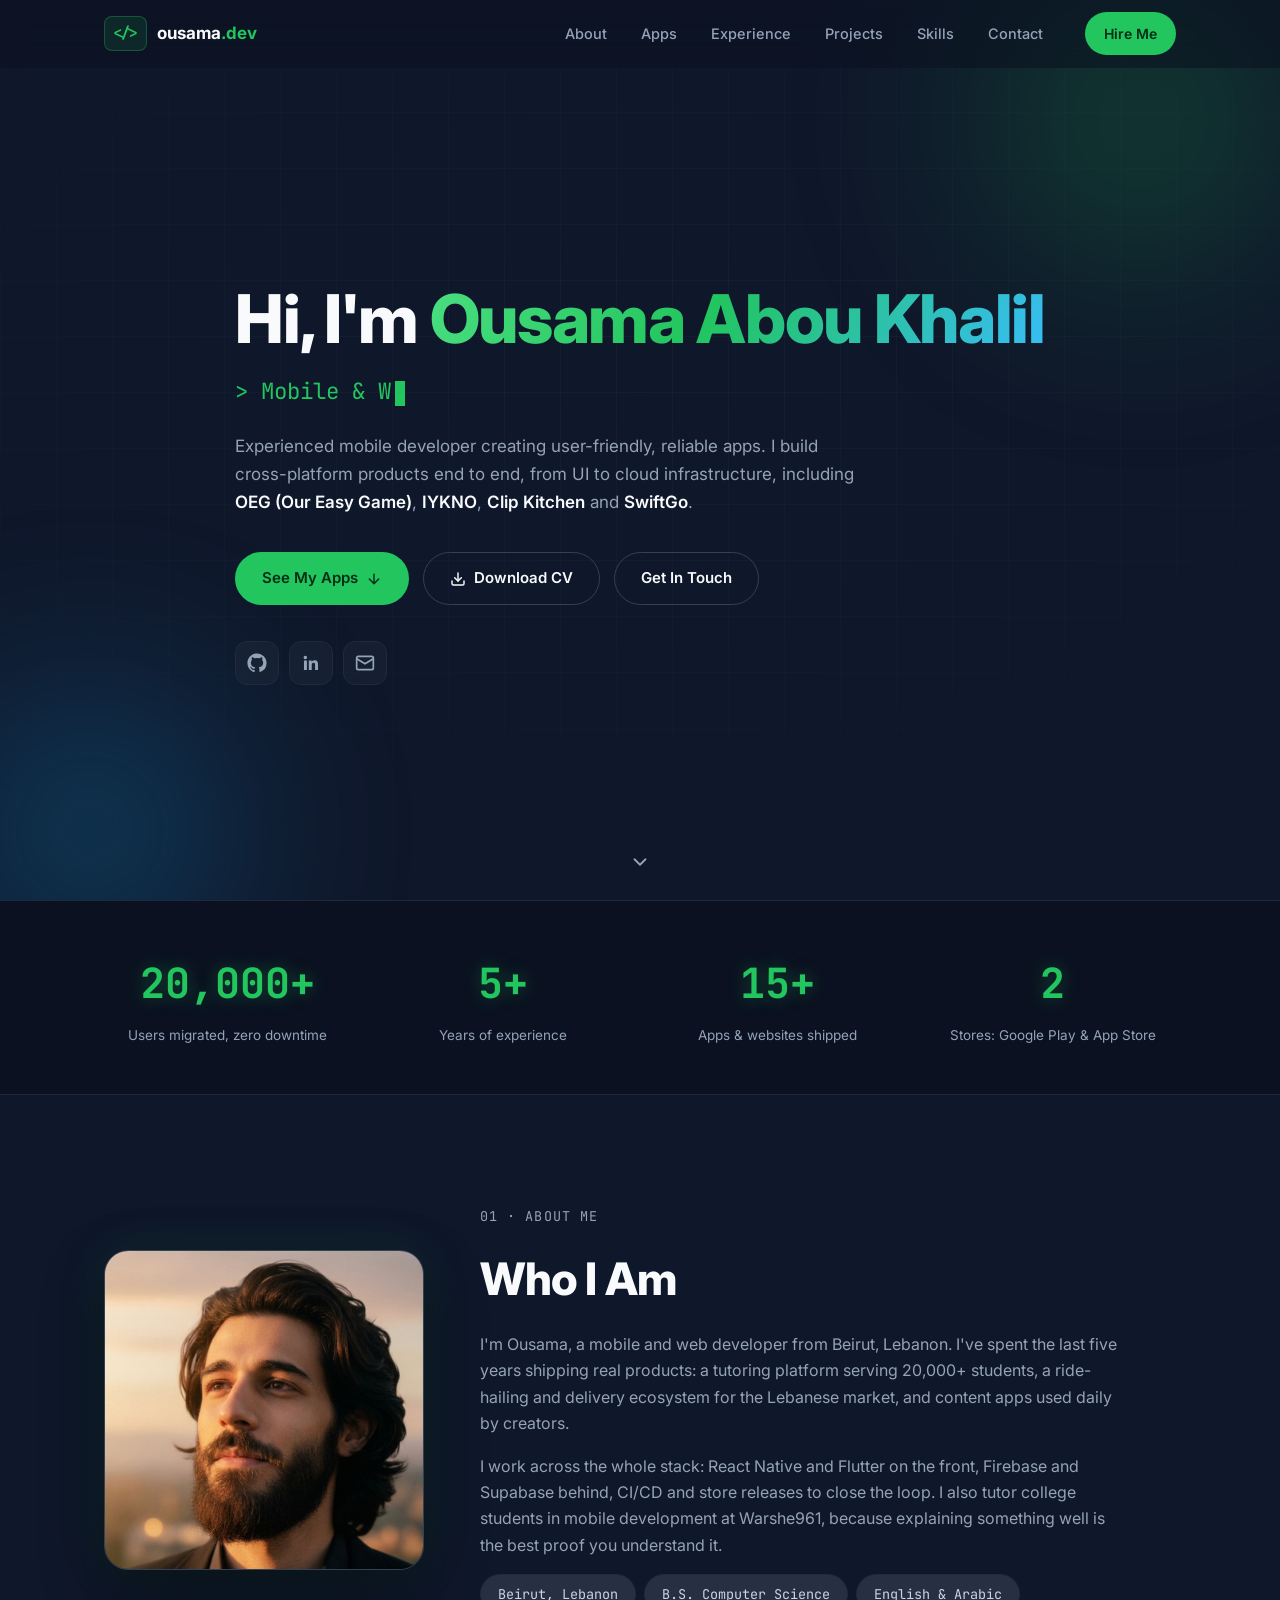
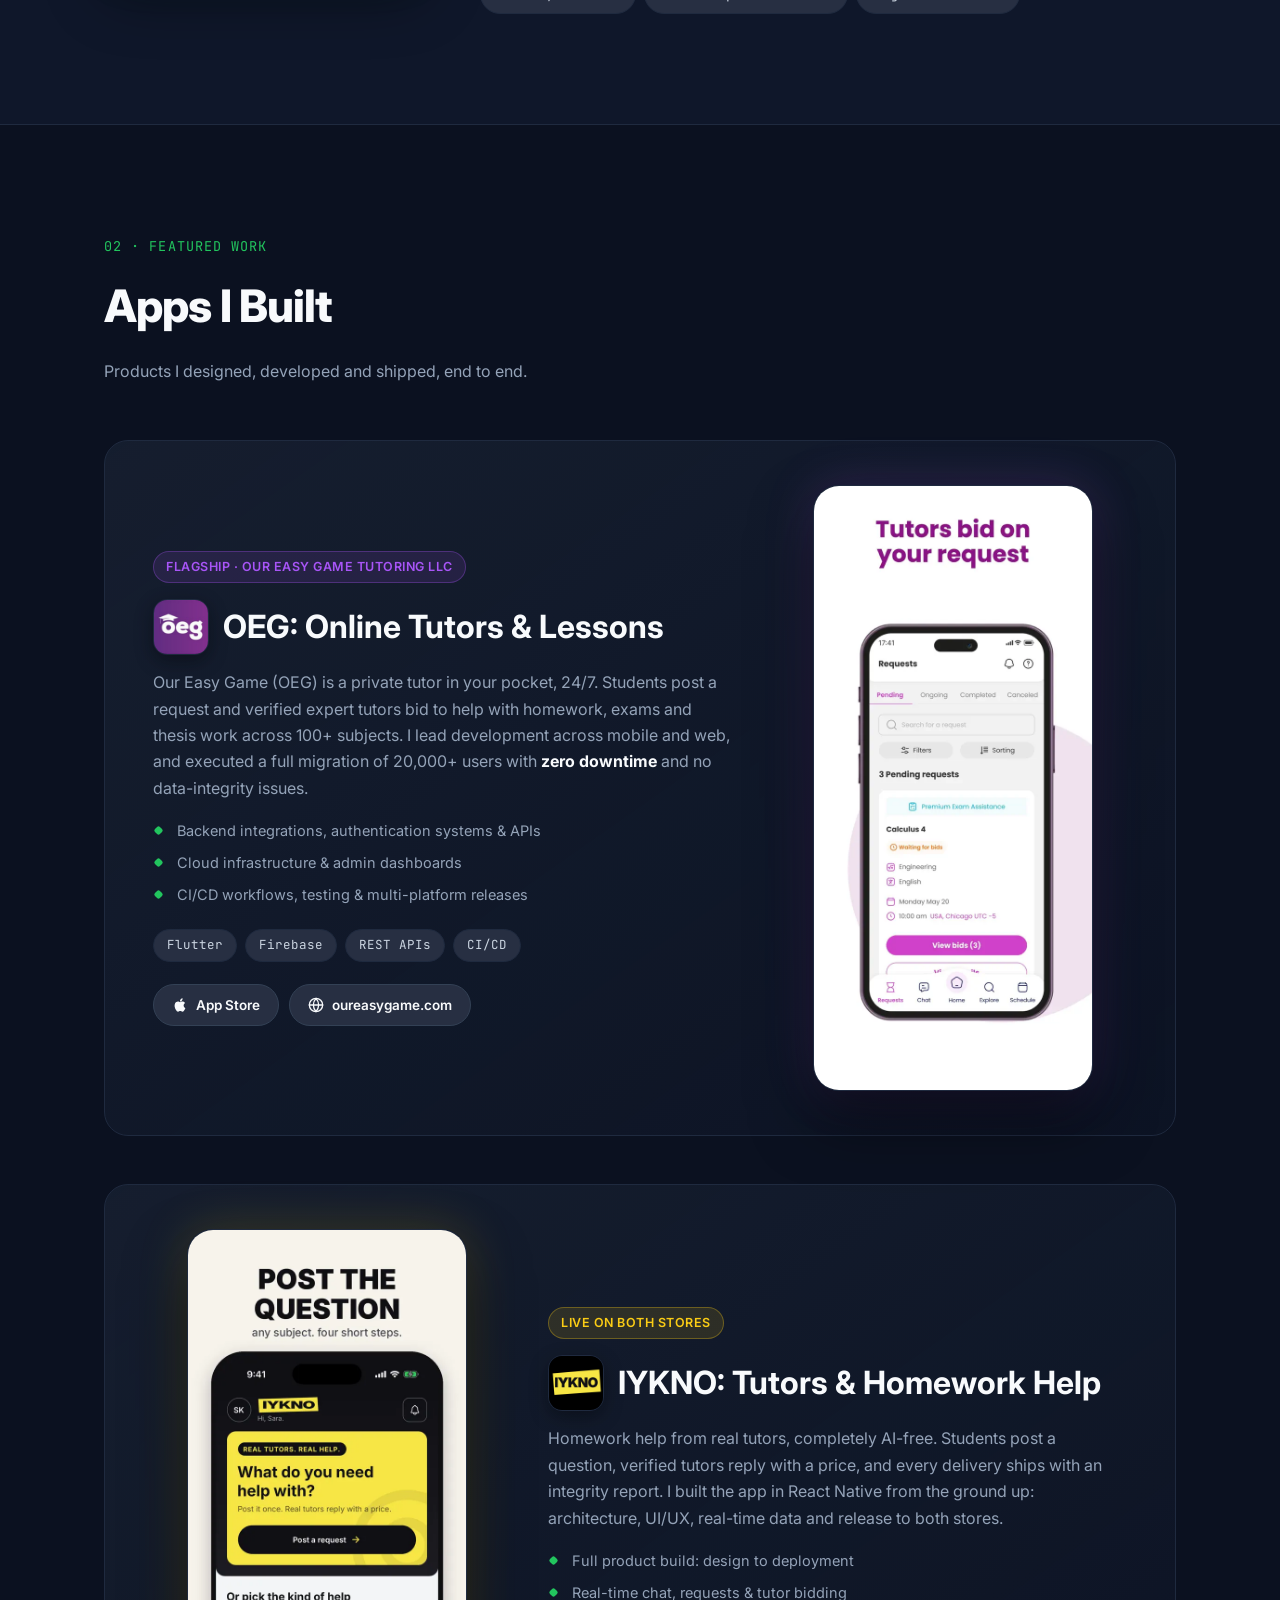
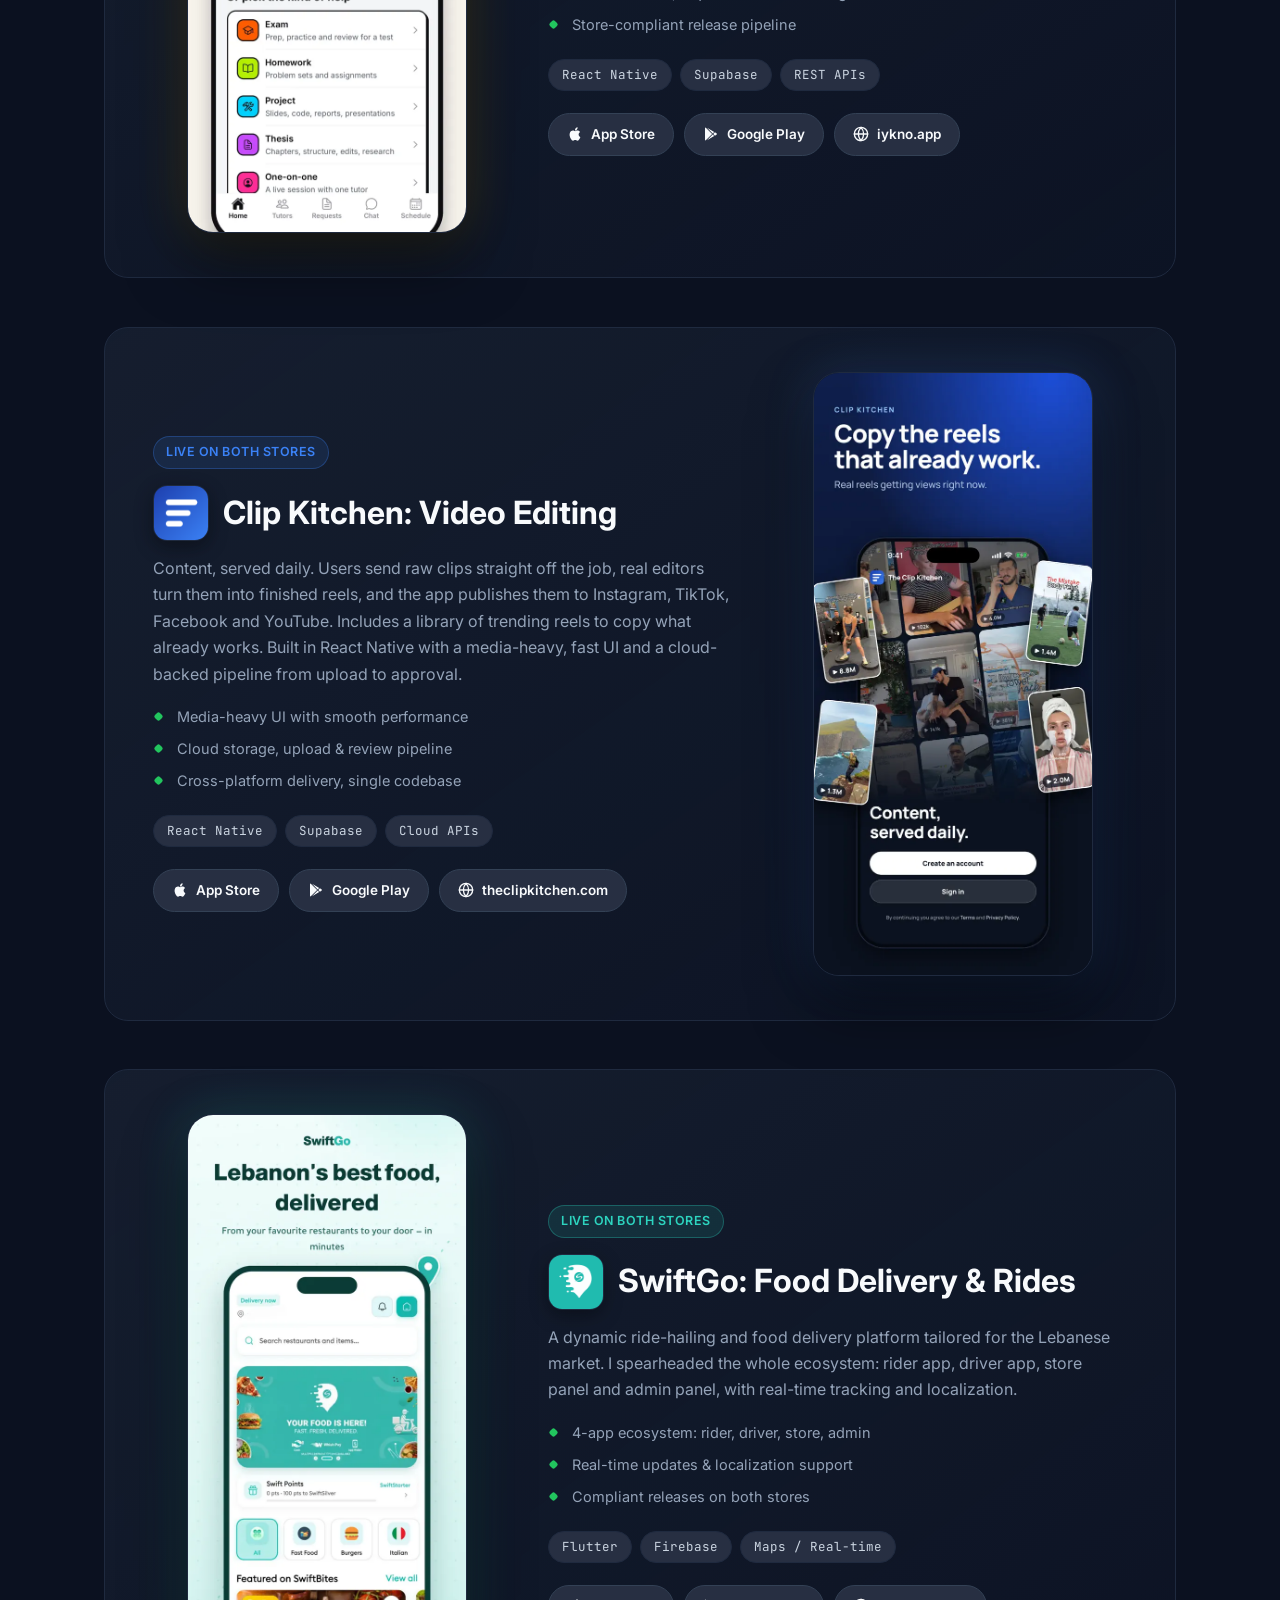
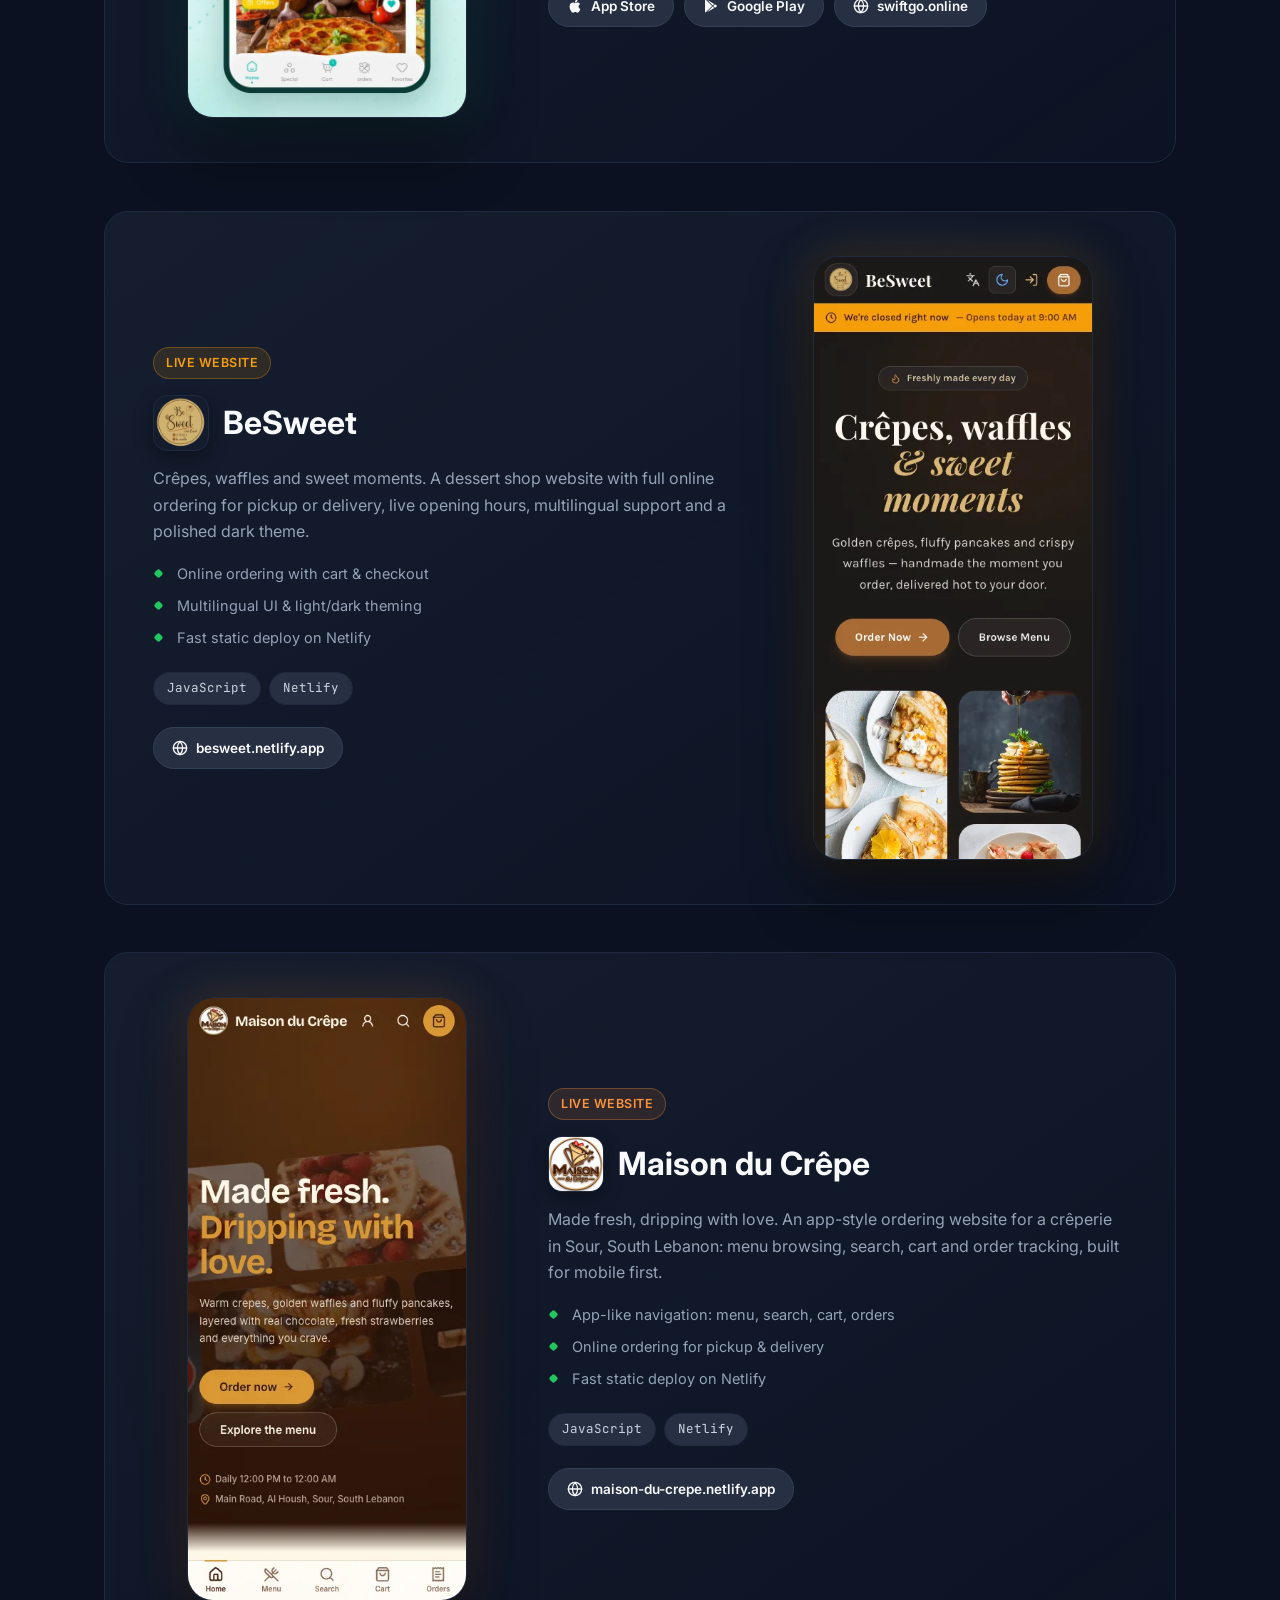
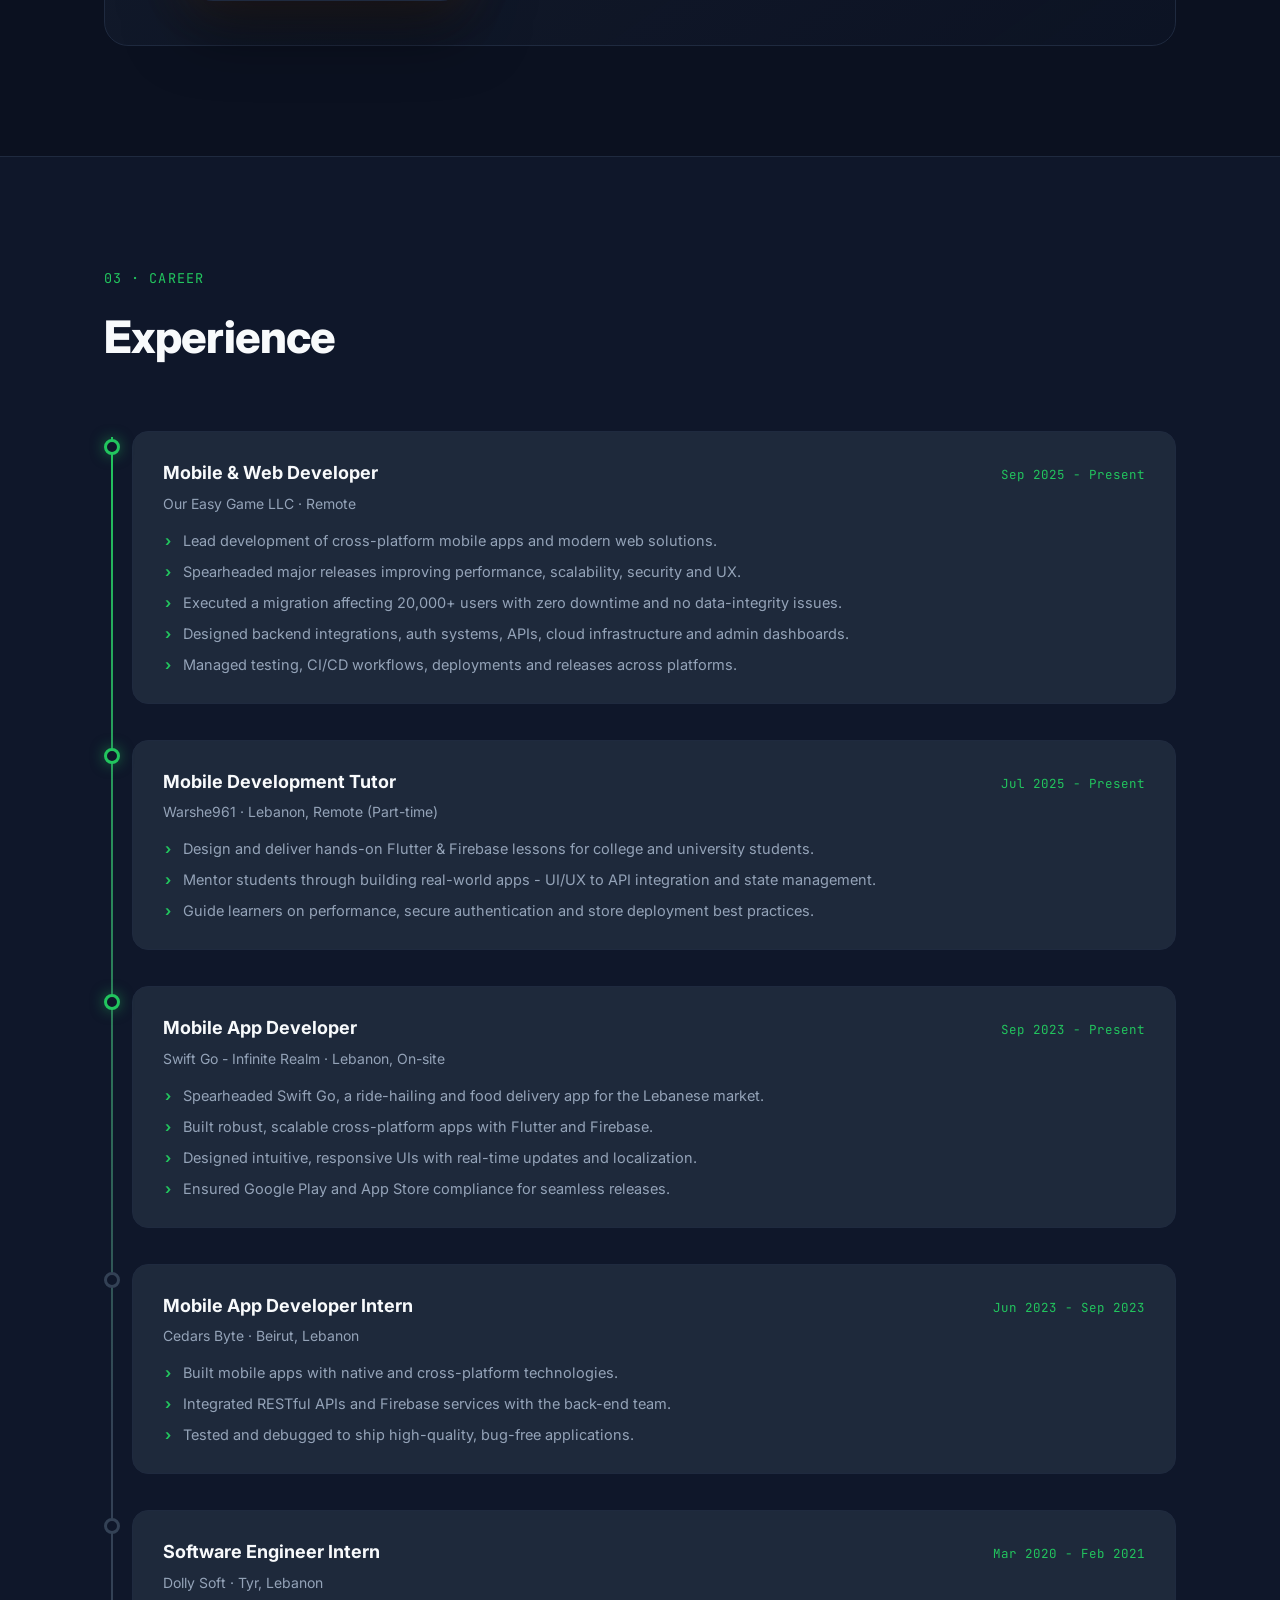
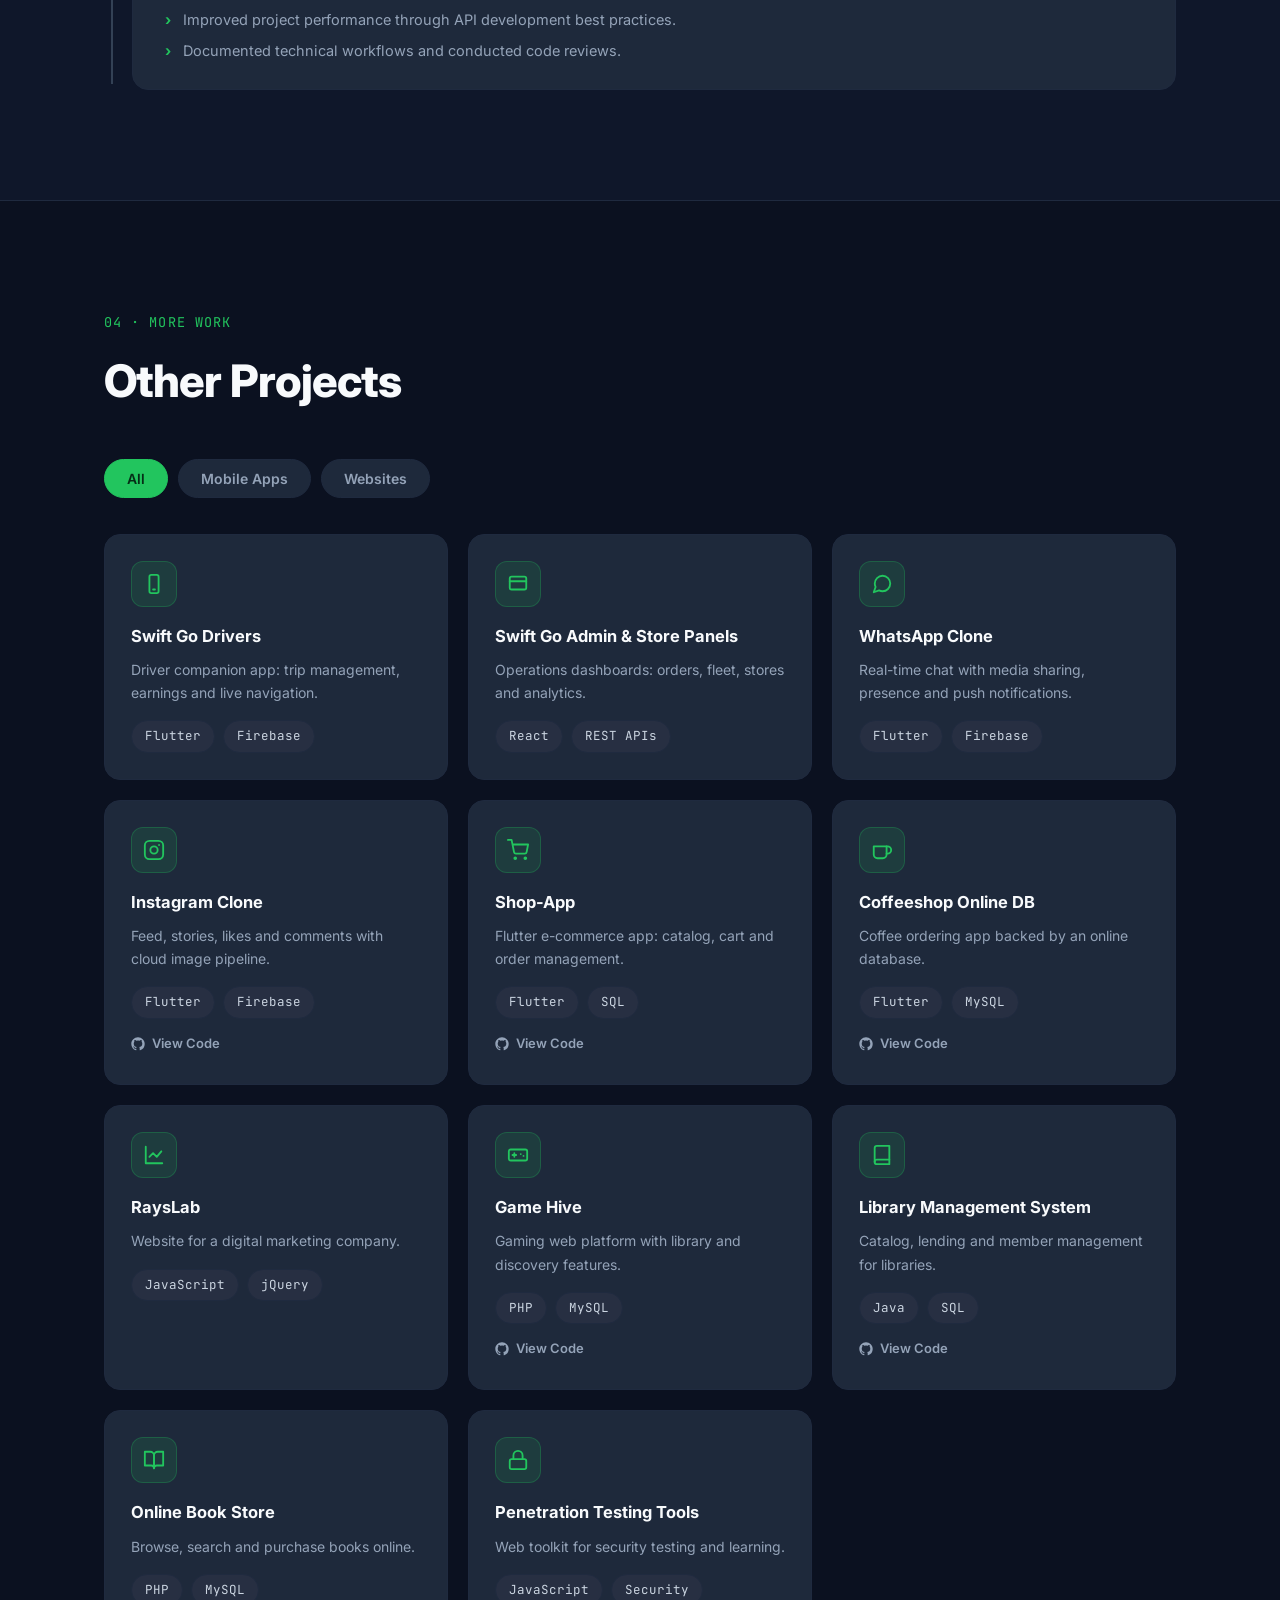
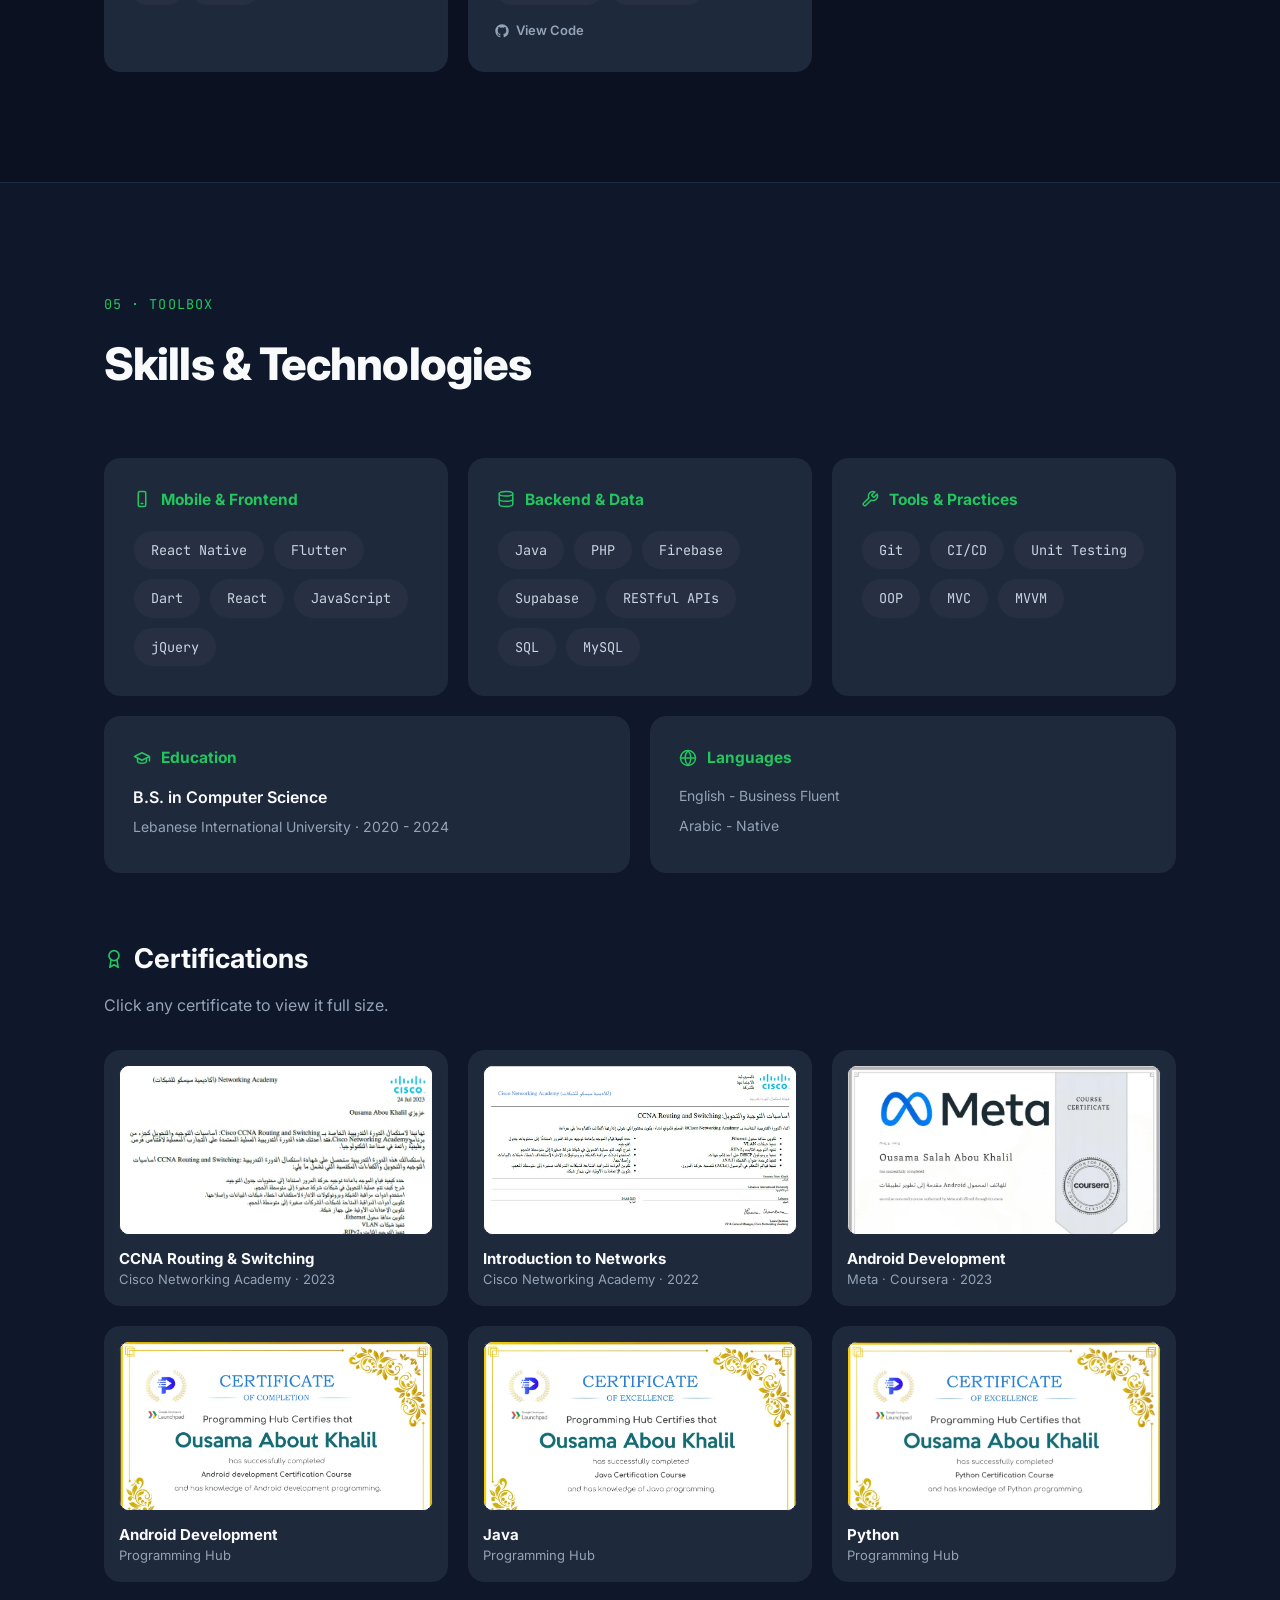
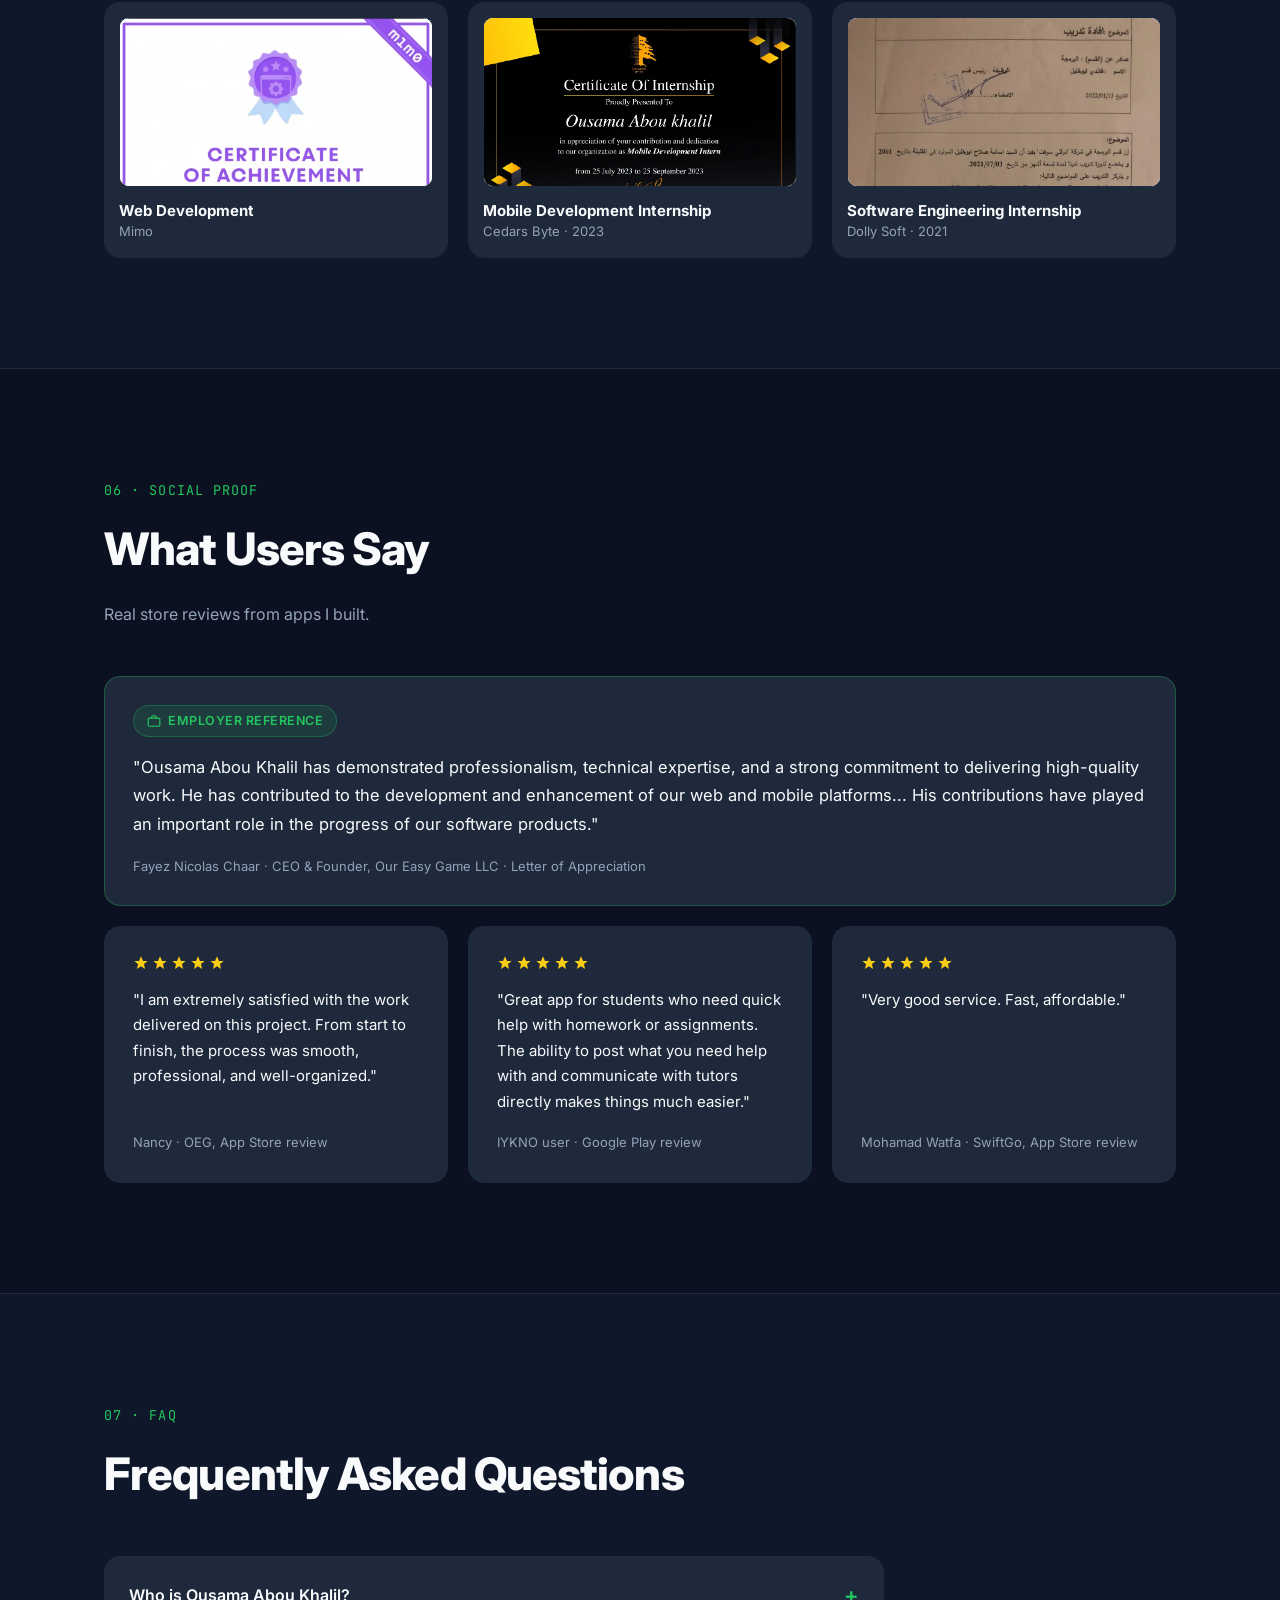
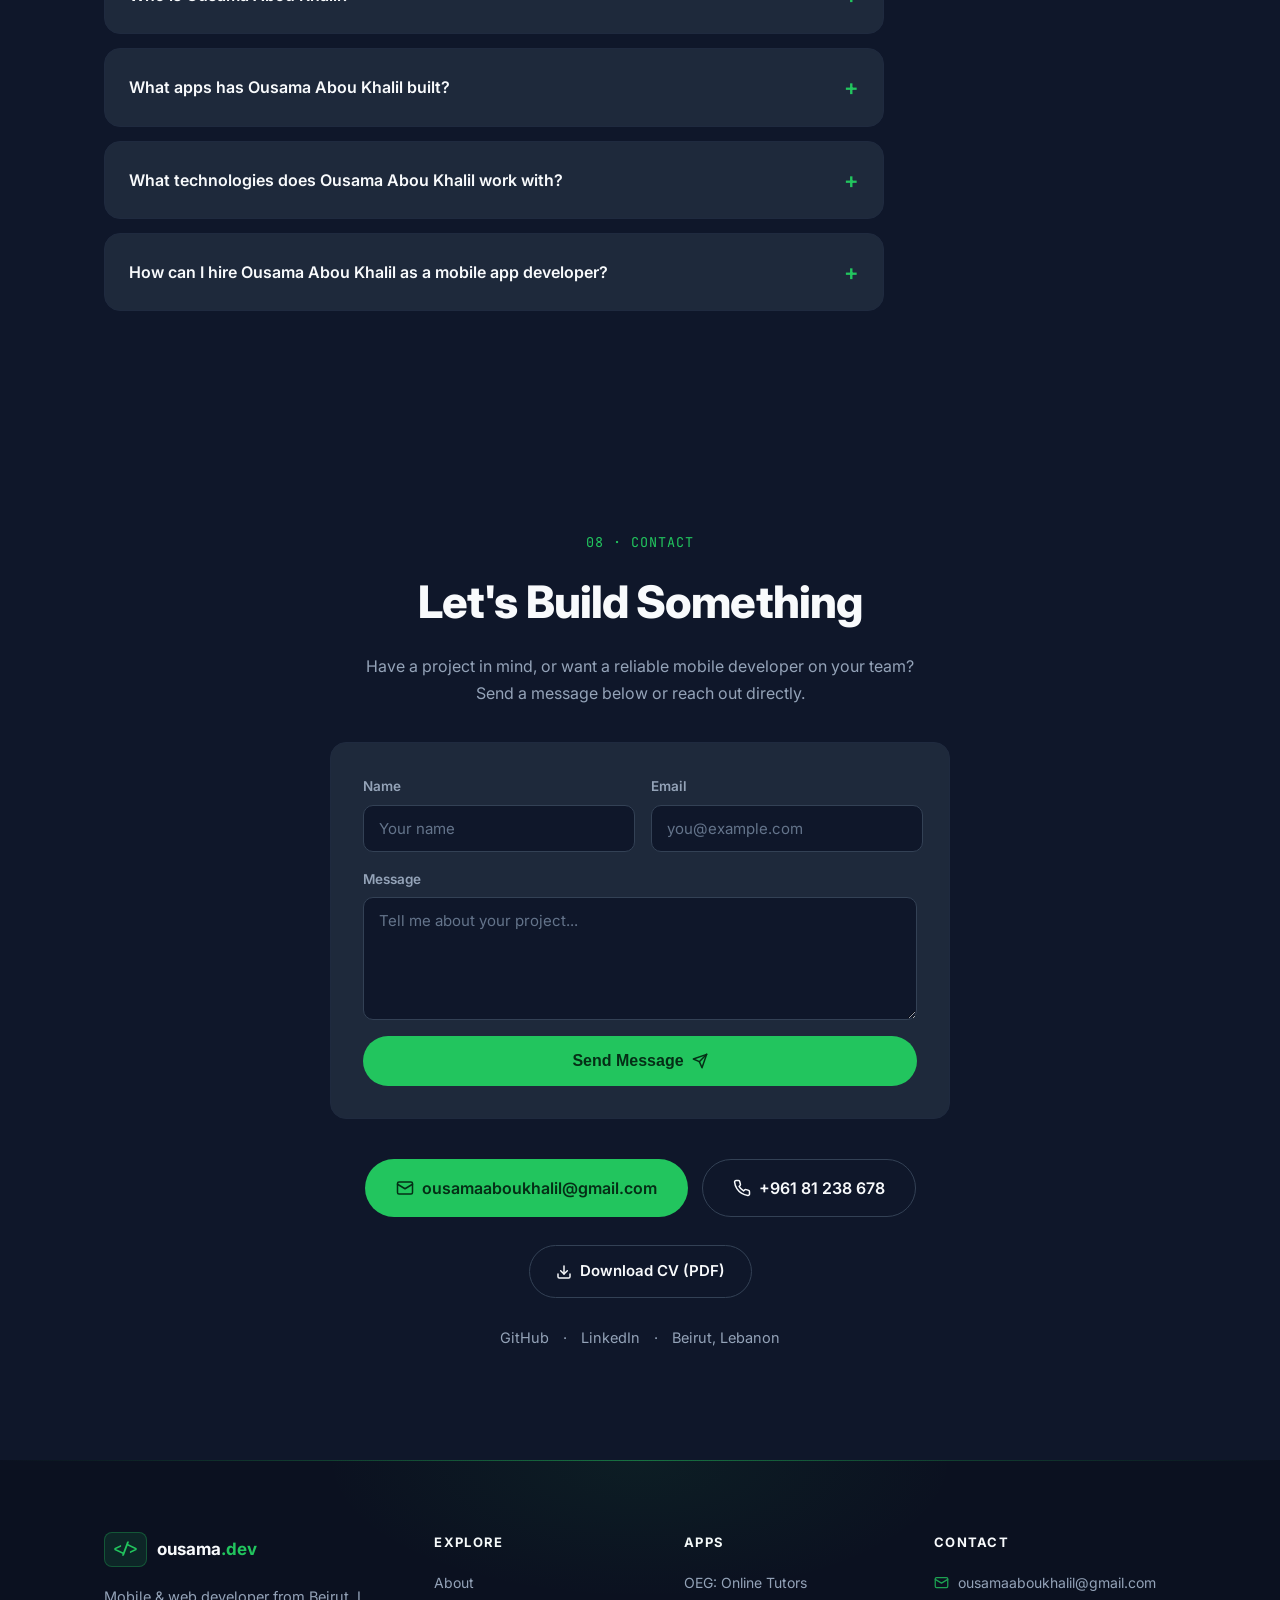
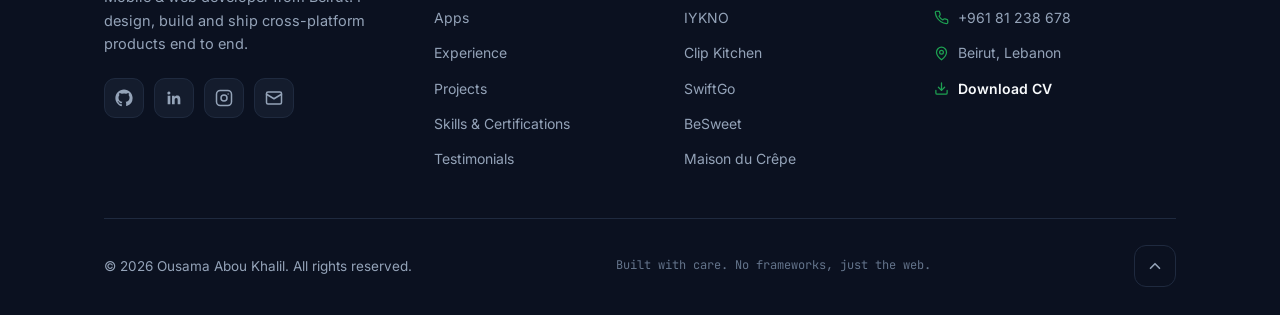
==== index.html @ 469c194e "Portfolio at domain root: SEO + AI discoverability (llms.txt, robots, sitemap, schema, FAQ) Co-Autho" ====
<!DOCTYPE html>
<html lang="en">
<head>
  <meta charset="UTF-8" />
  <meta name="viewport" content="width=device-width, initial-scale=1.0" />
  <meta name="description" content="Ousama Abou Khalil is a mobile and web developer in Beirut, Lebanon. Builder of OEG, IYKNO, Clip Kitchen and SwiftGo, serving 20,000+ users. React Native, Flutter, Firebase, Supabase." />
  <meta name="author" content="Ousama Abou Khalil" />
  <title>Ousama Abou Khalil | Mobile & Web Developer in Beirut, Lebanon</title>

  <link rel="canonical" href="https://ousamaaboukhalil.github.io/" />
  <link rel="icon" type="image/svg+xml" href="assets/favicon.svg" />
  <link rel="apple-touch-icon" href="assets/apple-touch-icon.png" />

  <!-- Open Graph -->
  <meta property="og:type" content="website" />
  <meta property="og:title" content="Ousama Abou Khalil | Mobile & Web Developer" />
  <meta property="og:description" content="Builder of OEG, IYKNO, Clip Kitchen and SwiftGo. React Native, Flutter, Firebase, Supabase." />
  <meta property="og:url" content="https://ousamaaboukhalil.github.io/" />
  <meta property="og:image" content="https://ousamaaboukhalil.github.io/assets/og.png" />
  <meta property="og:image:width" content="1200" />
  <meta property="og:image:height" content="630" />

  <!-- Twitter -->
  <meta name="twitter:card" content="summary_large_image" />
  <meta name="twitter:title" content="Ousama Abou Khalil | Mobile & Web Developer" />
  <meta name="twitter:description" content="Builder of OEG, IYKNO, Clip Kitchen and SwiftGo. React Native, Flutter, Firebase, Supabase." />
  <meta name="twitter:image" content="https://ousamaaboukhalil.github.io/assets/og.png" />

  <script type="application/ld+json">
  {
    "@context": "https://schema.org",
    "@graph": [
      {
        "@type": "Person",
        "@id": "https://ousamaaboukhalil.github.io/#person",
        "name": "Ousama Abou Khalil",
        "alternateName": "Osama Abou Khalil",
        "jobTitle": "Mobile & Web Developer",
        "description": "Mobile and web developer in Beirut, Lebanon specializing in React Native, Flutter, Firebase and Supabase. Builder of OEG, IYKNO, Clip Kitchen and SwiftGo, serving 20,000+ users.",
        "email": "mailto:ousamaaboukhalil@gmail.com",
        "telephone": "+96181238678",
        "url": "https://ousamaaboukhalil.github.io/",
        "image": "https://ousamaaboukhalil.github.io/assets/ousama.jpg",
        "address": { "@type": "PostalAddress", "addressLocality": "Beirut", "addressCountry": "LB" },
        "alumniOf": { "@type": "CollegeOrUniversity", "name": "Lebanese International University" },
        "worksFor": { "@type": "Organization", "name": "Our Easy Game LLC" },
        "knowsAbout": ["React Native", "Flutter", "Dart", "Firebase", "Supabase", "React", "JavaScript", "Java", "PHP", "MySQL", "REST APIs", "CI/CD", "mobile app development", "cross-platform development"],
        "knowsLanguage": ["en", "ar"],
        "sameAs": [
          "https://github.com/OusamaAbouKhalil",
          "https://www.linkedin.com/in/ousama-abou-khalil",
          "https://www.instagram.com/the_ousama"
        ]
      },
      {
        "@type": "WebSite",
        "@id": "https://ousamaaboukhalil.github.io/#website",
        "url": "https://ousamaaboukhalil.github.io/",
        "name": "Ousama Abou Khalil | Mobile & Web Developer",
        "description": "Portfolio of Ousama Abou Khalil, mobile and web developer in Beirut, Lebanon.",
        "author": { "@id": "https://ousamaaboukhalil.github.io/#person" },
        "inLanguage": "en"
      },
      {
        "@type": "ProfilePage",
        "@id": "https://ousamaaboukhalil.github.io/#profile",
        "url": "https://ousamaaboukhalil.github.io/",
        "mainEntity": { "@id": "https://ousamaaboukhalil.github.io/#person" },
        "dateModified": "2026-10-17"
      },
      {
        "@type": "ItemList",
        "name": "Apps built by Ousama Abou Khalil",
        "itemListElement": [
          {
            "@type": "SoftwareApplication",
            "position": 1,
            "name": "OEG: Online Tutors & Lessons",
            "operatingSystem": "iOS, Android",
            "applicationCategory": "EducationApplication",
            "url": "https://apps.apple.com/us/app/oeg-online-tutors-lessons/id6444192194",
            "author": { "@id": "https://ousamaaboukhalil.github.io/#person" },
            "description": "Online tutoring platform with 24/7 homework and exam help across 100+ subjects, serving 20,000+ users."
          },
          {
            "@type": "SoftwareApplication",
            "position": 2,
            "name": "IYKNO: Tutors & Homework Help",
            "operatingSystem": "iOS, Android",
            "applicationCategory": "EducationApplication",
            "url": "https://apps.apple.com/us/app/iykno-tutors-homework-help/id6791797037",
            "author": { "@id": "https://ousamaaboukhalil.github.io/#person" },
            "description": "AI-free tutoring marketplace built in React Native where verified tutors bid on student requests."
          },
          {
            "@type": "SoftwareApplication",
            "position": 3,
            "name": "Clip Kitchen: Video Editing",
            "operatingSystem": "iOS, Android",
            "applicationCategory": "MultimediaApplication",
            "url": "https://apps.apple.com/us/app/clip-kitchen-video-editing/id6796904408",
            "author": { "@id": "https://ousamaaboukhalil.github.io/#person" },
            "description": "Short-form video app built in React Native: raw clips in, edited reels out, published to Instagram, TikTok, Facebook and YouTube."
          },
          {
            "@type": "SoftwareApplication",
            "position": 4,
            "name": "SwiftGo: Food Delivery & Rides",
            "operatingSystem": "iOS, Android",
            "applicationCategory": "TravelApplication",
            "url": "https://apps.apple.com/us/app/swift-go/id6698877609",
            "author": { "@id": "https://ousamaaboukhalil.github.io/#person" },
            "description": "Ride-hailing and food delivery platform for Lebanon built in Flutter: rider, driver, store and admin apps."
          }
        ]
      },
      {
        "@type": "FAQPage",
        "mainEntity": [
          {
            "@type": "Question",
            "name": "Who is Ousama Abou Khalil?",
            "acceptedAnswer": {
              "@type": "Answer",
              "text": "Ousama Abou Khalil is a mobile and web developer based in Beirut, Lebanon. He builds cross-platform apps in React Native and Flutter, and has shipped OEG, IYKNO, Clip Kitchen and SwiftGo to the App Store and Google Play, serving more than 20,000 users."
            }
          },
          {
            "@type": "Question",
            "name": "What apps has Ousama Abou Khalil built?",
            "acceptedAnswer": {
              "@type": "Answer",
              "text": "He built OEG (online tutoring, 20,000+ users), IYKNO (tutor marketplace in React Native), Clip Kitchen (short-form video editing app), SwiftGo (ride-hailing and food delivery for Lebanon), and ordering websites BeSweet and Maison du Crepe."
            }
          },
          {
            "@type": "Question",
            "name": "What technologies does Ousama Abou Khalil work with?",
            "acceptedAnswer": {
              "@type": "Answer",
              "text": "React Native, Flutter, Dart, React and JavaScript on the front end; Firebase, Supabase, Java, PHP, MySQL and REST APIs on the back end; Git, unit testing and CI/CD pipelines for delivery to Google Play and the App Store."
            }
          },
          {
            "@type": "Question",
            "name": "How can I hire Ousama Abou Khalil as a mobile app developer?",
            "acceptedAnswer": {
              "@type": "Answer",
              "text": "Email ousamaaboukhalil@gmail.com or call +961 81 238 678. He is available for freelance and full-time mobile and web development work, remote or in Lebanon. His CV and full portfolio are at ousamaaboukhalil.github.io."
            }
          }
        ]
      }
    ]
  }
  </script>

  <!-- Analytics: create a GA4 property, replace G-XXXXXXXXXX below, then uncomment.
  <script async src="https://www.googletagmanager.com/gtag/js?id=G-XXXXXXXXXX"></script>
  <script>
    window.dataLayer = window.dataLayer || [];
    function gtag(){dataLayer.push(arguments);}
    gtag('js', new Date());
    gtag('config', 'G-XXXXXXXXXX');
  </script>
  -->

  <link rel="preconnect" href="https://fonts.googleapis.com" />
  <link rel="preconnect" href="https://fonts.gstatic.com" crossorigin />
  <link href="https://fonts.googleapis.com/css2?family=Inter:wght@300;400;500;600;700;800&family=JetBrains+Mono:wght@400;500;700&display=swap" rel="stylesheet" />
  <link rel="stylesheet" href="styles.css" />
</head>
<body>

  <!-- ================= NAV ================= -->
  <header class="nav" id="nav">
    <div class="nav-inner">
      <a href="#top" class="logo" aria-label="Back to top">
        <span class="logo-mark" aria-hidden="true">&lt;/&gt;</span>
        <span class="logo-text">ousama<span class="logo-dot">.dev</span></span>
      </a>
      <nav class="nav-links" id="navLinks" aria-label="Primary">
        <a href="#about" class="nav-link">About</a>
        <a href="#apps" class="nav-link">Apps</a>
        <a href="#experience" class="nav-link">Experience</a>
        <a href="#projects" class="nav-link">Projects</a>
        <a href="#skills" class="nav-link">Skills</a>
        <a href="#contact" class="nav-link">Contact</a>
      </nav>
      <a href="#contact" class="btn btn-sm btn-primary nav-cta">Hire Me</a>
      <button class="nav-toggle" id="navToggle" aria-label="Toggle menu" aria-expanded="false">
        <span></span><span></span><span></span>
      </button>
    </div>
  </header>

  <!-- ================= HERO ================= -->
  <main id="top">
    <section class="hero">
      <div class="hero-bg" aria-hidden="true">
        <div class="orb orb-1"></div>
        <div class="orb orb-2"></div>
        <div class="grid-overlay"></div>
      </div>
      <div class="container hero-inner">
        <h1 class="hero-title reveal">
          Hi, I'm <span class="accent">Ousama Abou Khalil</span>
        </h1>
        <p class="hero-role reveal">
          <span class="mono">&gt;</span> <span id="typed"></span><span class="caret" aria-hidden="true"></span>
        </p>
        <p class="hero-sub reveal">
          Experienced mobile developer creating user-friendly, reliable apps.
          I build cross-platform products end to end, from UI to cloud infrastructure,
          including <strong>OEG (Our Easy Game)</strong>, <strong>IYKNO</strong>,
          <strong>Clip Kitchen</strong> and <strong>SwiftGo</strong>.
        </p>
        <div class="hero-actions reveal">
          <a href="#apps" class="btn btn-primary">
            See My Apps
            <svg width="16" height="16" viewBox="0 0 24 24" fill="none" stroke="currentColor" stroke-width="2.2" stroke-linecap="round" stroke-linejoin="round" aria-hidden="true"><path d="M12 5v14M19 12l-7 7-7-7"/></svg>
          </a>
          <a href="assets/Ousama-Abou-Khalil-CV.pdf" class="btn btn-ghost" download>
            <svg width="16" height="16" viewBox="0 0 24 24" fill="none" stroke="currentColor" stroke-width="2.2" stroke-linecap="round" stroke-linejoin="round" aria-hidden="true"><path d="M21 15v4a2 2 0 0 1-2 2H5a2 2 0 0 1-2-2v-4"/><path d="m7 10 5 5 5-5"/><path d="M12 15V3"/></svg>
            Download CV
          </a>
          <a href="#contact" class="btn btn-ghost">Get In Touch</a>
        </div>
        <div class="hero-socials reveal">
          <a href="https://github.com/OusamaAbouKhalil" target="_blank" rel="noopener" aria-label="GitHub">
            <svg width="20" height="20" viewBox="0 0 24 24" fill="currentColor" aria-hidden="true"><path d="M12 .5C5.65.5.5 5.65.5 12c0 5.08 3.29 9.39 7.86 10.91.58.1.79-.25.79-.55v-2.17c-3.2.7-3.87-1.37-3.87-1.37-.52-1.33-1.28-1.68-1.28-1.68-1.04-.71.08-.7.08-.7 1.15.08 1.76 1.18 1.76 1.18 1.03 1.76 2.69 1.25 3.34.96.1-.74.4-1.25.72-1.54-2.55-.29-5.23-1.28-5.23-5.68 0-1.26.45-2.28 1.18-3.09-.12-.29-.51-1.46.11-3.05 0 0 .97-.31 3.17 1.18a11 11 0 0 1 5.78 0c2.2-1.49 3.16-1.18 3.16-1.18.63 1.59.24 2.76.12 3.05.74.81 1.18 1.83 1.18 3.09 0 4.41-2.69 5.38-5.25 5.67.41.35.77 1.04.77 2.1v3.12c0 .3.21.66.8.55A11.5 11.5 0 0 0 23.5 12C23.5 5.65 18.35.5 12 .5z"/></svg>
          </a>
          <a href="https://www.linkedin.com/in/ousama-abou-khalil" target="_blank" rel="noopener" aria-label="LinkedIn">
            <svg width="20" height="20" viewBox="0 0 24 24" fill="currentColor" aria-hidden="true"><path d="M20.45 20.45h-3.56v-5.57c0-1.33-.02-3.04-1.85-3.04-1.85 0-2.14 1.45-2.14 2.94v5.67H9.34V9h3.42v1.56h.05c.48-.9 1.64-1.85 3.37-1.85 3.6 0 4.27 2.37 4.27 5.46v6.28zM5.34 7.43a2.07 2.07 0 1 1 0-4.13 2.07 2.07 0 0 1 0 4.13zM7.12 20.45H3.55V9h3.57v11.45z"/></svg>
          </a>
          <a href="mailto:ousamaaboukhalil@gmail.com" aria-label="Email">
            <svg width="20" height="20" viewBox="0 0 24 24" fill="none" stroke="currentColor" stroke-width="2" stroke-linecap="round" stroke-linejoin="round" aria-hidden="true"><rect x="2" y="4" width="20" height="16" rx="2"/><path d="m22 7-10 6L2 7"/></svg>
          </a>
        </div>
      </div>
      <a href="#stats" class="scroll-hint" aria-label="Scroll down">
        <svg width="22" height="22" viewBox="0 0 24 24" fill="none" stroke="currentColor" stroke-width="2" stroke-linecap="round" stroke-linejoin="round" aria-hidden="true"><path d="m6 9 6 6 6-6"/></svg>
      </a>
    </section>

    <!-- ================= STATS ================= -->
    <section class="stats" id="stats">
      <div class="container stats-grid">
        <div class="stat reveal">
          <span class="stat-num mono" data-count="20000" data-suffix="+">0</span>
          <span class="stat-label">Users migrated, zero downtime</span>
        </div>
        <div class="stat reveal">
          <span class="stat-num mono" data-count="5" data-suffix="+">0</span>
          <span class="stat-label">Years of experience</span>
        </div>
        <div class="stat reveal">
          <span class="stat-num mono" data-count="15" data-suffix="+">0</span>
          <span class="stat-label">Apps &amp; websites shipped</span>
        </div>
        <div class="stat reveal">
          <span class="stat-num mono" data-count="2" data-suffix="">0</span>
          <span class="stat-label">Stores: Google Play &amp; App Store</span>
        </div>
      </div>
    </section>

    <!-- ================= ABOUT ================= -->
    <section class="section" id="about">
      <div class="container about-grid">
        <div class="about-photo reveal">
          <img src="assets/ousama.jpg" alt="Ousama Abou Khalil" width="320" height="320" loading="lazy" />
        </div>
        <div class="about-text">
          <p class="section-eyebrow reveal mono">01 · about me</p>
          <h2 class="section-title reveal">Who I Am</h2>
          <p class="reveal">
            I'm Ousama, a mobile and web developer from Beirut, Lebanon. I've spent the
            last five years shipping real products: a tutoring platform serving 20,000+
            students, a ride-hailing and delivery ecosystem for the Lebanese market, and
            content apps used daily by creators.
          </p>
          <p class="reveal">
            I work across the whole stack: React Native and Flutter on the front,
            Firebase and Supabase behind, CI/CD and store releases to close the loop.
            I also tutor college students in mobile development at Warshe961, because
            explaining something well is the best proof you understand it.
          </p>
          <div class="about-facts reveal">
            <span class="chip big">Beirut, Lebanon</span>
            <span class="chip big">B.S. Computer Science</span>
            <span class="chip big">English &amp; Arabic</span>
          </div>
        </div>
      </div>
    </section>

    <!-- ================= FEATURED APPS ================= -->
    <section class="section section-alt" id="apps">
      <div class="container">
        <p class="section-eyebrow reveal mono">02 · featured work</p>
        <h2 class="section-title reveal">Apps I Built</h2>
        <p class="section-sub reveal">Products I designed, developed and shipped, end to end.</p>

        <div class="apps-list">

          <!-- OEG (Our Easy Game) -->
          <article class="app-card reveal" data-tilt>
            <div class="app-info">
              <span class="app-tag" style="--tag:#A855F7">Flagship · Our Easy Game Tutoring LLC</span>
              <div class="app-head">
                <img class="app-icon" src="assets/oeg-icon.png" alt="OEG app icon" width="56" height="56" loading="lazy" />
                <h3 class="app-name">OEG: Online Tutors &amp; Lessons</h3>
              </div>
              <p class="app-desc">
                Our Easy Game (OEG) is a private tutor in your pocket, 24/7. Students post
                a request and verified expert tutors bid to help with homework, exams and
                thesis work across 100+ subjects. I lead development across mobile and web,
                and executed a full migration of 20,000+ users with
                <strong>zero downtime</strong> and no data-integrity issues.
              </p>
              <ul class="app-points">
                <li>Backend integrations, authentication systems &amp; APIs</li>
                <li>Cloud infrastructure &amp; admin dashboards</li>
                <li>CI/CD workflows, testing &amp; multi-platform releases</li>
              </ul>
              <div class="chip-row">
                <span class="chip">Flutter</span><span class="chip">Firebase</span><span class="chip">REST APIs</span><span class="chip">CI/CD</span>
              </div>
              <div class="store-links">
                <a class="store-btn" href="https://apps.apple.com/us/app/oeg-online-tutors-lessons/id6444192194" target="_blank" rel="noopener">
                  <svg width="16" height="16" viewBox="0 0 24 24" fill="currentColor" aria-hidden="true"><path d="M18.71 19.5c-.83 1.24-1.71 2.45-3.05 2.47-1.34.03-1.77-.79-3.29-.79-1.53 0-2 .77-3.27.82-1.31.05-2.3-1.32-3.14-2.53C4.25 17 2.94 12.45 4.7 9.39c.87-1.52 2.43-2.48 4.12-2.51 1.28-.02 2.5.87 3.29.87.78 0 2.26-1.07 3.81-.91.65.03 2.47.26 3.64 1.98-.09.06-2.17 1.28-2.15 3.81.03 3.02 2.65 4.03 2.68 4.04-.03.07-.42 1.44-1.38 2.83M13 3.5c.73-.83 1.94-1.46 2.94-1.5.13 1.17-.34 2.35-1.04 3.19-.69.85-1.83 1.51-2.95 1.42-.15-1.15.41-2.35 1.05-3.11z"/></svg>
                  App Store
                </a>
                <a class="store-btn" href="https://oureasygame.com" target="_blank" rel="noopener">
                  <svg width="16" height="16" viewBox="0 0 24 24" fill="none" stroke="currentColor" stroke-width="2" stroke-linecap="round" stroke-linejoin="round" aria-hidden="true"><circle cx="12" cy="12" r="10"/><path d="M2 12h20M12 2a15.3 15.3 0 0 1 4 10 15.3 15.3 0 0 1-4 10 15.3 15.3 0 0 1-4-10 15.3 15.3 0 0 1 4-10z"/></svg>
                  oureasygame.com
                </a>
              </div>
            </div>
            <div class="app-visual" style="--glow:#A855F7">
              <img class="store-shot" src="assets/oeg-shot.webp" alt="OEG app screenshot: tutors bid on your request" loading="lazy" />
            </div>
          </article>

          <!-- IYKNO -->
          <article class="app-card alt reveal" data-tilt>
            <div class="app-info">
              <span class="app-tag" style="--tag:#FACC15">Live on both stores</span>
              <div class="app-head">
                <img class="app-icon" src="assets/iykno-icon.png" alt="IYKNO app icon" width="56" height="56" loading="lazy" />
                <h3 class="app-name">IYKNO: Tutors &amp; Homework Help</h3>
              </div>
              <p class="app-desc">
                Homework help from real tutors, completely AI-free. Students post a
                question, verified tutors reply with a price, and every delivery ships
                with an integrity report. I built the app in React Native from the ground
                up: architecture, UI/UX, real-time data and release to both stores.
              </p>
              <ul class="app-points">
                <li>Full product build: design to deployment</li>
                <li>Real-time chat, requests &amp; tutor bidding</li>
                <li>Store-compliant release pipeline</li>
              </ul>
              <div class="chip-row">
                <span class="chip">React Native</span><span class="chip">Supabase</span><span class="chip">REST APIs</span>
              </div>
              <div class="store-links">
                <a class="store-btn" href="https://apps.apple.com/us/app/iykno-tutors-homework-help/id6791797037" target="_blank" rel="noopener">
                  <svg width="16" height="16" viewBox="0 0 24 24" fill="currentColor" aria-hidden="true"><path d="M18.71 19.5c-.83 1.24-1.71 2.45-3.05 2.47-1.34.03-1.77-.79-3.29-.79-1.53 0-2 .77-3.27.82-1.31.05-2.3-1.32-3.14-2.53C4.25 17 2.94 12.45 4.7 9.39c.87-1.52 2.43-2.48 4.12-2.51 1.28-.02 2.5.87 3.29.87.78 0 2.26-1.07 3.81-.91.65.03 2.47.26 3.64 1.98-.09.06-2.17 1.28-2.15 3.81.03 3.02 2.65 4.03 2.68 4.04-.03.07-.42 1.44-1.38 2.83M13 3.5c.73-.83 1.94-1.46 2.94-1.5.13 1.17-.34 2.35-1.04 3.19-.69.85-1.83 1.51-2.95 1.42-.15-1.15.41-2.35 1.05-3.11z"/></svg>
                  App Store
                </a>
                <a class="store-btn" href="https://play.google.com/store/apps/details?id=com.oureasygame.oeg" target="_blank" rel="noopener">
                  <svg width="16" height="16" viewBox="0 0 24 24" fill="currentColor" aria-hidden="true"><path d="M3 20.5v-17c0-.59.34-1.11.84-1.35L13.69 12l-9.85 9.85c-.5-.25-.84-.76-.84-1.35m13.81-5.38L6.05 21.34l8.49-8.49 2.27 2.27m3.35-4.31c.34.27.59.69.59 1.19s-.22.9-.57 1.18l-2.29 1.32-2.5-2.5 2.5-2.5 2.27 1.31M6.05 2.66l10.76 6.22-2.27 2.27-8.49-8.49z"/></svg>
                  Google Play
                </a>
                <a class="store-btn" href="https://iykno.app" target="_blank" rel="noopener">
                  <svg width="16" height="16" viewBox="0 0 24 24" fill="none" stroke="currentColor" stroke-width="2" stroke-linecap="round" stroke-linejoin="round" aria-hidden="true"><circle cx="12" cy="12" r="10"/><path d="M2 12h20M12 2a15.3 15.3 0 0 1 4 10 15.3 15.3 0 0 1-4 10 15.3 15.3 0 0 1-4-10 15.3 15.3 0 0 1 4-10z"/></svg>
                  iykno.app
                </a>
              </div>
            </div>
            <div class="app-visual" style="--glow:#FACC15">
              <img class="store-shot" src="assets/iykno-shot.webp" alt="IYKNO app screenshot: post the question, any subject" loading="lazy" />
            </div>
          </article>

          <!-- Clip Kitchen -->
          <article class="app-card reveal" data-tilt>
            <div class="app-info">
              <span class="app-tag" style="--tag:#3B82F6">Live on both stores</span>
              <div class="app-head">
                <img class="app-icon" src="assets/clip-icon.png" alt="Clip Kitchen app icon" width="56" height="56" loading="lazy" />
                <h3 class="app-name">Clip Kitchen: Video Editing</h3>
              </div>
              <p class="app-desc">
                Content, served daily. Users send raw clips straight off the job, real
                editors turn them into finished reels, and the app publishes them to
                Instagram, TikTok, Facebook and YouTube. Includes a library of trending
                reels to copy what already works. Built in React Native with a media-heavy,
                fast UI and a cloud-backed pipeline from upload to approval.
              </p>
              <ul class="app-points">
                <li>Media-heavy UI with smooth performance</li>
                <li>Cloud storage, upload &amp; review pipeline</li>
                <li>Cross-platform delivery, single codebase</li>
              </ul>
              <div class="chip-row">
                <span class="chip">React Native</span><span class="chip">Supabase</span><span class="chip">Cloud APIs</span>
              </div>
              <div class="store-links">
                <a class="store-btn" href="https://apps.apple.com/us/app/clip-kitchen-video-editing/id6796904408" target="_blank" rel="noopener">
                  <svg width="16" height="16" viewBox="0 0 24 24" fill="currentColor" aria-hidden="true"><path d="M18.71 19.5c-.83 1.24-1.71 2.45-3.05 2.47-1.34.03-1.77-.79-3.29-.79-1.53 0-2 .77-3.27.82-1.31.05-2.3-1.32-3.14-2.53C4.25 17 2.94 12.45 4.7 9.39c.87-1.52 2.43-2.48 4.12-2.51 1.28-.02 2.5.87 3.29.87.78 0 2.26-1.07 3.81-.91.65.03 2.47.26 3.64 1.98-.09.06-2.17 1.28-2.15 3.81.03 3.02 2.65 4.03 2.68 4.04-.03.07-.42 1.44-1.38 2.83M13 3.5c.73-.83 1.94-1.46 2.94-1.5.13 1.17-.34 2.35-1.04 3.19-.69.85-1.83 1.51-2.95 1.42-.15-1.15.41-2.35 1.05-3.11z"/></svg>
                  App Store
                </a>
                <a class="store-btn" href="https://play.google.com/store/apps/details?id=com.clipkitchen.app" target="_blank" rel="noopener">
                  <svg width="16" height="16" viewBox="0 0 24 24" fill="currentColor" aria-hidden="true"><path d="M3 20.5v-17c0-.59.34-1.11.84-1.35L13.69 12l-9.85 9.85c-.5-.25-.84-.76-.84-1.35m13.81-5.38L6.05 21.34l8.49-8.49 2.27 2.27m3.35-4.31c.34.27.59.69.59 1.19s-.22.9-.57 1.18l-2.29 1.32-2.5-2.5 2.5-2.5 2.27 1.31M6.05 2.66l10.76 6.22-2.27 2.27-8.49-8.49z"/></svg>
                  Google Play
                </a>
                <a class="store-btn" href="https://theclipkitchen.com" target="_blank" rel="noopener">
                  <svg width="16" height="16" viewBox="0 0 24 24" fill="none" stroke="currentColor" stroke-width="2" stroke-linecap="round" stroke-linejoin="round" aria-hidden="true"><circle cx="12" cy="12" r="10"/><path d="M2 12h20M12 2a15.3 15.3 0 0 1 4 10 15.3 15.3 0 0 1-4 10 15.3 15.3 0 0 1-4-10 15.3 15.3 0 0 1 4-10z"/></svg>
                  theclipkitchen.com
                </a>
              </div>
            </div>
            <div class="app-visual" style="--glow:#3B82F6">
              <img class="store-shot" src="assets/clip-shot.webp" alt="Clip Kitchen app screenshot: copy the reels that already work" loading="lazy" />
            </div>
          </article>

          <!-- Swift Go -->
          <article class="app-card alt reveal" data-tilt>
            <div class="app-info">
              <span class="app-tag" style="--tag:#2DD4BF">Live on both stores</span>
              <div class="app-head">
                <img class="app-icon" src="assets/swiftgo-icon.png" alt="SwiftGo app icon" width="56" height="56" loading="lazy" />
                <h3 class="app-name">SwiftGo: Food Delivery &amp; Rides</h3>
              </div>
              <p class="app-desc">
                A dynamic ride-hailing and food delivery platform tailored for the Lebanese
                market. I spearheaded the whole ecosystem: rider app, driver app, store
                panel and admin panel, with real-time tracking and localization.
              </p>
              <ul class="app-points">
                <li>4-app ecosystem: rider, driver, store, admin</li>
                <li>Real-time updates &amp; localization support</li>
                <li>Compliant releases on both stores</li>
              </ul>
              <div class="chip-row">
                <span class="chip">Flutter</span><span class="chip">Firebase</span><span class="chip">Maps / Real-time</span>
              </div>
              <div class="store-links">
                <a class="store-btn" href="https://apps.apple.com/us/app/swift-go/id6698877609" target="_blank" rel="noopener">
                  <svg width="16" height="16" viewBox="0 0 24 24" fill="currentColor" aria-hidden="true"><path d="M18.71 19.5c-.83 1.24-1.71 2.45-3.05 2.47-1.34.03-1.77-.79-3.29-.79-1.53 0-2 .77-3.27.82-1.31.05-2.3-1.32-3.14-2.53C4.25 17 2.94 12.45 4.7 9.39c.87-1.52 2.43-2.48 4.12-2.51 1.28-.02 2.5.87 3.29.87.78 0 2.26-1.07 3.81-.91.65.03 2.47.26 3.64 1.98-.09.06-2.17 1.28-2.15 3.81.03 3.02 2.65 4.03 2.68 4.04-.03.07-.42 1.44-1.38 2.83M13 3.5c.73-.83 1.94-1.46 2.94-1.5.13 1.17-.34 2.35-1.04 3.19-.69.85-1.83 1.51-2.95 1.42-.15-1.15.41-2.35 1.05-3.11z"/></svg>
                  App Store
                </a>
                <a class="store-btn" href="https://play.google.com/store/apps/details?id=com.infiniterealm.swiftgo" target="_blank" rel="noopener">
                  <svg width="16" height="16" viewBox="0 0 24 24" fill="currentColor" aria-hidden="true"><path d="M3 20.5v-17c0-.59.34-1.11.84-1.35L13.69 12l-9.85 9.85c-.5-.25-.84-.76-.84-1.35m13.81-5.38L6.05 21.34l8.49-8.49 2.27 2.27m3.35-4.31c.34.27.59.69.59 1.19s-.22.9-.57 1.18l-2.29 1.32-2.5-2.5 2.5-2.5 2.27 1.31M6.05 2.66l10.76 6.22-2.27 2.27-8.49-8.49z"/></svg>
                  Google Play
                </a>
                <a class="store-btn" href="https://swiftgo.online" target="_blank" rel="noopener">
                  <svg width="16" height="16" viewBox="0 0 24 24" fill="none" stroke="currentColor" stroke-width="2" stroke-linecap="round" stroke-linejoin="round" aria-hidden="true"><circle cx="12" cy="12" r="10"/><path d="M2 12h20M12 2a15.3 15.3 0 0 1 4 10 15.3 15.3 0 0 1-4 10 15.3 15.3 0 0 1-4-10 15.3 15.3 0 0 1 4-10z"/></svg>
                  swiftgo.online
                </a>
              </div>
            </div>
            <div class="app-visual" style="--glow:#2DD4BF">
              <img class="store-shot" src="assets/swiftgo-shot.webp" alt="SwiftGo app screenshot: Lebanon's best food, delivered" loading="lazy" />
            </div>
          </article>

          <!-- BeSweet -->
          <article class="app-card reveal" data-tilt>
            <div class="app-info">
              <span class="app-tag" style="--tag:#F59E0B">Live Website</span>
              <div class="app-head">
                <img class="app-icon" src="assets/besweet-icon.png" alt="BeSweet logo" width="56" height="56" loading="lazy" />
                <h3 class="app-name">BeSweet</h3>
              </div>
              <p class="app-desc">
                Crêpes, waffles and sweet moments. A dessert shop website with full
                online ordering for pickup or delivery, live opening hours, multilingual
                support and a polished dark theme.
              </p>
              <ul class="app-points">
                <li>Online ordering with cart &amp; checkout</li>
                <li>Multilingual UI &amp; light/dark theming</li>
                <li>Fast static deploy on Netlify</li>
              </ul>
              <div class="chip-row">
                <span class="chip">JavaScript</span><span class="chip">Netlify</span>
              </div>
              <div class="store-links">
                <a class="store-btn" href="https://besweet.netlify.app" target="_blank" rel="noopener">
                  <svg width="16" height="16" viewBox="0 0 24 24" fill="none" stroke="currentColor" stroke-width="2" stroke-linecap="round" stroke-linejoin="round" aria-hidden="true"><circle cx="12" cy="12" r="10"/><path d="M2 12h20M12 2a15.3 15.3 0 0 1 4 10 15.3 15.3 0 0 1-4 10 15.3 15.3 0 0 1-4-10 15.3 15.3 0 0 1 4-10z"/></svg>
                  besweet.netlify.app
                </a>
              </div>
            </div>
            <div class="app-visual" style="--glow:#F59E0B">
              <img class="store-shot" src="assets/besweet-shot.webp" alt="BeSweet website: crepes, waffles and sweet moments" loading="lazy" />
            </div>
          </article>

          <!-- Maison du Crepe -->
          <article class="app-card alt reveal" data-tilt>
            <div class="app-info">
              <span class="app-tag" style="--tag:#FB923C">Live Website</span>
              <div class="app-head">
                <img class="app-icon" src="assets/maison-icon.jpg" alt="Maison du Crepe logo" width="56" height="56" loading="lazy" />
                <h3 class="app-name">Maison du Cr&ecirc;pe</h3>
              </div>
              <p class="app-desc">
                Made fresh, dripping with love. An app-style ordering website for a
                cr&ecirc;perie in Sour, South Lebanon: menu browsing, search, cart and
                order tracking, built for mobile first.
              </p>
              <ul class="app-points">
                <li>App-like navigation: menu, search, cart, orders</li>
                <li>Online ordering for pickup &amp; delivery</li>
                <li>Fast static deploy on Netlify</li>
              </ul>
              <div class="chip-row">
                <span class="chip">JavaScript</span><span class="chip">Netlify</span>
              </div>
              <div class="store-links">
                <a class="store-btn" href="https://maison-du-crepe.netlify.app" target="_blank" rel="noopener">
                  <svg width="16" height="16" viewBox="0 0 24 24" fill="none" stroke="currentColor" stroke-width="2" stroke-linecap="round" stroke-linejoin="round" aria-hidden="true"><circle cx="12" cy="12" r="10"/><path d="M2 12h20M12 2a15.3 15.3 0 0 1 4 10 15.3 15.3 0 0 1-4 10 15.3 15.3 0 0 1-4-10 15.3 15.3 0 0 1 4-10z"/></svg>
                  maison-du-crepe.netlify.app
                </a>
              </div>
            </div>
            <div class="app-visual" style="--glow:#FB923C">
              <img class="store-shot" src="assets/maison-shot.webp" alt="Maison du Crepe website: made fresh, dripping with love" loading="lazy" />
            </div>
          </article>

        </div>
      </div>
    </section>

    <!-- ================= EXPERIENCE ================= -->
    <section class="section" id="experience">
      <div class="container">
        <p class="section-eyebrow reveal mono">03 · career</p>
        <h2 class="section-title reveal">Experience</h2>

        <div class="timeline">
          <div class="tl-item reveal">
            <div class="tl-dot current" aria-hidden="true"></div>
            <div class="tl-card">
              <div class="tl-head">
                <h3>Mobile &amp; Web Developer</h3>
                <span class="tl-date mono">Sep 2025 - Present</span>
              </div>
              <p class="tl-company">Our Easy Game LLC · Remote</p>
              <ul>
                <li>Lead development of cross-platform mobile apps and modern web solutions.</li>
                <li>Spearheaded major releases improving performance, scalability, security and UX.</li>
                <li>Executed a migration affecting 20,000+ users with zero downtime and no data-integrity issues.</li>
                <li>Designed backend integrations, auth systems, APIs, cloud infrastructure and admin dashboards.</li>
                <li>Managed testing, CI/CD workflows, deployments and releases across platforms.</li>
              </ul>
            </div>
          </div>

          <div class="tl-item reveal">
            <div class="tl-dot current" aria-hidden="true"></div>
            <div class="tl-card">
              <div class="tl-head">
                <h3>Mobile Development Tutor</h3>
                <span class="tl-date mono">Jul 2025 - Present</span>
              </div>
              <p class="tl-company">Warshe961 · Lebanon, Remote (Part-time)</p>
              <ul>
                <li>Design and deliver hands-on Flutter &amp; Firebase lessons for college and university students.</li>
                <li>Mentor students through building real-world apps - UI/UX to API integration and state management.</li>
                <li>Guide learners on performance, secure authentication and store deployment best practices.</li>
              </ul>
            </div>
          </div>

          <div class="tl-item reveal">
            <div class="tl-dot current" aria-hidden="true"></div>
            <div class="tl-card">
              <div class="tl-head">
                <h3>Mobile App Developer</h3>
                <span class="tl-date mono">Sep 2023 - Present</span>
              </div>
              <p class="tl-company">Swift Go - Infinite Realm · Lebanon, On-site</p>
              <ul>
                <li>Spearheaded Swift Go, a ride-hailing and food delivery app for the Lebanese market.</li>
                <li>Built robust, scalable cross-platform apps with Flutter and Firebase.</li>
                <li>Designed intuitive, responsive UIs with real-time updates and localization.</li>
                <li>Ensured Google Play and App Store compliance for seamless releases.</li>
              </ul>
            </div>
          </div>

          <div class="tl-item reveal">
            <div class="tl-dot" aria-hidden="true"></div>
            <div class="tl-card">
              <div class="tl-head">
                <h3>Mobile App Developer Intern</h3>
                <span class="tl-date mono">Jun 2023 - Sep 2023</span>
              </div>
              <p class="tl-company">Cedars Byte · Beirut, Lebanon</p>
              <ul>
                <li>Built mobile apps with native and cross-platform technologies.</li>
                <li>Integrated RESTful APIs and Firebase services with the back-end team.</li>
                <li>Tested and debugged to ship high-quality, bug-free applications.</li>
              </ul>
            </div>
          </div>

          <div class="tl-item reveal">
            <div class="tl-dot" aria-hidden="true"></div>
            <div class="tl-card">
              <div class="tl-head">
                <h3>Software Engineer Intern</h3>
                <span class="tl-date mono">Mar 2020 - Feb 2021</span>
              </div>
              <p class="tl-company">Dolly Soft · Tyr, Lebanon</p>
              <ul>
                <li>Improved project performance through API development best practices.</li>
                <li>Documented technical workflows and conducted code reviews.</li>
              </ul>
            </div>
          </div>
        </div>
      </div>
    </section>

    <!-- ================= PROJECTS ================= -->
    <section class="section section-alt" id="projects">
      <div class="container">
        <p class="section-eyebrow reveal mono">04 · more work</p>
        <h2 class="section-title reveal">Other Projects</h2>

        <div class="filters reveal" role="group" aria-label="Filter projects">
          <button class="filter-btn active" data-filter="all">All</button>
          <button class="filter-btn" data-filter="mobile">Mobile Apps</button>
          <button class="filter-btn" data-filter="web">Websites</button>
        </div>

        <div class="projects-grid" id="projectsGrid">
          <article class="project-card reveal" data-cat="mobile">
            <div class="pc-icon" aria-hidden="true"><svg width="22" height="22" viewBox="0 0 24 24" fill="none" stroke="currentColor" stroke-width="2" stroke-linecap="round" stroke-linejoin="round"><rect x="7" y="2" width="10" height="20" rx="2"/><path d="M11 18h2"/></svg></div>
            <h3>Swift Go Drivers</h3>
            <p>Driver companion app: trip management, earnings and live navigation.</p>
            <div class="chip-row"><span class="chip">Flutter</span><span class="chip">Firebase</span></div>
          </article>
          <article class="project-card reveal" data-cat="web">
            <div class="pc-icon" aria-hidden="true"><svg width="22" height="22" viewBox="0 0 24 24" fill="none" stroke="currentColor" stroke-width="2" stroke-linecap="round" stroke-linejoin="round"><rect x="3" y="4" width="18" height="14" rx="2"/><path d="M3 9h18"/></svg></div>
            <h3>Swift Go Admin &amp; Store Panels</h3>
            <p>Operations dashboards: orders, fleet, stores and analytics.</p>
            <div class="chip-row"><span class="chip">React</span><span class="chip">REST APIs</span></div>
          </article>
          <article class="project-card reveal" data-cat="mobile">
            <div class="pc-icon" aria-hidden="true"><svg width="22" height="22" viewBox="0 0 24 24" fill="none" stroke="currentColor" stroke-width="2" stroke-linecap="round" stroke-linejoin="round"><path d="M21 11.5a8.38 8.38 0 0 1-8.4 8.4 8.5 8.5 0 0 1-3.8-.9L3 21l2-5.8a8.38 8.38 0 0 1-.9-3.7 8.5 8.5 0 0 1 8.5-8.5 8.38 8.38 0 0 1 8.4 8.5z"/></svg></div>
            <h3>WhatsApp Clone</h3>
            <p>Real-time chat with media sharing, presence and push notifications.</p>
            <div class="chip-row"><span class="chip">Flutter</span><span class="chip">Firebase</span></div>
          </article>
          <article class="project-card reveal" data-cat="mobile">
            <div class="pc-icon" aria-hidden="true"><svg width="22" height="22" viewBox="0 0 24 24" fill="none" stroke="currentColor" stroke-width="2" stroke-linecap="round" stroke-linejoin="round"><rect x="2" y="2" width="20" height="20" rx="5"/><circle cx="12" cy="12" r="4"/><path d="M17.5 6.5h.01"/></svg></div>
            <h3>Instagram Clone</h3>
            <p>Feed, stories, likes and comments with cloud image pipeline.</p>
            <div class="chip-row"><span class="chip">Flutter</span><span class="chip">Firebase</span></div>
            <a class="pc-link" href="https://github.com/OusamaAbouKhalil/Instagram_Clone_Flutter" target="_blank" rel="noopener">
              <svg width="14" height="14" viewBox="0 0 24 24" fill="currentColor" aria-hidden="true"><path d="M12 .5C5.65.5.5 5.65.5 12c0 5.08 3.29 9.39 7.86 10.91.58.1.79-.25.79-.55v-2.17c-3.2.7-3.87-1.37-3.87-1.37-.52-1.33-1.28-1.68-1.28-1.68-1.04-.71.08-.7.08-.7 1.15.08 1.76 1.18 1.76 1.18 1.03 1.76 2.69 1.25 3.34.96.1-.74.4-1.25.72-1.54-2.55-.29-5.23-1.28-5.23-5.68 0-1.26.45-2.28 1.18-3.09-.12-.29-.51-1.46.11-3.05 0 0 .97-.31 3.17 1.18a11 11 0 0 1 5.78 0c2.2-1.49 3.16-1.18 3.16-1.18.63 1.59.24 2.76.12 3.05.74.81 1.18 1.83 1.18 3.09 0 4.41-2.69 5.38-5.25 5.67.41.35.77 1.04.77 2.1v3.12c0 .3.21.66.8.55A11.5 11.5 0 0 0 23.5 12C23.5 5.65 18.35.5 12 .5z"/></svg>
              View Code
            </a>
          </article>
          <article class="project-card reveal" data-cat="mobile">
            <div class="pc-icon" aria-hidden="true"><svg width="22" height="22" viewBox="0 0 24 24" fill="none" stroke="currentColor" stroke-width="2" stroke-linecap="round" stroke-linejoin="round"><circle cx="9" cy="21" r="1"/><circle cx="20" cy="21" r="1"/><path d="M1 1h4l2.68 13.39a2 2 0 0 0 2 1.61h9.72a2 2 0 0 0 2-1.61L23 6H6"/></svg></div>
            <h3>Shop-App</h3>
            <p>Flutter e-commerce app: catalog, cart and order management.</p>
            <div class="chip-row"><span class="chip">Flutter</span><span class="chip">SQL</span></div>
            <a class="pc-link" href="https://github.com/OusamaAbouKhalil/Shop-App-Flutter" target="_blank" rel="noopener">
              <svg width="14" height="14" viewBox="0 0 24 24" fill="currentColor" aria-hidden="true"><path d="M12 .5C5.65.5.5 5.65.5 12c0 5.08 3.29 9.39 7.86 10.91.58.1.79-.25.79-.55v-2.17c-3.2.7-3.87-1.37-3.87-1.37-.52-1.33-1.28-1.68-1.28-1.68-1.04-.71.08-.7.08-.7 1.15.08 1.76 1.18 1.76 1.18 1.03 1.76 2.69 1.25 3.34.96.1-.74.4-1.25.72-1.54-2.55-.29-5.23-1.28-5.23-5.68 0-1.26.45-2.28 1.18-3.09-.12-.29-.51-1.46.11-3.05 0 0 .97-.31 3.17 1.18a11 11 0 0 1 5.78 0c2.2-1.49 3.16-1.18 3.16-1.18.63 1.59.24 2.76.12 3.05.74.81 1.18 1.83 1.18 3.09 0 4.41-2.69 5.38-5.25 5.67.41.35.77 1.04.77 2.1v3.12c0 .3.21.66.8.55A11.5 11.5 0 0 0 23.5 12C23.5 5.65 18.35.5 12 .5z"/></svg>
              View Code
            </a>
          </article>
          <article class="project-card reveal" data-cat="mobile">
            <div class="pc-icon" aria-hidden="true"><svg width="22" height="22" viewBox="0 0 24 24" fill="none" stroke="currentColor" stroke-width="2" stroke-linecap="round" stroke-linejoin="round"><path d="M17 8h1a4 4 0 1 1 0 8h-1"/><path d="M3 8h14v9a4 4 0 0 1-4 4H7a4 4 0 0 1-4-4Z"/></svg></div>
            <h3>Coffeeshop Online DB</h3>
            <p>Coffee ordering app backed by an online database.</p>
            <div class="chip-row"><span class="chip">Flutter</span><span class="chip">MySQL</span></div>
            <a class="pc-link" href="https://github.com/OusamaAbouKhalil/Coffeeshop-onlineDB" target="_blank" rel="noopener">
              <svg width="14" height="14" viewBox="0 0 24 24" fill="currentColor" aria-hidden="true"><path d="M12 .5C5.65.5.5 5.65.5 12c0 5.08 3.29 9.39 7.86 10.91.58.1.79-.25.79-.55v-2.17c-3.2.7-3.87-1.37-3.87-1.37-.52-1.33-1.28-1.68-1.28-1.68-1.04-.71.08-.7.08-.7 1.15.08 1.76 1.18 1.76 1.18 1.03 1.76 2.69 1.25 3.34.96.1-.74.4-1.25.72-1.54-2.55-.29-5.23-1.28-5.23-5.68 0-1.26.45-2.28 1.18-3.09-.12-.29-.51-1.46.11-3.05 0 0 .97-.31 3.17 1.18a11 11 0 0 1 5.78 0c2.2-1.49 3.16-1.18 3.16-1.18.63 1.59.24 2.76.12 3.05.74.81 1.18 1.83 1.18 3.09 0 4.41-2.69 5.38-5.25 5.67.41.35.77 1.04.77 2.1v3.12c0 .3.21.66.8.55A11.5 11.5 0 0 0 23.5 12C23.5 5.65 18.35.5 12 .5z"/></svg>
              View Code
            </a>
          </article>
          <article class="project-card reveal" data-cat="web">
            <div class="pc-icon" aria-hidden="true"><svg width="22" height="22" viewBox="0 0 24 24" fill="none" stroke="currentColor" stroke-width="2" stroke-linecap="round" stroke-linejoin="round"><path d="M3 3v18h18"/><path d="m7 14 4-4 4 4 5-6"/></svg></div>
            <h3>RaysLab</h3>
            <p>Website for a digital marketing company.</p>
            <div class="chip-row"><span class="chip">JavaScript</span><span class="chip">jQuery</span></div>
          </article>
          <article class="project-card reveal" data-cat="web">
            <div class="pc-icon" aria-hidden="true"><svg width="22" height="22" viewBox="0 0 24 24" fill="none" stroke="currentColor" stroke-width="2" stroke-linecap="round" stroke-linejoin="round"><rect x="2" y="6" width="20" height="12" rx="2"/><path d="M6 12h4m-2-2v4m7-3h.01M18 13h.01"/></svg></div>
            <h3>Game Hive</h3>
            <p>Gaming web platform with library and discovery features.</p>
            <div class="chip-row"><span class="chip">PHP</span><span class="chip">MySQL</span></div>
            <a class="pc-link" href="https://github.com/OusamaAbouKhalil/GameHive" target="_blank" rel="noopener">
              <svg width="14" height="14" viewBox="0 0 24 24" fill="currentColor" aria-hidden="true"><path d="M12 .5C5.65.5.5 5.65.5 12c0 5.08 3.29 9.39 7.86 10.91.58.1.79-.25.79-.55v-2.17c-3.2.7-3.87-1.37-3.87-1.37-.52-1.33-1.28-1.68-1.28-1.68-1.04-.71.08-.7.08-.7 1.15.08 1.76 1.18 1.76 1.18 1.03 1.76 2.69 1.25 3.34.96.1-.74.4-1.25.72-1.54-2.55-.29-5.23-1.28-5.23-5.68 0-1.26.45-2.28 1.18-3.09-.12-.29-.51-1.46.11-3.05 0 0 .97-.31 3.17 1.18a11 11 0 0 1 5.78 0c2.2-1.49 3.16-1.18 3.16-1.18.63 1.59.24 2.76.12 3.05.74.81 1.18 1.83 1.18 3.09 0 4.41-2.69 5.38-5.25 5.67.41.35.77 1.04.77 2.1v3.12c0 .3.21.66.8.55A11.5 11.5 0 0 0 23.5 12C23.5 5.65 18.35.5 12 .5z"/></svg>
              View Code
            </a>
          </article>
          <article class="project-card reveal" data-cat="web">
            <div class="pc-icon" aria-hidden="true"><svg width="22" height="22" viewBox="0 0 24 24" fill="none" stroke="currentColor" stroke-width="2" stroke-linecap="round" stroke-linejoin="round"><path d="M4 19.5A2.5 2.5 0 0 1 6.5 17H20"/><path d="M6.5 2H20v20H6.5A2.5 2.5 0 0 1 4 19.5v-15A2.5 2.5 0 0 1 6.5 2z"/></svg></div>
            <h3>Library Management System</h3>
            <p>Catalog, lending and member management for libraries.</p>
            <div class="chip-row"><span class="chip">Java</span><span class="chip">SQL</span></div>
            <a class="pc-link" href="https://github.com/OusamaAbouKhalil/LibraryManagmentSystem" target="_blank" rel="noopener">
              <svg width="14" height="14" viewBox="0 0 24 24" fill="currentColor" aria-hidden="true"><path d="M12 .5C5.65.5.5 5.65.5 12c0 5.08 3.29 9.39 7.86 10.91.58.1.79-.25.79-.55v-2.17c-3.2.7-3.87-1.37-3.87-1.37-.52-1.33-1.28-1.68-1.28-1.68-1.04-.71.08-.7.08-.7 1.15.08 1.76 1.18 1.76 1.18 1.03 1.76 2.69 1.25 3.34.96.1-.74.4-1.25.72-1.54-2.55-.29-5.23-1.28-5.23-5.68 0-1.26.45-2.28 1.18-3.09-.12-.29-.51-1.46.11-3.05 0 0 .97-.31 3.17 1.18a11 11 0 0 1 5.78 0c2.2-1.49 3.16-1.18 3.16-1.18.63 1.59.24 2.76.12 3.05.74.81 1.18 1.83 1.18 3.09 0 4.41-2.69 5.38-5.25 5.67.41.35.77 1.04.77 2.1v3.12c0 .3.21.66.8.55A11.5 11.5 0 0 0 23.5 12C23.5 5.65 18.35.5 12 .5z"/></svg>
              View Code
            </a>
          </article>
          <article class="project-card reveal" data-cat="web">
            <div class="pc-icon" aria-hidden="true"><svg width="22" height="22" viewBox="0 0 24 24" fill="none" stroke="currentColor" stroke-width="2" stroke-linecap="round" stroke-linejoin="round"><path d="M2 3h6a4 4 0 0 1 4 4v14a3 3 0 0 0-3-3H2z"/><path d="M22 3h-6a4 4 0 0 0-4 4v14a3 3 0 0 1 3-3h7z"/></svg></div>
            <h3>Online Book Store</h3>
            <p>Browse, search and purchase books online.</p>
            <div class="chip-row"><span class="chip">PHP</span><span class="chip">MySQL</span></div>
          </article>
          <article class="project-card reveal" data-cat="web">
            <div class="pc-icon" aria-hidden="true"><svg width="22" height="22" viewBox="0 0 24 24" fill="none" stroke="currentColor" stroke-width="2" stroke-linecap="round" stroke-linejoin="round"><rect x="3" y="11" width="18" height="11" rx="2"/><path d="M7 11V7a5 5 0 0 1 10 0v4"/></svg></div>
            <h3>Penetration Testing Tools</h3>
            <p>Web toolkit for security testing and learning.</p>
            <div class="chip-row"><span class="chip">JavaScript</span><span class="chip">Security</span></div>
            <a class="pc-link" href="https://github.com/OusamaAbouKhalil/Penetration-testing-simple-tools" target="_blank" rel="noopener">
              <svg width="14" height="14" viewBox="0 0 24 24" fill="currentColor" aria-hidden="true"><path d="M12 .5C5.65.5.5 5.65.5 12c0 5.08 3.29 9.39 7.86 10.91.58.1.79-.25.79-.55v-2.17c-3.2.7-3.87-1.37-3.87-1.37-.52-1.33-1.28-1.68-1.28-1.68-1.04-.71.08-.7.08-.7 1.15.08 1.76 1.18 1.76 1.18 1.03 1.76 2.69 1.25 3.34.96.1-.74.4-1.25.72-1.54-2.55-.29-5.23-1.28-5.23-5.68 0-1.26.45-2.28 1.18-3.09-.12-.29-.51-1.46.11-3.05 0 0 .97-.31 3.17 1.18a11 11 0 0 1 5.78 0c2.2-1.49 3.16-1.18 3.16-1.18.63 1.59.24 2.76.12 3.05.74.81 1.18 1.83 1.18 3.09 0 4.41-2.69 5.38-5.25 5.67.41.35.77 1.04.77 2.1v3.12c0 .3.21.66.8.55A11.5 11.5 0 0 0 23.5 12C23.5 5.65 18.35.5 12 .5z"/></svg>
              View Code
            </a>
          </article>
        </div>
      </div>
    </section>

    <!-- ================= SKILLS ================= -->
    <section class="section" id="skills">
      <div class="container">
        <p class="section-eyebrow reveal mono">05 · toolbox</p>
        <h2 class="section-title reveal">Skills &amp; Technologies</h2>

        <div class="skills-grid">
          <div class="skill-group reveal">
            <h3>
              <svg width="18" height="18" viewBox="0 0 24 24" fill="none" stroke="currentColor" stroke-width="2" stroke-linecap="round" stroke-linejoin="round" aria-hidden="true"><rect x="7" y="2" width="10" height="20" rx="2"/><path d="M11 18h2"/></svg>
              Mobile &amp; Frontend
            </h3>
            <div class="chip-row">
              <span class="chip big">React Native</span><span class="chip big">Flutter</span><span class="chip big">Dart</span><span class="chip big">React</span>
              <span class="chip big">JavaScript</span><span class="chip big">jQuery</span>
            </div>
          </div>
          <div class="skill-group reveal">
            <h3>
              <svg width="18" height="18" viewBox="0 0 24 24" fill="none" stroke="currentColor" stroke-width="2" stroke-linecap="round" stroke-linejoin="round" aria-hidden="true"><ellipse cx="12" cy="5" rx="9" ry="3"/><path d="M21 12c0 1.66-4 3-9 3s-9-1.34-9-3"/><path d="M3 5v14c0 1.66 4 3 9 3s9-1.34 9-3V5"/></svg>
              Backend &amp; Data
            </h3>
            <div class="chip-row">
              <span class="chip big">Java</span><span class="chip big">PHP</span><span class="chip big">Firebase</span><span class="chip big">Supabase</span>
              <span class="chip big">RESTful APIs</span><span class="chip big">SQL</span><span class="chip big">MySQL</span>
            </div>
          </div>
          <div class="skill-group reveal">
            <h3>
              <svg width="18" height="18" viewBox="0 0 24 24" fill="none" stroke="currentColor" stroke-width="2" stroke-linecap="round" stroke-linejoin="round" aria-hidden="true"><path d="M14.7 6.3a1 1 0 0 0 0 1.4l1.6 1.6a1 1 0 0 0 1.4 0l3.77-3.77a6 6 0 0 1-7.94 7.94l-6.91 6.91a2.12 2.12 0 0 1-3-3l6.91-6.91a6 6 0 0 1 7.94-7.94l-3.76 3.76z"/></svg>
              Tools &amp; Practices
            </h3>
            <div class="chip-row">
              <span class="chip big">Git</span><span class="chip big">CI/CD</span><span class="chip big">Unit Testing</span>
              <span class="chip big">OOP</span><span class="chip big">MVC</span><span class="chip big">MVVM</span>
            </div>
          </div>
        </div>

        <div class="edu-grid">
          <div class="edu-card reveal">
            <h3>
              <svg width="18" height="18" viewBox="0 0 24 24" fill="none" stroke="currentColor" stroke-width="2" stroke-linecap="round" stroke-linejoin="round" aria-hidden="true"><path d="M22 10 12 5 2 10l10 5 10-5v6"/><path d="M6 12.5V16a6 3 0 0 0 12 0v-3.5"/></svg>
              Education
            </h3>
            <p class="edu-main">B.S. in Computer Science</p>
            <p class="edu-sub">Lebanese International University · 2020 - 2024</p>
          </div>
          <div class="edu-card reveal">
            <h3>
              <svg width="18" height="18" viewBox="0 0 24 24" fill="none" stroke="currentColor" stroke-width="2" stroke-linecap="round" stroke-linejoin="round" aria-hidden="true"><circle cx="12" cy="12" r="10"/><path d="M2 12h20M12 2a15.3 15.3 0 0 1 4 10 15.3 15.3 0 0 1-4 10 15.3 15.3 0 0 1-4-10 15.3 15.3 0 0 1 4-10z"/></svg>
              Languages
            </h3>
            <p class="edu-sub">English - Business Fluent</p>
            <p class="edu-sub">Arabic - Native</p>
          </div>
        </div>

        <h3 class="certs-title reveal">
          <svg width="20" height="20" viewBox="0 0 24 24" fill="none" stroke="currentColor" stroke-width="2" stroke-linecap="round" stroke-linejoin="round" aria-hidden="true"><circle cx="12" cy="8" r="6"/><path d="M15.5 13 17 22l-5-3-5 3 1.5-9"/></svg>
          Certifications
        </h3>
        <p class="section-sub reveal">Click any certificate to view it full size.</p>

        <div class="certs-grid">
          <button class="cert-card reveal" data-img="assets/certs/ccna2.webp" aria-label="View CCNA Routing and Switching certificate">
            <img src="assets/certs/ccna2.webp" alt="Cisco CCNA Routing and Switching certificate" loading="lazy" />
            <span class="cert-name">CCNA Routing &amp; Switching</span>
            <span class="cert-issuer">Cisco Networking Academy · 2023</span>
          </button>
          <button class="cert-card reveal" data-img="assets/certs/ccna22.webp" aria-label="View Introduction to Networks certificate">
            <img src="assets/certs/ccna22.webp" alt="Cisco Introduction to Networks certificate" loading="lazy" />
            <span class="cert-name">Introduction to Networks</span>
            <span class="cert-issuer">Cisco Networking Academy · 2022</span>
          </button>
          <button class="cert-card reveal" data-img="assets/certs/certMeta.webp" aria-label="View Meta Android Development certificate">
            <img src="assets/certs/certMeta.webp" alt="Meta Android Development certificate via Coursera" loading="lazy" />
            <span class="cert-name">Android Development</span>
            <span class="cert-issuer">Meta · Coursera · 2023</span>
          </button>
          <button class="cert-card reveal" data-img="assets/certs/android.webp" aria-label="View Programming Hub Android Development certificate">
            <img src="assets/certs/android.webp" alt="Programming Hub Android Development certificate" loading="lazy" />
            <span class="cert-name">Android Development</span>
            <span class="cert-issuer">Programming Hub</span>
          </button>
          <button class="cert-card reveal" data-img="assets/certs/programminhub.webp" aria-label="View Programming Hub Java certificate">
            <img src="assets/certs/programminhub.webp" alt="Programming Hub Java certificate" loading="lazy" />
            <span class="cert-name">Java</span>
            <span class="cert-issuer">Programming Hub</span>
          </button>
          <button class="cert-card reveal" data-img="assets/certs/pythonhub.webp" aria-label="View Programming Hub Python certificate">
            <img src="assets/certs/pythonhub.webp" alt="Programming Hub Python certificate" loading="lazy" />
            <span class="cert-name">Python</span>
            <span class="cert-issuer">Programming Hub</span>
          </button>
          <button class="cert-card reveal" data-img="assets/certs/webmimo.webp" aria-label="View Mimo Web Development certificate">
            <img src="assets/certs/webmimo.webp" alt="Mimo Web Development certificate" loading="lazy" />
            <span class="cert-name">Web Development</span>
            <span class="cert-issuer">Mimo</span>
          </button>
          <button class="cert-card reveal" data-img="assets/certs/cedarsbyte.webp" aria-label="View Cedars Byte internship certificate">
            <img src="assets/certs/cedarsbyte.webp" alt="Cedars Byte mobile development internship certificate" loading="lazy" />
            <span class="cert-name">Mobile Development Internship</span>
            <span class="cert-issuer">Cedars Byte · 2023</span>
          </button>
          <button class="cert-card reveal" data-img="assets/certs/DollySoft.webp" aria-label="View Dolly Soft internship certificate">
            <img src="assets/certs/DollySoft.webp" alt="Dolly Soft software engineering internship certificate" loading="lazy" />
            <span class="cert-name">Software Engineering Internship</span>
            <span class="cert-issuer">Dolly Soft · 2021</span>
          </button>
        </div>
      </div>
    </section>

    <!-- ================= TESTIMONIALS ================= -->
    <section class="section section-alt" id="reviews">
      <div class="container">
        <p class="section-eyebrow reveal mono">06 · social proof</p>
        <h2 class="section-title reveal">What Users Say</h2>
        <p class="section-sub reveal">Real store reviews from apps I built.</p>

        <div class="reviews-grid">
          <figure class="review-card wide reveal">
            <span class="review-badge">
              <svg width="14" height="14" viewBox="0 0 24 24" fill="none" stroke="currentColor" stroke-width="2" stroke-linecap="round" stroke-linejoin="round" aria-hidden="true"><rect x="2" y="7" width="20" height="14" rx="2"/><path d="M16 7V5a2 2 0 0 0-2-2h-4a2 2 0 0 0-2 2v2"/></svg>
              Employer Reference
            </span>
            <blockquote>
              "Ousama Abou Khalil has demonstrated professionalism, technical expertise,
              and a strong commitment to delivering high-quality work. He has contributed
              to the development and enhancement of our web and mobile platforms...
              His contributions have played an important role in the progress of our
              software products."
            </blockquote>
            <figcaption>Fayez Nicolas Chaar · CEO &amp; Founder, Our Easy Game LLC · Letter of Appreciation</figcaption>
          </figure>

          <figure class="review-card reveal">
            <div class="review-stars" aria-label="5 out of 5 stars">
              <svg width="16" height="16" viewBox="0 0 24 24" fill="currentColor" aria-hidden="true"><path d="M12 2l3 7h7l-5.5 4.5L18 21l-6-4-6 4 1.5-7.5L2 9h7z"/></svg>
              <svg width="16" height="16" viewBox="0 0 24 24" fill="currentColor" aria-hidden="true"><path d="M12 2l3 7h7l-5.5 4.5L18 21l-6-4-6 4 1.5-7.5L2 9h7z"/></svg>
              <svg width="16" height="16" viewBox="0 0 24 24" fill="currentColor" aria-hidden="true"><path d="M12 2l3 7h7l-5.5 4.5L18 21l-6-4-6 4 1.5-7.5L2 9h7z"/></svg>
              <svg width="16" height="16" viewBox="0 0 24 24" fill="currentColor" aria-hidden="true"><path d="M12 2l3 7h7l-5.5 4.5L18 21l-6-4-6 4 1.5-7.5L2 9h7z"/></svg>
              <svg width="16" height="16" viewBox="0 0 24 24" fill="currentColor" aria-hidden="true"><path d="M12 2l3 7h7l-5.5 4.5L18 21l-6-4-6 4 1.5-7.5L2 9h7z"/></svg>
            </div>
            <blockquote>
              "I am extremely satisfied with the work delivered on this project. From
              start to finish, the process was smooth, professional, and well-organized."
            </blockquote>
            <figcaption>Nancy · OEG, App Store review</figcaption>
          </figure>

          <figure class="review-card reveal">
            <div class="review-stars" aria-label="5 out of 5 stars">
              <svg width="16" height="16" viewBox="0 0 24 24" fill="currentColor" aria-hidden="true"><path d="M12 2l3 7h7l-5.5 4.5L18 21l-6-4-6 4 1.5-7.5L2 9h7z"/></svg>
              <svg width="16" height="16" viewBox="0 0 24 24" fill="currentColor" aria-hidden="true"><path d="M12 2l3 7h7l-5.5 4.5L18 21l-6-4-6 4 1.5-7.5L2 9h7z"/></svg>
              <svg width="16" height="16" viewBox="0 0 24 24" fill="currentColor" aria-hidden="true"><path d="M12 2l3 7h7l-5.5 4.5L18 21l-6-4-6 4 1.5-7.5L2 9h7z"/></svg>
              <svg width="16" height="16" viewBox="0 0 24 24" fill="currentColor" aria-hidden="true"><path d="M12 2l3 7h7l-5.5 4.5L18 21l-6-4-6 4 1.5-7.5L2 9h7z"/></svg>
              <svg width="16" height="16" viewBox="0 0 24 24" fill="currentColor" aria-hidden="true"><path d="M12 2l3 7h7l-5.5 4.5L18 21l-6-4-6 4 1.5-7.5L2 9h7z"/></svg>
            </div>
            <blockquote>
              "Great app for students who need quick help with homework or assignments.
              The ability to post what you need help with and communicate with tutors
              directly makes things much easier."
            </blockquote>
            <figcaption>IYKNO user · Google Play review</figcaption>
          </figure>

          <figure class="review-card reveal">
            <div class="review-stars" aria-label="5 out of 5 stars">
              <svg width="16" height="16" viewBox="0 0 24 24" fill="currentColor" aria-hidden="true"><path d="M12 2l3 7h7l-5.5 4.5L18 21l-6-4-6 4 1.5-7.5L2 9h7z"/></svg>
              <svg width="16" height="16" viewBox="0 0 24 24" fill="currentColor" aria-hidden="true"><path d="M12 2l3 7h7l-5.5 4.5L18 21l-6-4-6 4 1.5-7.5L2 9h7z"/></svg>
              <svg width="16" height="16" viewBox="0 0 24 24" fill="currentColor" aria-hidden="true"><path d="M12 2l3 7h7l-5.5 4.5L18 21l-6-4-6 4 1.5-7.5L2 9h7z"/></svg>
              <svg width="16" height="16" viewBox="0 0 24 24" fill="currentColor" aria-hidden="true"><path d="M12 2l3 7h7l-5.5 4.5L18 21l-6-4-6 4 1.5-7.5L2 9h7z"/></svg>
              <svg width="16" height="16" viewBox="0 0 24 24" fill="currentColor" aria-hidden="true"><path d="M12 2l3 7h7l-5.5 4.5L18 21l-6-4-6 4 1.5-7.5L2 9h7z"/></svg>
            </div>
            <blockquote>
              "Very good service. Fast, affordable."
            </blockquote>
            <figcaption>Mohamad Watfa · SwiftGo, App Store review</figcaption>
          </figure>
        </div>
      </div>
    </section>

    <!-- ================= FAQ ================= -->
    <section class="section" id="faq">
      <div class="container">
        <p class="section-eyebrow reveal mono">07 · faq</p>
        <h2 class="section-title reveal">Frequently Asked Questions</h2>

        <div class="faq-list">
          <details class="faq-item reveal">
            <summary>Who is Ousama Abou Khalil?</summary>
            <p>
              Ousama Abou Khalil is a mobile and web developer based in Beirut, Lebanon.
              He builds cross-platform apps in React Native and Flutter, and has shipped
              OEG, IYKNO, Clip Kitchen and SwiftGo to the App Store and Google Play,
              serving more than 20,000 users.
            </p>
          </details>
          <details class="faq-item reveal">
            <summary>What apps has Ousama Abou Khalil built?</summary>
            <p>
              He built OEG (online tutoring, 20,000+ users), IYKNO (tutor marketplace in
              React Native), Clip Kitchen (short-form video editing app), SwiftGo
              (ride-hailing and food delivery for Lebanon), and ordering websites
              BeSweet and Maison du Cr&ecirc;pe.
            </p>
          </details>
          <details class="faq-item reveal">
            <summary>What technologies does Ousama Abou Khalil work with?</summary>
            <p>
              React Native, Flutter, Dart, React and JavaScript on the front end;
              Firebase, Supabase, Java, PHP, MySQL and REST APIs on the back end;
              Git, unit testing and CI/CD pipelines for delivery to Google Play and
              the App Store.
            </p>
          </details>
          <details class="faq-item reveal">
            <summary>How can I hire Ousama Abou Khalil as a mobile app developer?</summary>
            <p>
              Email <a href="mailto:ousamaaboukhalil@gmail.com">ousamaaboukhalil@gmail.com</a>
              or call <a href="tel:+96181238678">+961 81 238 678</a>. He is available for
              freelance and full-time mobile and web development work, remote or in
              Lebanon. His CV is available on this page.
            </p>
          </details>
        </div>
      </div>
    </section>

    <!-- ================= CONTACT ================= -->
    <section class="section contact" id="contact">
      <div class="container contact-inner">
        <p class="section-eyebrow reveal mono">08 · contact</p>
        <h2 class="section-title reveal">Let's Build Something</h2>
        <p class="section-sub reveal">
          Have a project in mind, or want a reliable mobile developer on your team?
          Send a message below or reach out directly.
        </p>

        <form class="contact-form reveal" action="https://formsubmit.co/ousamaaboukhalil@gmail.com" method="POST">
          <input type="hidden" name="_subject" value="New message from portfolio" />
          <input type="text" name="_honey" style="display:none" tabindex="-1" autocomplete="off" />
          <div class="form-row">
            <div class="form-field">
              <label for="cf-name">Name</label>
              <input id="cf-name" type="text" name="name" required autocomplete="name" placeholder="Your name" />
            </div>
            <div class="form-field">
              <label for="cf-email">Email</label>
              <input id="cf-email" type="email" name="email" required autocomplete="email" placeholder="you@example.com" />
            </div>
          </div>
          <div class="form-field">
            <label for="cf-message">Message</label>
            <textarea id="cf-message" name="message" rows="5" required placeholder="Tell me about your project..."></textarea>
          </div>
          <button type="submit" class="btn btn-primary btn-lg form-submit">
            Send Message
            <svg width="16" height="16" viewBox="0 0 24 24" fill="none" stroke="currentColor" stroke-width="2.2" stroke-linecap="round" stroke-linejoin="round" aria-hidden="true"><path d="m22 2-7 20-4-9-9-4z"/><path d="M22 2 11 13"/></svg>
          </button>
        </form>

        <div class="contact-actions reveal">
          <a class="btn btn-primary btn-lg" href="mailto:ousamaaboukhalil@gmail.com">
            <svg width="18" height="18" viewBox="0 0 24 24" fill="none" stroke="currentColor" stroke-width="2" stroke-linecap="round" stroke-linejoin="round" aria-hidden="true"><rect x="2" y="4" width="20" height="16" rx="2"/><path d="m22 7-10 6L2 7"/></svg>
            ousamaaboukhalil@gmail.com
          </a>
          <a class="btn btn-ghost btn-lg" href="tel:+96181238678">
            <svg width="18" height="18" viewBox="0 0 24 24" fill="none" stroke="currentColor" stroke-width="2" stroke-linecap="round" stroke-linejoin="round" aria-hidden="true"><path d="M22 16.92v3a2 2 0 0 1-2.18 2 19.79 19.79 0 0 1-8.63-3.07 19.5 19.5 0 0 1-6-6 19.79 19.79 0 0 1-3.07-8.67A2 2 0 0 1 4.11 2h3a2 2 0 0 1 2 1.72c.13.96.37 1.9.7 2.81a2 2 0 0 1-.45 2.11L8.09 9.91a16 16 0 0 0 6 6l1.27-1.27a2 2 0 0 1 2.11-.45c.91.33 1.85.57 2.81.7A2 2 0 0 1 22 16.92z"/></svg>
            +961 81 238 678
          </a>
        </div>
        <div class="contact-actions reveal">
          <a class="btn btn-ghost" href="assets/Ousama-Abou-Khalil-CV.pdf" download>
            <svg width="16" height="16" viewBox="0 0 24 24" fill="none" stroke="currentColor" stroke-width="2.2" stroke-linecap="round" stroke-linejoin="round" aria-hidden="true"><path d="M21 15v4a2 2 0 0 1-2 2H5a2 2 0 0 1-2-2v-4"/><path d="m7 10 5 5 5-5"/><path d="M12 15V3"/></svg>
            Download CV (PDF)
          </a>
        </div>
        <div class="contact-links reveal">
          <a href="https://github.com/OusamaAbouKhalil" target="_blank" rel="noopener">GitHub</a>
          <span aria-hidden="true">·</span>
          <a href="https://www.linkedin.com/in/ousama-abou-khalil" target="_blank" rel="noopener">LinkedIn</a>
          <span aria-hidden="true">·</span>
          <span>Beirut, Lebanon</span>
        </div>
      </div>
    </section>
  </main>

  <footer class="footer">
    <div class="container">
      <div class="footer-grid">

        <div class="footer-brand">
          <a href="#top" class="logo" aria-label="Back to top">
            <span class="logo-mark" aria-hidden="true">&lt;/&gt;</span>
            <span class="logo-text">ousama<span class="logo-dot">.dev</span></span>
          </a>
          <p class="footer-tagline">
            Mobile &amp; web developer from Beirut. I design, build and ship
            cross-platform products end to end.
          </p>
          <div class="footer-socials">
            <a href="https://github.com/OusamaAbouKhalil" target="_blank" rel="noopener" aria-label="GitHub">
              <svg width="18" height="18" viewBox="0 0 24 24" fill="currentColor" aria-hidden="true"><path d="M12 .5C5.65.5.5 5.65.5 12c0 5.08 3.29 9.39 7.86 10.91.58.1.79-.25.79-.55v-2.17c-3.2.7-3.87-1.37-3.87-1.37-.52-1.33-1.28-1.68-1.28-1.68-1.04-.71.08-.7.08-.7 1.15.08 1.76 1.18 1.76 1.18 1.03 1.76 2.69 1.25 3.34.96.1-.74.4-1.25.72-1.54-2.55-.29-5.23-1.28-5.23-5.68 0-1.26.45-2.28 1.18-3.09-.12-.29-.51-1.46.11-3.05 0 0 .97-.31 3.17 1.18a11 11 0 0 1 5.78 0c2.2-1.49 3.16-1.18 3.16-1.18.63 1.59.24 2.76.12 3.05.74.81 1.18 1.83 1.18 3.09 0 4.41-2.69 5.38-5.25 5.67.41.35.77 1.04.77 2.1v3.12c0 .3.21.66.8.55A11.5 11.5 0 0 0 23.5 12C23.5 5.65 18.35.5 12 .5z"/></svg>
            </a>
            <a href="https://www.linkedin.com/in/ousama-abou-khalil" target="_blank" rel="noopener" aria-label="LinkedIn">
              <svg width="18" height="18" viewBox="0 0 24 24" fill="currentColor" aria-hidden="true"><path d="M20.45 20.45h-3.56v-5.57c0-1.33-.02-3.04-1.85-3.04-1.85 0-2.14 1.45-2.14 2.94v5.67H9.34V9h3.42v1.56h.05c.48-.9 1.64-1.85 3.37-1.85 3.6 0 4.27 2.37 4.27 5.46v6.28zM5.34 7.43a2.07 2.07 0 1 1 0-4.13 2.07 2.07 0 0 1 0 4.13zM7.12 20.45H3.55V9h3.57v11.45z"/></svg>
            </a>
            <a href="https://www.instagram.com/the_ousama" target="_blank" rel="noopener" aria-label="Instagram">
              <svg width="18" height="18" viewBox="0 0 24 24" fill="none" stroke="currentColor" stroke-width="2" stroke-linecap="round" stroke-linejoin="round" aria-hidden="true"><rect x="2" y="2" width="20" height="20" rx="5"/><circle cx="12" cy="12" r="4"/><path d="M17.5 6.5h.01"/></svg>
            </a>
            <a href="mailto:ousamaaboukhalil@gmail.com" aria-label="Email">
              <svg width="18" height="18" viewBox="0 0 24 24" fill="none" stroke="currentColor" stroke-width="2" stroke-linecap="round" stroke-linejoin="round" aria-hidden="true"><rect x="2" y="4" width="20" height="16" rx="2"/><path d="m22 7-10 6L2 7"/></svg>
            </a>
          </div>
        </div>

        <nav class="footer-col" aria-label="Footer navigation">
          <h4>Explore</h4>
          <a href="#about">About</a>
          <a href="#apps">Apps</a>
          <a href="#experience">Experience</a>
          <a href="#projects">Projects</a>
          <a href="#skills">Skills &amp; Certifications</a>
          <a href="#reviews">Testimonials</a>
        </nav>

        <nav class="footer-col" aria-label="Featured apps">
          <h4>Apps</h4>
          <a href="https://apps.apple.com/us/app/oeg-online-tutors-lessons/id6444192194" target="_blank" rel="noopener">OEG: Online Tutors</a>
          <a href="https://apps.apple.com/us/app/iykno-tutors-homework-help/id6791797037" target="_blank" rel="noopener">IYKNO</a>
          <a href="https://apps.apple.com/us/app/clip-kitchen-video-editing/id6796904408" target="_blank" rel="noopener">Clip Kitchen</a>
          <a href="https://apps.apple.com/us/app/swift-go/id6698877609" target="_blank" rel="noopener">SwiftGo</a>
          <a href="https://besweet.netlify.app" target="_blank" rel="noopener">BeSweet</a>
          <a href="https://maison-du-crepe.netlify.app" target="_blank" rel="noopener">Maison du Cr&ecirc;pe</a>
        </nav>

        <div class="footer-col" aria-label="Contact details">
          <h4>Contact</h4>
          <a href="mailto:ousamaaboukhalil@gmail.com">
            <svg width="15" height="15" viewBox="0 0 24 24" fill="none" stroke="currentColor" stroke-width="2" stroke-linecap="round" stroke-linejoin="round" aria-hidden="true"><rect x="2" y="4" width="20" height="16" rx="2"/><path d="m22 7-10 6L2 7"/></svg>
            ousamaaboukhalil@gmail.com
          </a>
          <a href="tel:+96181238678">
            <svg width="15" height="15" viewBox="0 0 24 24" fill="none" stroke="currentColor" stroke-width="2" stroke-linecap="round" stroke-linejoin="round" aria-hidden="true"><path d="M22 16.92v3a2 2 0 0 1-2.18 2 19.79 19.79 0 0 1-8.63-3.07 19.5 19.5 0 0 1-6-6 19.79 19.79 0 0 1-3.07-8.67A2 2 0 0 1 4.11 2h3a2 2 0 0 1 2 1.72c.13.96.37 1.9.7 2.81a2 2 0 0 1-.45 2.11L8.09 9.91a16 16 0 0 0 6 6l1.27-1.27a2 2 0 0 1 2.11-.45c.91.33 1.85.57 2.81.7A2 2 0 0 1 22 16.92z"/></svg>
            +961 81 238 678
          </a>
          <span class="footer-loc">
            <svg width="15" height="15" viewBox="0 0 24 24" fill="none" stroke="currentColor" stroke-width="2" stroke-linecap="round" stroke-linejoin="round" aria-hidden="true"><path d="M20 10c0 6-8 12-8 12s-8-6-8-12a8 8 0 0 1 16 0z"/><circle cx="12" cy="10" r="3"/></svg>
            Beirut, Lebanon
          </span>
          <a class="footer-cv" href="assets/Ousama-Abou-Khalil-CV.pdf" download>
            <svg width="15" height="15" viewBox="0 0 24 24" fill="none" stroke="currentColor" stroke-width="2" stroke-linecap="round" stroke-linejoin="round" aria-hidden="true"><path d="M21 15v4a2 2 0 0 1-2 2H5a2 2 0 0 1-2-2v-4"/><path d="m7 10 5 5 5-5"/><path d="M12 15V3"/></svg>
            Download CV
          </a>
        </div>

      </div>

      <div class="footer-bottom">
        <p>© <span id="year"></span> Ousama Abou Khalil. All rights reserved.</p>
        <p class="footer-stack mono">Built with care. No frameworks, just the web.</p>
        <a href="#top" class="to-top" aria-label="Back to top">
          <svg width="18" height="18" viewBox="0 0 24 24" fill="none" stroke="currentColor" stroke-width="2.2" stroke-linecap="round" stroke-linejoin="round" aria-hidden="true"><path d="m18 15-6-6-6 6"/></svg>
        </a>
      </div>
    </div>
  </footer>

  <div class="lightbox" id="lightbox" role="dialog" aria-modal="true" aria-label="Certificate preview" hidden>
    <button class="lightbox-close" id="lightboxClose" aria-label="Close certificate preview">
      <svg width="22" height="22" viewBox="0 0 24 24" fill="none" stroke="currentColor" stroke-width="2.4" stroke-linecap="round" aria-hidden="true"><path d="M18 6 6 18M6 6l12 12"/></svg>
    </button>
    <img id="lightboxImg" src="" alt="Certificate full view" />
  </div>

  <script src="script.js"></script>
</body>
</html>
---- styles.css ----
/* ============ Design tokens ============ */
:root {
  --bg: #0F172A;
  --bg-deep: #0B1120;
  --surface: #1E293B;
  --surface-2: #272F42;
  --border: #334155;
  --border-soft: #1f2a3f;
  --fg: #F8FAFC;
  --fg-muted: #94A3B8;
  --accent: #22C55E;
  --accent-soft: rgba(34, 197, 94, 0.12);
  --radius: 16px;
  --radius-sm: 10px;
  --nav-h: 68px;
  --font-sans: 'Inter', system-ui, -apple-system, sans-serif;
  --font-mono: 'JetBrains Mono', ui-monospace, monospace;
  --ease: cubic-bezier(0.22, 1, 0.36, 1);
}

/* ============ Reset / base ============ */
*, *::before, *::after { box-sizing: border-box; margin: 0; padding: 0; }

html { scroll-behavior: smooth; }

body {
  background: var(--bg);
  color: var(--fg);
  font-family: var(--font-sans);
  font-size: 16px;
  line-height: 1.65;
  -webkit-font-smoothing: antialiased;
  overflow-x: hidden;
}

img, svg { display: inline-block; vertical-align: middle; }

a { color: inherit; text-decoration: none; }

.mono { font-family: var(--font-mono); }

.container {
  max-width: 1120px;
  margin: 0 auto;
  padding: 0 24px;
}

::selection { background: var(--accent); color: #052e16; }

/* Custom scrollbar */
::-webkit-scrollbar { width: 10px; }
::-webkit-scrollbar-track { background: var(--bg-deep); }
::-webkit-scrollbar-thumb { background: var(--border); border-radius: 6px; }
::-webkit-scrollbar-thumb:hover { background: #475569; }

:focus-visible {
  outline: 2px solid var(--accent);
  outline-offset: 3px;
  border-radius: 4px;
}

/* ============ Buttons ============ */
.btn {
  display: inline-flex;
  align-items: center;
  gap: 8px;
  padding: 13px 26px;
  border-radius: 999px;
  font-weight: 600;
  font-size: 15px;
  border: 1px solid transparent;
  cursor: pointer;
  transition: transform 0.2s var(--ease), box-shadow 0.2s var(--ease),
              background 0.2s var(--ease), border-color 0.2s var(--ease);
}

.btn-primary {
  background: var(--accent);
  color: #052e16;
}
.btn-primary:hover {
  transform: translateY(-2px);
  box-shadow: 0 8px 30px rgba(34, 197, 94, 0.35);
}

.btn-ghost {
  background: transparent;
  color: var(--fg);
  border-color: var(--border);
}
.btn-ghost:hover {
  border-color: var(--accent);
  color: var(--accent);
  transform: translateY(-2px);
}

.btn-sm { padding: 9px 18px; font-size: 14px; }
.btn-lg { padding: 15px 30px; font-size: 16px; }

/* ============ Nav ============ */
.nav {
  position: fixed;
  inset: 0 0 auto 0;
  height: var(--nav-h);
  z-index: 100;
  background: rgba(11, 17, 32, 0.55);
  backdrop-filter: blur(14px);
  -webkit-backdrop-filter: blur(14px);
  border-bottom: 1px solid transparent;
  transition: border-color 0.3s, background 0.3s;
}
.nav.scrolled {
  background: rgba(11, 17, 32, 0.85);
  border-bottom-color: var(--border-soft);
}

.nav-inner {
  max-width: 1120px;
  margin: 0 auto;
  height: 100%;
  padding: 0 24px;
  display: flex;
  align-items: center;
  gap: 28px;
}

.logo {
  display: inline-flex;
  align-items: center;
  gap: 10px;
  font-weight: 700;
  font-size: 17px;
  margin-right: auto;
}
.logo-mark {
  font-family: var(--font-mono);
  color: var(--accent);
  font-size: 15px;
  background: var(--accent-soft);
  border: 1px solid rgba(34, 197, 94, 0.3);
  border-radius: 8px;
  padding: 4px 7px;
}
.logo-dot { color: var(--accent); }

.nav-links { display: flex; gap: 6px; }

.nav-link {
  padding: 8px 14px;
  border-radius: 8px;
  font-size: 14.5px;
  font-weight: 500;
  color: var(--fg-muted);
  transition: color 0.2s, background 0.2s;
}
.nav-link:hover { color: var(--fg); background: rgba(255, 255, 255, 0.05); }
.nav-link.active { color: var(--accent); background: var(--accent-soft); }

.nav-toggle {
  display: none;
  flex-direction: column;
  gap: 5px;
  background: none;
  border: 0;
  padding: 10px;
  cursor: pointer;
}
.nav-toggle span {
  width: 22px; height: 2px;
  background: var(--fg);
  border-radius: 2px;
  transition: transform 0.25s var(--ease), opacity 0.2s;
}
.nav-toggle[aria-expanded="true"] span:nth-child(1) { transform: translateY(7px) rotate(45deg); }
.nav-toggle[aria-expanded="true"] span:nth-child(2) { opacity: 0; }
.nav-toggle[aria-expanded="true"] span:nth-child(3) { transform: translateY(-7px) rotate(-45deg); }

/* ============ Hero ============ */
.hero {
  position: relative;
  min-height: 100dvh;
  display: flex;
  align-items: center;
  overflow: hidden;
  padding-top: var(--nav-h);
}

.hero-bg { position: absolute; inset: 0; pointer-events: none; }

.orb {
  position: absolute;
  border-radius: 50%;
  filter: blur(90px);
  opacity: 0.35;
}
.orb-1 {
  width: 480px; height: 480px;
  background: radial-gradient(circle, #16a34a 0%, transparent 70%);
  top: -120px; right: -100px;
  animation: drift 14s ease-in-out infinite alternate;
}
.orb-2 {
  width: 420px; height: 420px;
  background: radial-gradient(circle, #0ea5e9 0%, transparent 70%);
  bottom: -140px; left: -120px;
  animation: drift 18s ease-in-out infinite alternate-reverse;
}
@keyframes drift {
  from { transform: translate(0, 0) scale(1); }
  to   { transform: translate(-50px, 40px) scale(1.12); }
}

.grid-overlay {
  position: absolute; inset: 0;
  background-image:
    linear-gradient(rgba(148, 163, 184, 0.05) 1px, transparent 1px),
    linear-gradient(90deg, rgba(148, 163, 184, 0.05) 1px, transparent 1px);
  background-size: 56px 56px;
  mask-image: radial-gradient(ellipse 80% 65% at 50% 40%, black, transparent);
  -webkit-mask-image: radial-gradient(ellipse 80% 65% at 50% 40%, black, transparent);
}

.hero-inner { position: relative; padding-block: 64px; }

.hero-title {
  font-size: clamp(2.4rem, 6vw, 4.2rem);
  font-weight: 800;
  line-height: 1.08;
  letter-spacing: -0.02em;
  margin-bottom: 18px;
}
.accent {
  background: linear-gradient(120deg, #4ade80, #22c55e 45%, #38bdf8);
  -webkit-background-clip: text;
  background-clip: text;
  -webkit-text-fill-color: transparent;
  color: transparent;
}

.hero-role {
  font-family: var(--font-mono);
  font-size: clamp(1.05rem, 2.4vw, 1.4rem);
  color: var(--accent);
  margin-bottom: 22px;
  min-height: 1.6em;
}
.caret {
  display: inline-block;
  width: 10px; height: 1.15em;
  background: var(--accent);
  margin-left: 4px;
  vertical-align: text-bottom;
  animation: blink 1s steps(1) infinite;
}
@keyframes blink { 50% { opacity: 0; } }

.hero-sub {
  max-width: 620px;
  font-size: 17px;
  color: var(--fg-muted);
  margin-bottom: 36px;
}
.hero-sub strong { color: var(--fg); font-weight: 600; }

.hero-actions { display: flex; flex-wrap: wrap; gap: 14px; margin-bottom: 36px; }

.hero-socials { display: flex; gap: 10px; }
.hero-socials a {
  display: inline-flex;
  align-items: center;
  justify-content: center;
  width: 44px; height: 44px;
  border-radius: 12px;
  border: 1px solid var(--border-soft);
  background: rgba(30, 41, 59, 0.5);
  color: var(--fg-muted);
  transition: color 0.2s, border-color 0.2s, transform 0.2s var(--ease);
}
.hero-socials a:hover {
  color: var(--accent);
  border-color: var(--accent);
  transform: translateY(-3px);
}

.scroll-hint {
  position: absolute;
  left: 50%;
  bottom: 26px;
  transform: translateX(-50%);
  color: var(--fg-muted);
  animation: bob 2s ease-in-out infinite;
}
@keyframes bob {
  0%, 100% { transform: translate(-50%, 0); }
  50%      { transform: translate(-50%, 8px); }
}

/* ============ Stats ============ */
.stats {
  border-block: 1px solid var(--border-soft);
  background: var(--bg-deep);
  padding: 48px 0;
}
.stats-grid {
  display: grid;
  grid-template-columns: repeat(4, 1fr);
  gap: 28px;
}
.stat { text-align: center; }
.stat-num {
  display: block;
  font-size: clamp(1.8rem, 4vw, 2.6rem);
  font-weight: 700;
  color: var(--accent);
  text-shadow: 0 0 18px rgba(34, 197, 94, 0.35);
  font-variant-numeric: tabular-nums;
}
.stat-label {
  display: block;
  margin-top: 6px;
  font-size: 13.5px;
  color: var(--fg-muted);
}

/* ============ Sections ============ */
.section { padding: 110px 0; }
.section-alt { background: var(--bg-deep); border-block: 1px solid var(--border-soft); }

.section-eyebrow {
  color: var(--accent);
  font-size: 13.5px;
  letter-spacing: 0.08em;
  text-transform: uppercase;
  margin-bottom: 12px;
}
.section-title {
  font-size: clamp(1.9rem, 4.5vw, 2.8rem);
  font-weight: 800;
  letter-spacing: -0.02em;
  margin-bottom: 14px;
}
.section-sub {
  color: var(--fg-muted);
  max-width: 560px;
  margin-bottom: 8px;
}

/* ============ About ============ */
.about-grid {
  display: grid;
  grid-template-columns: 320px 1fr;
  gap: 56px;
  align-items: center;
}
.about-photo img {
  width: 100%;
  max-width: 320px;
  aspect-ratio: 1;
  object-fit: cover;
  border-radius: 24px;
  border: 1px solid var(--border);
  box-shadow:
    0 24px 60px rgba(0, 0, 0, 0.45),
    0 0 50px rgba(34, 197, 94, 0.12);
}
.about-text p {
  color: var(--fg-muted);
  margin-bottom: 16px;
  max-width: 640px;
}
.about-facts { margin-top: 10px; display: flex; flex-wrap: wrap; gap: 8px; }

/* ============ Featured apps ============ */
.apps-list {
  display: flex;
  flex-direction: column;
  gap: 48px;
  margin-top: 56px;
}

.app-card {
  display: grid;
  grid-template-columns: 1.25fr 0.75fr;
  gap: 48px;
  align-items: center;
  background: linear-gradient(145deg, rgba(30, 41, 59, 0.55), rgba(15, 23, 42, 0.4));
  border: 1px solid var(--border-soft);
  border-radius: 24px;
  padding: 44px 48px;
  transition: border-color 0.3s, transform 0.3s var(--ease), box-shadow 0.3s;
  will-change: transform;
}
.app-card:hover {
  border-color: var(--border);
  box-shadow: 0 24px 60px rgba(0, 0, 0, 0.35);
}
.app-card.alt { grid-template-columns: 0.75fr 1.25fr; }
.app-card.alt .app-info { order: 2; }
.app-card.alt .app-visual { order: 1; }

.app-tag {
  display: inline-block;
  font-size: 12.5px;
  font-weight: 600;
  letter-spacing: 0.04em;
  text-transform: uppercase;
  color: var(--tag, var(--accent));
  background: color-mix(in srgb, var(--tag, var(--accent)) 12%, transparent);
  border: 1px solid color-mix(in srgb, var(--tag, var(--accent)) 30%, transparent);
  padding: 5px 12px;
  border-radius: 999px;
  margin-bottom: 16px;
}
.app-name {
  font-size: clamp(1.5rem, 3vw, 2rem);
  font-weight: 700;
  margin-bottom: 12px;
}
.app-desc { color: var(--fg-muted); margin-bottom: 18px; }
.app-desc strong { color: var(--fg); }

.app-points {
  list-style: none;
  margin-bottom: 22px;
  display: flex;
  flex-direction: column;
  gap: 8px;
}
.app-points li {
  position: relative;
  padding-left: 24px;
  font-size: 14.5px;
  color: var(--fg-muted);
}
.app-points li::before {
  content: "";
  position: absolute;
  left: 2px; top: 8px;
  width: 7px; height: 7px;
  border-radius: 2px;
  background: var(--accent);
  transform: rotate(45deg);
}

/* Chips */
.chip-row { display: flex; flex-wrap: wrap; gap: 8px; }
.chip {
  font-family: var(--font-mono);
  font-size: 12.5px;
  color: #cbd5e1;
  background: var(--surface-2);
  border: 1px solid var(--border-soft);
  border-radius: 999px;
  padding: 5px 13px;
  transition: border-color 0.2s, color 0.2s;
}
.chip:hover { border-color: var(--accent); color: var(--accent); }
.chip.big { font-size: 13.5px; padding: 8px 17px; }

/* App header: real icon + name */
.app-head {
  display: flex;
  align-items: center;
  gap: 14px;
  margin-bottom: 14px;
}
.app-icon {
  width: 56px; height: 56px;
  border-radius: 14px;
  border: 1px solid var(--border-soft);
  box-shadow: 0 6px 18px rgba(0, 0, 0, 0.35);
  flex-shrink: 0;
}
.app-head .app-name { margin-bottom: 0; }

/* Store links */
.store-links {
  display: flex;
  flex-wrap: wrap;
  gap: 10px;
  margin-top: 22px;
}
.store-btn {
  display: inline-flex;
  align-items: center;
  gap: 8px;
  font-size: 13.5px;
  font-weight: 600;
  color: var(--fg);
  background: var(--surface-2);
  border: 1px solid var(--border);
  border-radius: 999px;
  padding: 9px 18px;
  cursor: pointer;
  transition: border-color 0.2s, color 0.2s, transform 0.2s var(--ease), box-shadow 0.2s;
}
.store-btn:hover {
  border-color: var(--accent);
  color: var(--accent);
  transform: translateY(-2px);
  box-shadow: 0 6px 20px rgba(0, 0, 0, 0.3);
}

/* Real store screenshot */
.app-visual { display: flex; justify-content: center; }
.store-shot {
  width: 280px;
  max-width: 100%;
  height: auto;
  border-radius: 26px;
  border: 1px solid var(--border-soft);
  box-shadow:
    0 30px 60px rgba(0, 0, 0, 0.5),
    0 0 50px color-mix(in srgb, var(--glow, #22C55E) 20%, transparent);
  transition: transform 0.4s var(--ease);
}
.app-card:hover .store-shot { transform: translateY(-8px) rotate(-1.5deg); }

/* ============ Timeline ============ */
.timeline {
  position: relative;
  margin-top: 56px;
  padding-left: 28px;
}
.timeline::before {
  content: "";
  position: absolute;
  left: 7px; top: 6px; bottom: 6px;
  width: 2px;
  background: linear-gradient(to bottom, var(--accent), var(--border) 80%);
}

.tl-item { position: relative; padding-bottom: 36px; }
.tl-item:last-child { padding-bottom: 0; }

.tl-dot {
  position: absolute;
  left: -28px; top: 8px;
  width: 16px; height: 16px;
  border-radius: 50%;
  background: var(--bg);
  border: 3px solid var(--border);
}
.tl-dot.current { border-color: var(--accent); box-shadow: 0 0 14px rgba(34, 197, 94, 0.5); }

.tl-card {
  background: var(--surface);
  border: 1px solid var(--border-soft);
  border-radius: var(--radius);
  padding: 26px 30px;
  transition: border-color 0.25s, transform 0.25s var(--ease);
}
.tl-card:hover { border-color: var(--border); transform: translateX(6px); }

.tl-head {
  display: flex;
  flex-wrap: wrap;
  align-items: baseline;
  justify-content: space-between;
  gap: 8px;
}
.tl-head h3 { font-size: 18px; font-weight: 700; }
.tl-date { font-size: 12.5px; color: var(--accent); white-space: nowrap; }
.tl-company { color: var(--fg-muted); font-size: 14px; margin: 4px 0 14px; }
.tl-card ul { list-style: none; display: flex; flex-direction: column; gap: 7px; }
.tl-card li {
  position: relative;
  padding-left: 20px;
  font-size: 14.5px;
  color: var(--fg-muted);
}
.tl-card li::before {
  content: "›";
  position: absolute;
  left: 2px;
  color: var(--accent);
  font-weight: 700;
}

/* ============ Projects ============ */
.filters { display: flex; gap: 10px; margin: 40px 0 36px; flex-wrap: wrap; }
.filter-btn {
  font-family: var(--font-sans);
  font-size: 14px;
  font-weight: 600;
  color: var(--fg-muted);
  background: var(--surface);
  border: 1px solid var(--border-soft);
  border-radius: 999px;
  padding: 10px 22px;
  cursor: pointer;
  transition: all 0.2s var(--ease);
}
.filter-btn:hover { color: var(--fg); border-color: var(--border); }
.filter-btn.active {
  color: #052e16;
  background: var(--accent);
  border-color: var(--accent);
}

.projects-grid {
  display: grid;
  grid-template-columns: repeat(3, 1fr);
  gap: 20px;
}

.project-card {
  background: var(--surface);
  border: 1px solid var(--border-soft);
  border-radius: var(--radius);
  padding: 26px;
  transition: transform 0.25s var(--ease), border-color 0.25s, opacity 0.3s, scale 0.3s;
}
.project-card:hover {
  transform: translateY(-6px);
  border-color: var(--accent);
}
.project-card.hide { display: none; }

.pc-icon {
  display: inline-flex;
  align-items: center;
  justify-content: center;
  width: 46px; height: 46px;
  border-radius: 12px;
  color: var(--accent);
  background: var(--accent-soft);
  border: 1px solid rgba(34, 197, 94, 0.25);
  margin-bottom: 16px;
}
.project-card h3 { font-size: 16.5px; font-weight: 700; margin-bottom: 8px; }
.project-card p { font-size: 14px; color: var(--fg-muted); margin-bottom: 16px; }

.pc-link {
  display: inline-flex;
  align-items: center;
  gap: 7px;
  margin-top: 14px;
  font-size: 13px;
  font-weight: 600;
  color: var(--fg-muted);
  transition: color 0.2s;
}
.pc-link:hover { color: var(--accent); }

/* ============ Skills ============ */
.skills-grid {
  display: grid;
  grid-template-columns: repeat(3, 1fr);
  gap: 20px;
  margin-top: 56px;
}
.skill-group {
  background: var(--surface);
  border: 1px solid var(--border-soft);
  border-radius: var(--radius);
  padding: 28px;
}
.skill-group h3 {
  display: flex;
  align-items: center;
  gap: 10px;
  font-size: 15.5px;
  font-weight: 700;
  margin-bottom: 18px;
  color: var(--accent);
}

.edu-grid {
  display: grid;
  grid-template-columns: repeat(2, 1fr);
  gap: 20px;
  margin-top: 20px;
}
.edu-card {
  background: var(--surface);
  border: 1px solid var(--border-soft);
  border-radius: var(--radius);
  padding: 28px;
}
.edu-card h3 {
  display: flex;
  align-items: center;
  gap: 10px;
  font-size: 15.5px;
  font-weight: 700;
  color: var(--accent);
  margin-bottom: 14px;
}
.edu-main { font-weight: 600; margin-bottom: 4px; }
.edu-sub { font-size: 14px; color: var(--fg-muted); margin-bottom: 6px; }

/* ============ Certifications ============ */
.certs-title {
  display: flex;
  align-items: center;
  gap: 10px;
  font-size: clamp(1.3rem, 2.5vw, 1.7rem);
  font-weight: 700;
  color: var(--fg);
  margin-top: 64px;
  margin-bottom: 10px;
}
.certs-title svg { color: var(--accent); }

.certs-grid {
  display: grid;
  grid-template-columns: repeat(3, 1fr);
  gap: 20px;
  margin-top: 32px;
}

.cert-card {
  display: flex;
  flex-direction: column;
  text-align: left;
  background: var(--surface);
  border: 1px solid var(--border-soft);
  border-radius: var(--radius);
  padding: 14px 14px 18px;
  cursor: pointer;
  font-family: var(--font-sans);
  color: var(--fg);
  transition: transform 0.25s var(--ease), border-color 0.25s, box-shadow 0.25s;
}
.cert-card:hover {
  transform: translateY(-6px);
  border-color: var(--accent);
  box-shadow: 0 16px 40px rgba(0, 0, 0, 0.35);
}
.cert-card img {
  width: 100%;
  height: 170px;
  object-fit: cover;
  object-position: top;
  border-radius: var(--radius-sm);
  border: 1px solid var(--border-soft);
  background: #fff;
  margin-bottom: 14px;
}
.cert-name { font-size: 15px; font-weight: 700; }
.cert-issuer { font-size: 13px; color: var(--fg-muted); margin-top: 3px; }

/* Lightbox */
.lightbox {
  position: fixed;
  inset: 0;
  z-index: 200;
  display: flex;
  align-items: center;
  justify-content: center;
  padding: 32px;
  background: rgba(5, 8, 16, 0.85);
  backdrop-filter: blur(8px);
  -webkit-backdrop-filter: blur(8px);
}
.lightbox[hidden] { display: none; }
.lightbox img {
  max-width: min(920px, 100%);
  max-height: 90dvh;
  border-radius: 12px;
  box-shadow: 0 40px 90px rgba(0, 0, 0, 0.6);
}
.lightbox-close {
  position: absolute;
  top: 20px; right: 20px;
  display: inline-flex;
  align-items: center;
  justify-content: center;
  width: 48px; height: 48px;
  border-radius: 50%;
  background: var(--surface);
  border: 1px solid var(--border);
  color: var(--fg);
  cursor: pointer;
  transition: color 0.2s, border-color 0.2s, transform 0.2s var(--ease);
}
.lightbox-close:hover { color: var(--accent); border-color: var(--accent); transform: rotate(90deg); }

/* ============ Testimonials ============ */
.reviews-grid {
  display: grid;
  grid-template-columns: repeat(3, 1fr);
  gap: 20px;
  margin-top: 48px;
}
.review-card {
  display: flex;
  flex-direction: column;
  background: var(--surface);
  border: 1px solid var(--border-soft);
  border-radius: var(--radius);
  padding: 28px;
  transition: transform 0.25s var(--ease), border-color 0.25s;
}
.review-card:hover { transform: translateY(-6px); border-color: var(--border); }
.review-stars { display: flex; gap: 3px; color: #FACC15; margin-bottom: 16px; }
.review-card blockquote {
  font-size: 15px;
  color: var(--fg);
  line-height: 1.7;
  flex: 1;
  margin-bottom: 18px;
}
.review-card figcaption { font-size: 13px; color: var(--fg-muted); }
.review-card.wide { grid-column: 1 / -1; border-color: rgba(34, 197, 94, 0.3); }
.review-badge {
  display: inline-flex;
  align-items: center;
  gap: 7px;
  align-self: flex-start;
  font-size: 12.5px;
  font-weight: 600;
  letter-spacing: 0.04em;
  text-transform: uppercase;
  color: var(--accent);
  background: var(--accent-soft);
  border: 1px solid rgba(34, 197, 94, 0.3);
  border-radius: 999px;
  padding: 5px 13px;
  margin-bottom: 16px;
}
.review-card.wide blockquote { font-size: 16.5px; }

/* ============ FAQ ============ */
.faq-list {
  display: flex;
  flex-direction: column;
  gap: 14px;
  margin-top: 44px;
  max-width: 780px;
}
.faq-item {
  background: var(--surface);
  border: 1px solid var(--border-soft);
  border-radius: var(--radius);
  padding: 0 24px;
  transition: border-color 0.25s;
}
.faq-item[open] { border-color: rgba(34, 197, 94, 0.35); }
.faq-item summary {
  cursor: pointer;
  list-style: none;
  padding: 20px 0;
  font-weight: 600;
  font-size: 16px;
  display: flex;
  align-items: center;
  justify-content: space-between;
  gap: 16px;
}
.faq-item summary::-webkit-details-marker { display: none; }
.faq-item summary::after {
  content: "+";
  font-size: 22px;
  color: var(--accent);
  transition: transform 0.25s var(--ease);
  flex-shrink: 0;
}
.faq-item[open] summary::after { transform: rotate(45deg); }
.faq-item p {
  color: var(--fg-muted);
  padding-bottom: 20px;
  font-size: 15px;
}
.faq-item a { color: var(--accent); }

/* ============ Contact form ============ */
.contact-form {
  width: 100%;
  max-width: 620px;
  text-align: left;
  margin-bottom: 40px;
  background: var(--surface);
  border: 1px solid var(--border-soft);
  border-radius: var(--radius);
  padding: 32px;
}
.form-row {
  display: grid;
  grid-template-columns: 1fr 1fr;
  gap: 16px;
}
.form-field { display: flex; flex-direction: column; gap: 7px; margin-bottom: 16px; }
.form-field label { font-size: 13.5px; font-weight: 600; color: var(--fg-muted); }
.form-field input,
.form-field textarea {
  font-family: var(--font-sans);
  font-size: 15px;
  color: var(--fg);
  background: var(--bg);
  border: 1px solid var(--border);
  border-radius: var(--radius-sm);
  padding: 13px 15px;
  resize: vertical;
  transition: border-color 0.2s, box-shadow 0.2s;
}
.form-field input::placeholder,
.form-field textarea::placeholder { color: #64748B; }
.form-field input:focus,
.form-field textarea:focus {
  outline: none;
  border-color: var(--accent);
  box-shadow: 0 0 0 3px rgba(34, 197, 94, 0.15);
}
.form-submit { width: 100%; justify-content: center; }

/* ============ Contact ============ */
.contact { text-align: center; }
.contact-inner { display: flex; flex-direction: column; align-items: center; }
.contact .section-sub { margin-inline: auto; margin-bottom: 36px; }
.contact-actions {
  display: flex;
  flex-wrap: wrap;
  justify-content: center;
  gap: 14px;
  margin-bottom: 28px;
}
.contact-links {
  display: flex;
  gap: 14px;
  color: var(--fg-muted);
  font-size: 14.5px;
}
.contact-links a { color: var(--fg-muted); transition: color 0.2s; }
.contact-links a:hover { color: var(--accent); }

/* ============ Footer ============ */
.footer {
  position: relative;
  background: var(--bg-deep);
  padding: 72px 0 28px;
  overflow: hidden;
}
.footer::before {
  content: "";
  position: absolute;
  top: 0; left: 0; right: 0;
  height: 1px;
  background: linear-gradient(90deg, transparent, rgba(34, 197, 94, 0.5), transparent);
}
.footer::after {
  content: "";
  position: absolute;
  top: -140px; left: 50%;
  transform: translateX(-50%);
  width: 640px; height: 280px;
  border-radius: 50%;
  background: radial-gradient(ellipse, rgba(34, 197, 94, 0.07) 0%, transparent 70%);
  pointer-events: none;
}

.footer-grid {
  position: relative;
  display: grid;
  grid-template-columns: 1.4fr 1fr 1fr 1.2fr;
  gap: 48px;
  padding-bottom: 48px;
}

.footer-tagline {
  color: var(--fg-muted);
  font-size: 14.5px;
  max-width: 280px;
  margin: 18px 0 22px;
}

.footer-socials { display: flex; gap: 10px; }
.footer-socials a {
  display: inline-flex;
  align-items: center;
  justify-content: center;
  width: 40px; height: 40px;
  border-radius: 11px;
  border: 1px solid var(--border-soft);
  background: rgba(30, 41, 59, 0.5);
  color: var(--fg-muted);
  transition: color 0.2s, border-color 0.2s, transform 0.2s var(--ease);
}
.footer-socials a:hover {
  color: var(--accent);
  border-color: var(--accent);
  transform: translateY(-3px);
}

.footer-col { display: flex; flex-direction: column; gap: 12px; }
.footer-col h4 {
  font-size: 13px;
  font-weight: 700;
  letter-spacing: 0.1em;
  text-transform: uppercase;
  color: var(--fg);
  margin-bottom: 6px;
}
.footer-col a,
.footer-col .footer-loc {
  display: inline-flex;
  align-items: center;
  gap: 9px;
  font-size: 14px;
  color: var(--fg-muted);
  transition: color 0.2s, transform 0.2s var(--ease);
  width: fit-content;
}
.footer-col a:hover { color: var(--accent); transform: translateX(3px); }
.footer-col svg { flex-shrink: 0; color: var(--accent); opacity: 0.8; }
.footer-cv { font-weight: 600; color: var(--fg) !important; }
.footer-cv:hover { color: var(--accent) !important; }

.footer-bottom {
  position: relative;
  display: flex;
  align-items: center;
  justify-content: space-between;
  gap: 16px;
  flex-wrap: wrap;
  padding-top: 26px;
  border-top: 1px solid var(--border-soft);
  color: var(--fg-muted);
  font-size: 13.5px;
}
.footer-stack { font-size: 12px; color: #64748B; }

.to-top {
  display: inline-flex;
  align-items: center;
  justify-content: center;
  width: 42px; height: 42px;
  border-radius: 12px;
  border: 1px solid var(--border-soft);
  color: var(--fg-muted);
  transition: color 0.2s, border-color 0.2s, transform 0.2s var(--ease);
}
.to-top:hover { color: var(--accent); border-color: var(--accent); transform: translateY(-3px); }

/* ============ Reveal animation ============ */
.reveal {
  opacity: 0;
  transform: translateY(26px);
  transition: opacity 0.7s var(--ease), transform 0.7s var(--ease);
}
.reveal.visible { opacity: 1; transform: translateY(0); }

/* ============ Responsive ============ */
@media (max-width: 1024px) {
  .projects-grid { grid-template-columns: repeat(2, 1fr); }
  .skills-grid, .edu-grid { grid-template-columns: 1fr; }
  .certs-grid, .reviews-grid { grid-template-columns: repeat(2, 1fr); }
  .about-grid { grid-template-columns: 1fr; gap: 36px; }
  .about-photo { display: flex; justify-content: center; }
  .footer-grid { grid-template-columns: 1fr 1fr; gap: 36px; }
  .app-card, .app-card.alt { grid-template-columns: 1fr; gap: 36px; padding: 36px; }
  .app-card.alt .app-info { order: 1; }
  .app-card.alt .app-visual { order: 2; }
}

@media (max-width: 768px) {
  .section { padding: 80px 0; }
  .stats-grid { grid-template-columns: repeat(2, 1fr); }
  .nav-cta { display: none; }
  .nav-toggle { display: flex; }
  .nav-links {
    position: fixed;
    top: var(--nav-h);
    left: 0; right: 0;
    flex-direction: column;
    background: rgba(11, 17, 32, 0.97);
    backdrop-filter: blur(14px);
    border-bottom: 1px solid var(--border-soft);
    padding: 16px 24px 24px;
    gap: 4px;
    transform: translateY(-110%);
    opacity: 0;
    pointer-events: none;
    transition: transform 0.3s var(--ease), opacity 0.3s;
  }
  .nav-links.open {
    transform: translateY(0);
    opacity: 1;
    pointer-events: auto;
  }
  .nav-link { padding: 14px 12px; font-size: 16px; }
  .projects-grid { grid-template-columns: 1fr; }
  .certs-grid, .reviews-grid { grid-template-columns: 1fr; }
  .form-row { grid-template-columns: 1fr; }
  .contact-form { padding: 24px; }
  .footer-grid { grid-template-columns: 1fr; gap: 32px; }
  .footer-bottom { flex-direction: column; text-align: center; }
  .store-shot { width: 230px; }
  .app-head { flex-wrap: wrap; }
}

@media (max-width: 420px) {
  .hero-actions .btn { width: 100%; justify-content: center; }
  .contact-actions .btn { width: 100%; justify-content: center; }
  .stats-grid { gap: 20px; }
}

/* ============ Print ============ */
@media print {
  body { background: #fff; color: #111; }
  .nav, .hero-bg, .scroll-hint, .hero-actions, .hero-socials,
  .filters, .contact-form, .contact-actions, .to-top, .lightbox,
  .store-links, .caret, .footer-socials, .footer-cv { display: none !important; }
  .footer { background: #fff; padding: 24px 0; }
  .footer::before, .footer::after { display: none; }
  .footer-col a, .footer-col .footer-loc, .footer-tagline,
  .footer-bottom { color: #333; }
  .hero { min-height: auto; padding: 24px 0; }
  .section, .stats { padding: 24px 0; background: #fff; border: 0; }
  .section-title, .hero-title, .app-name, .tl-head h3,
  .project-card h3, .edu-main { color: #111; }
  .accent { -webkit-text-fill-color: #111; color: #111; background: none; }
  .hero-sub, .app-desc, .section-sub, .tl-card li, .tl-company,
  .project-card p, .edu-sub, .about-text p, .stat-label,
  .review-card blockquote, .review-card figcaption { color: #333; }
  .app-card, .tl-card, .project-card, .skill-group, .edu-card,
  .cert-card, .review-card {
    background: #fff;
    border: 1px solid #ccc;
    box-shadow: none;
    break-inside: avoid;
  }
  .chip, .chip.big { background: #f3f4f6; color: #333; border-color: #ddd; }
  .stat-num { color: #111; text-shadow: none; }
  .store-shot, .about-photo img { box-shadow: none; }
  .reveal { opacity: 1 !important; transform: none !important; }
  a { color: #111; text-decoration: none; }
}

/* ============ Reduced motion ============ */
@media (prefers-reduced-motion: reduce) {
  html { scroll-behavior: auto; }
  *, *::before, *::after {
    animation-duration: 0.01ms !important;
    animation-iteration-count: 1 !important;
    transition-duration: 0.01ms !important;
  }
  .reveal { opacity: 1; transform: none; }
  .caret { animation: none; }
}
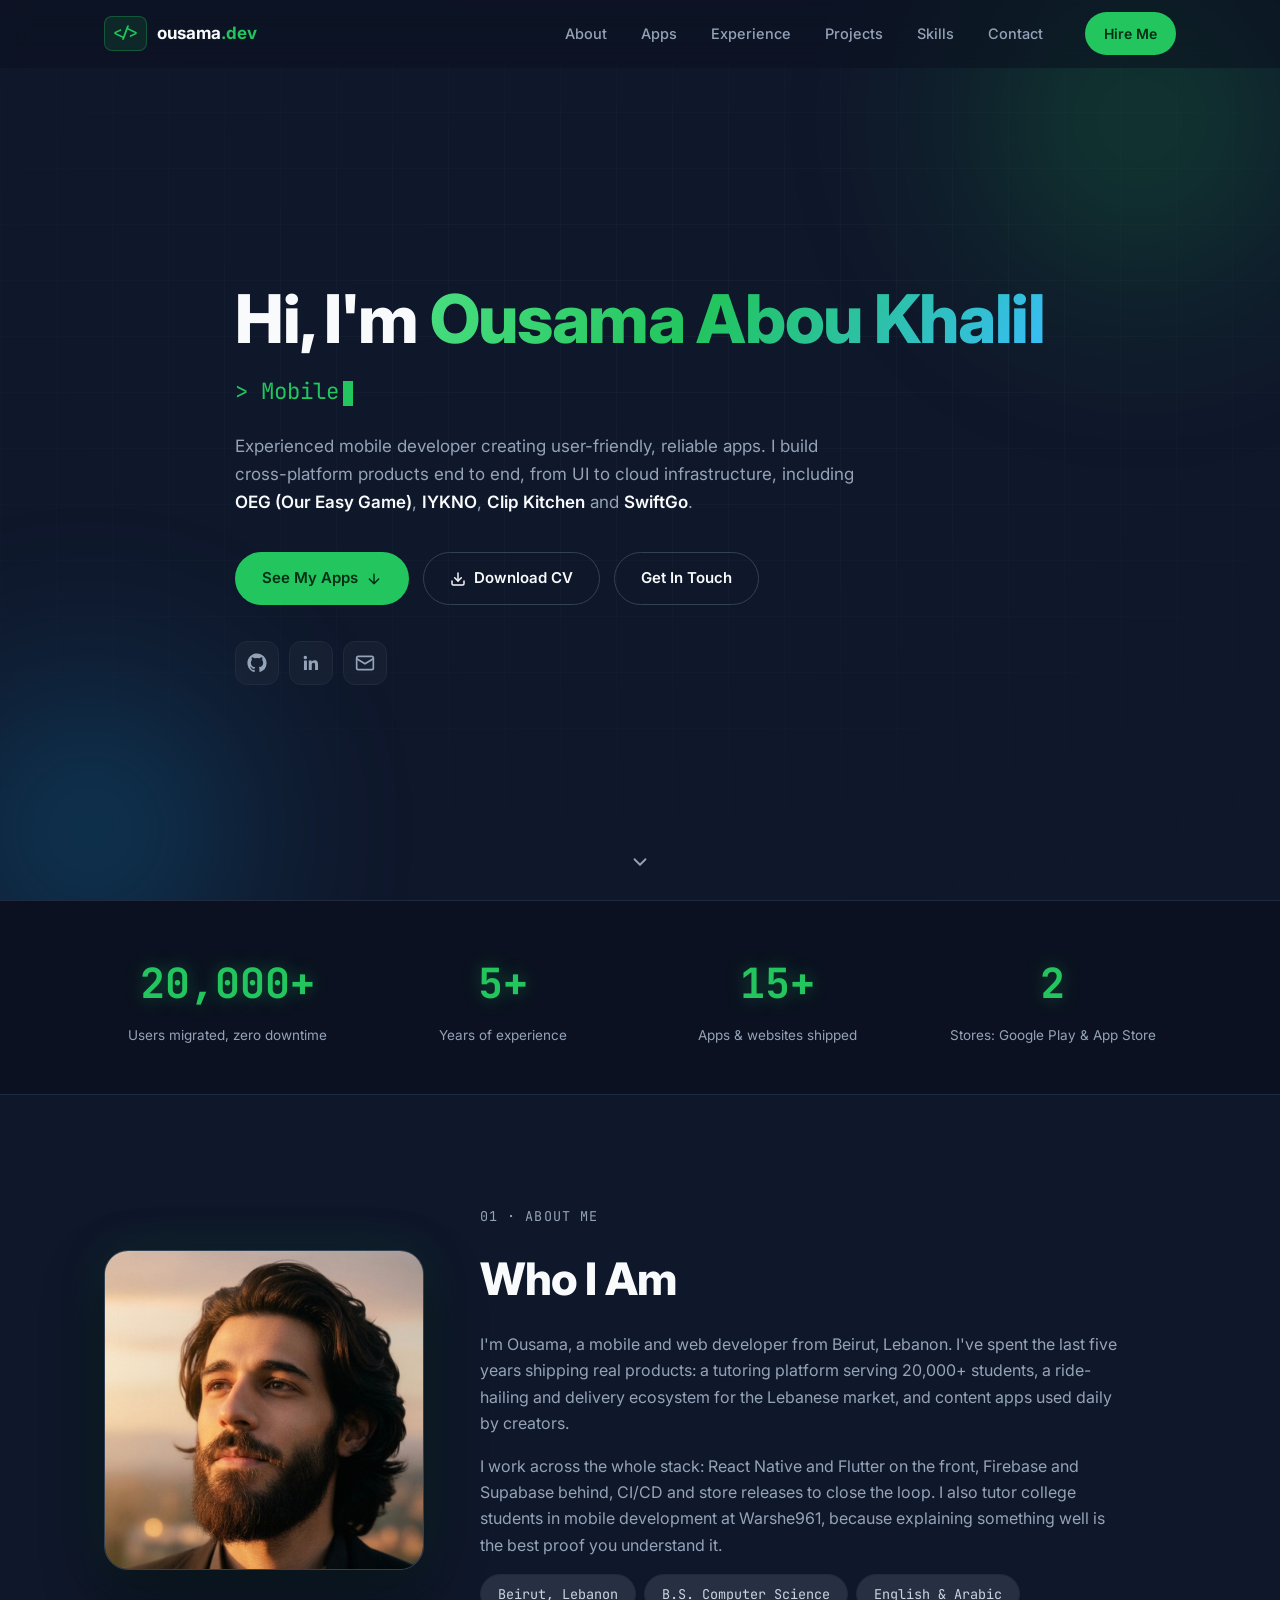
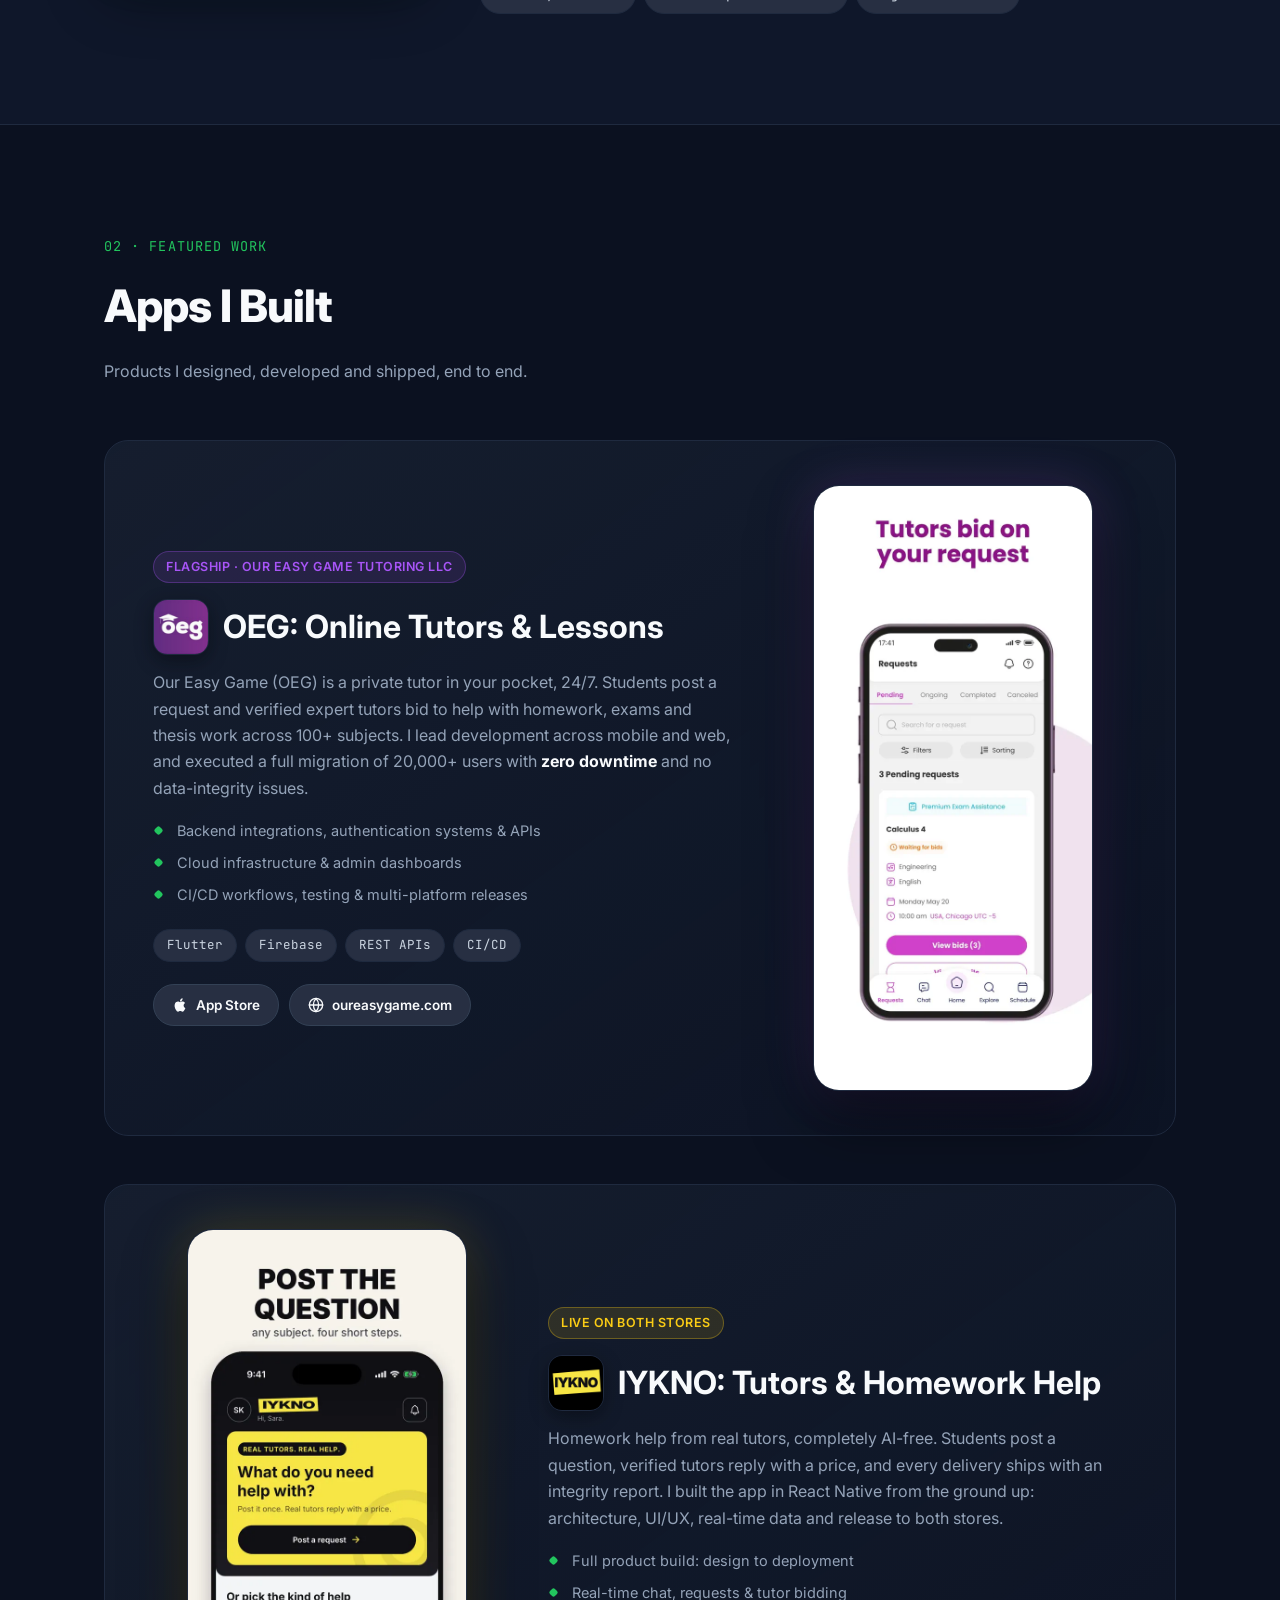
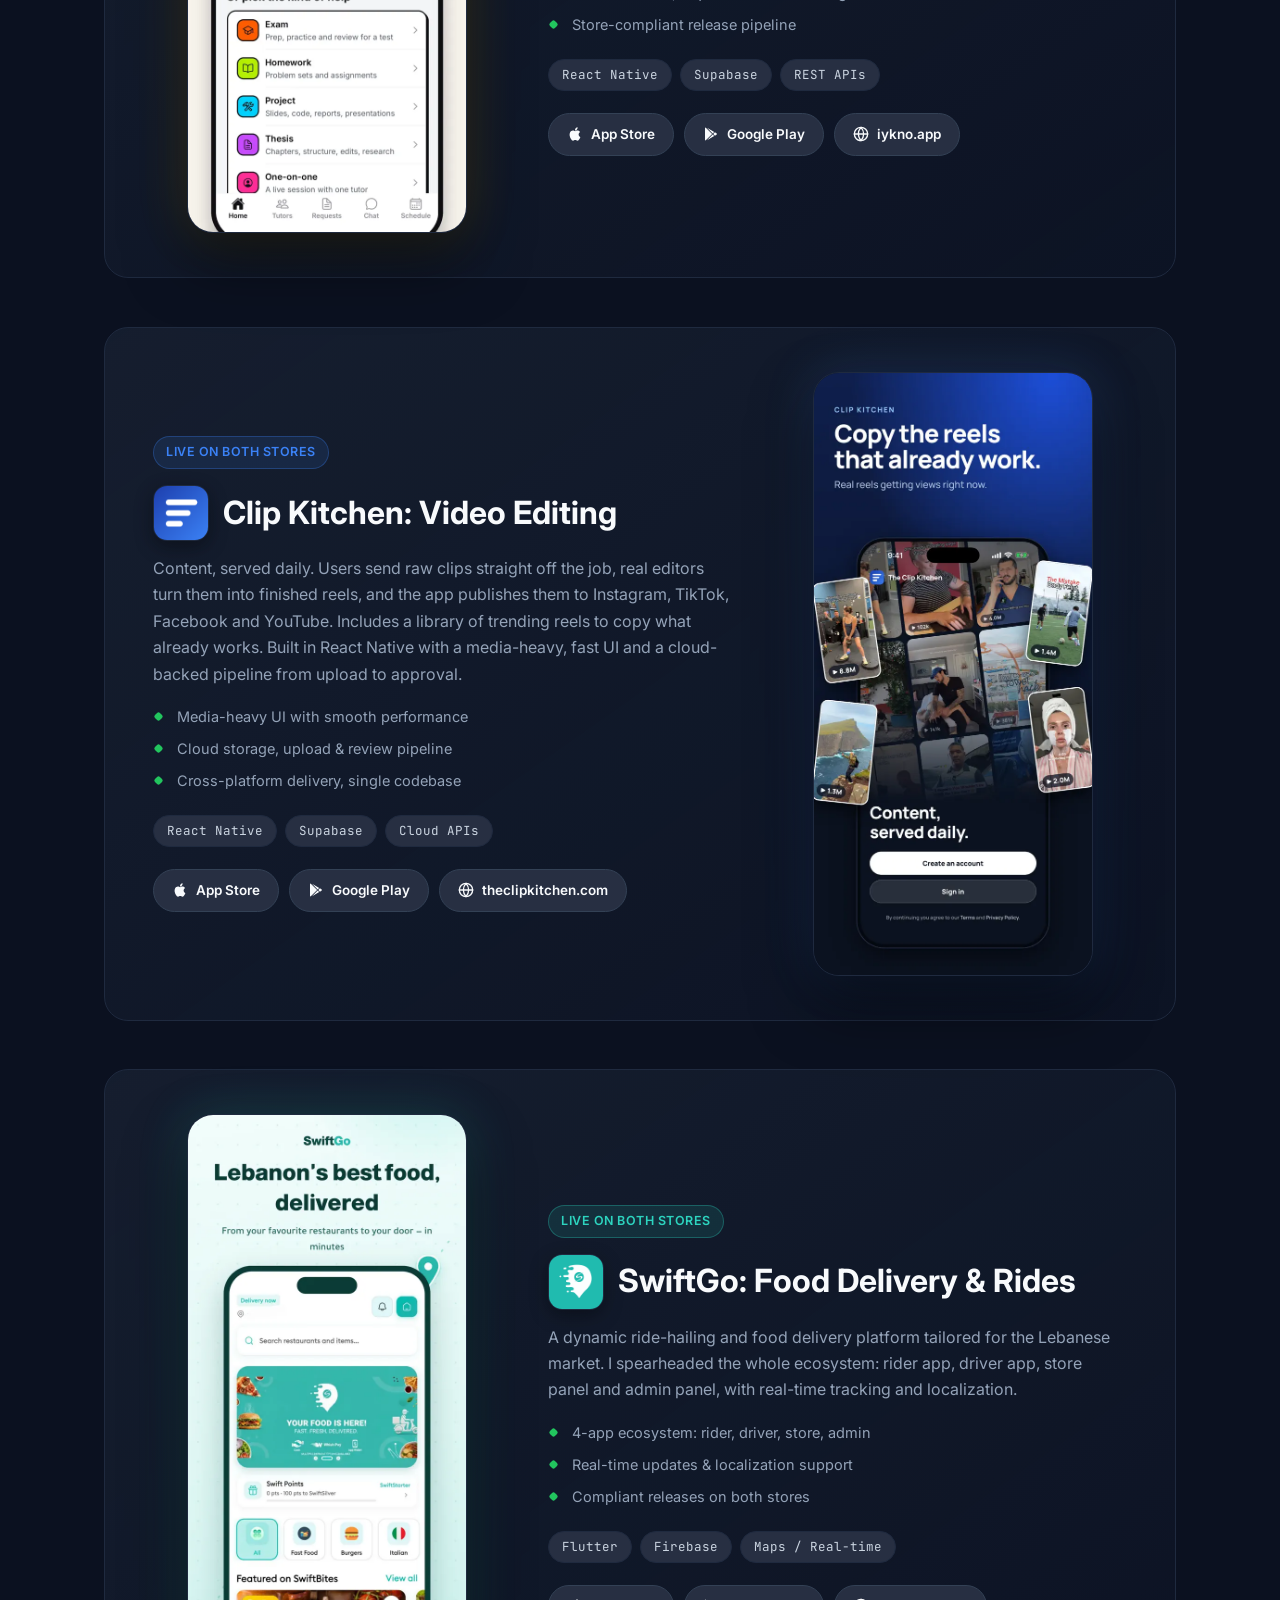
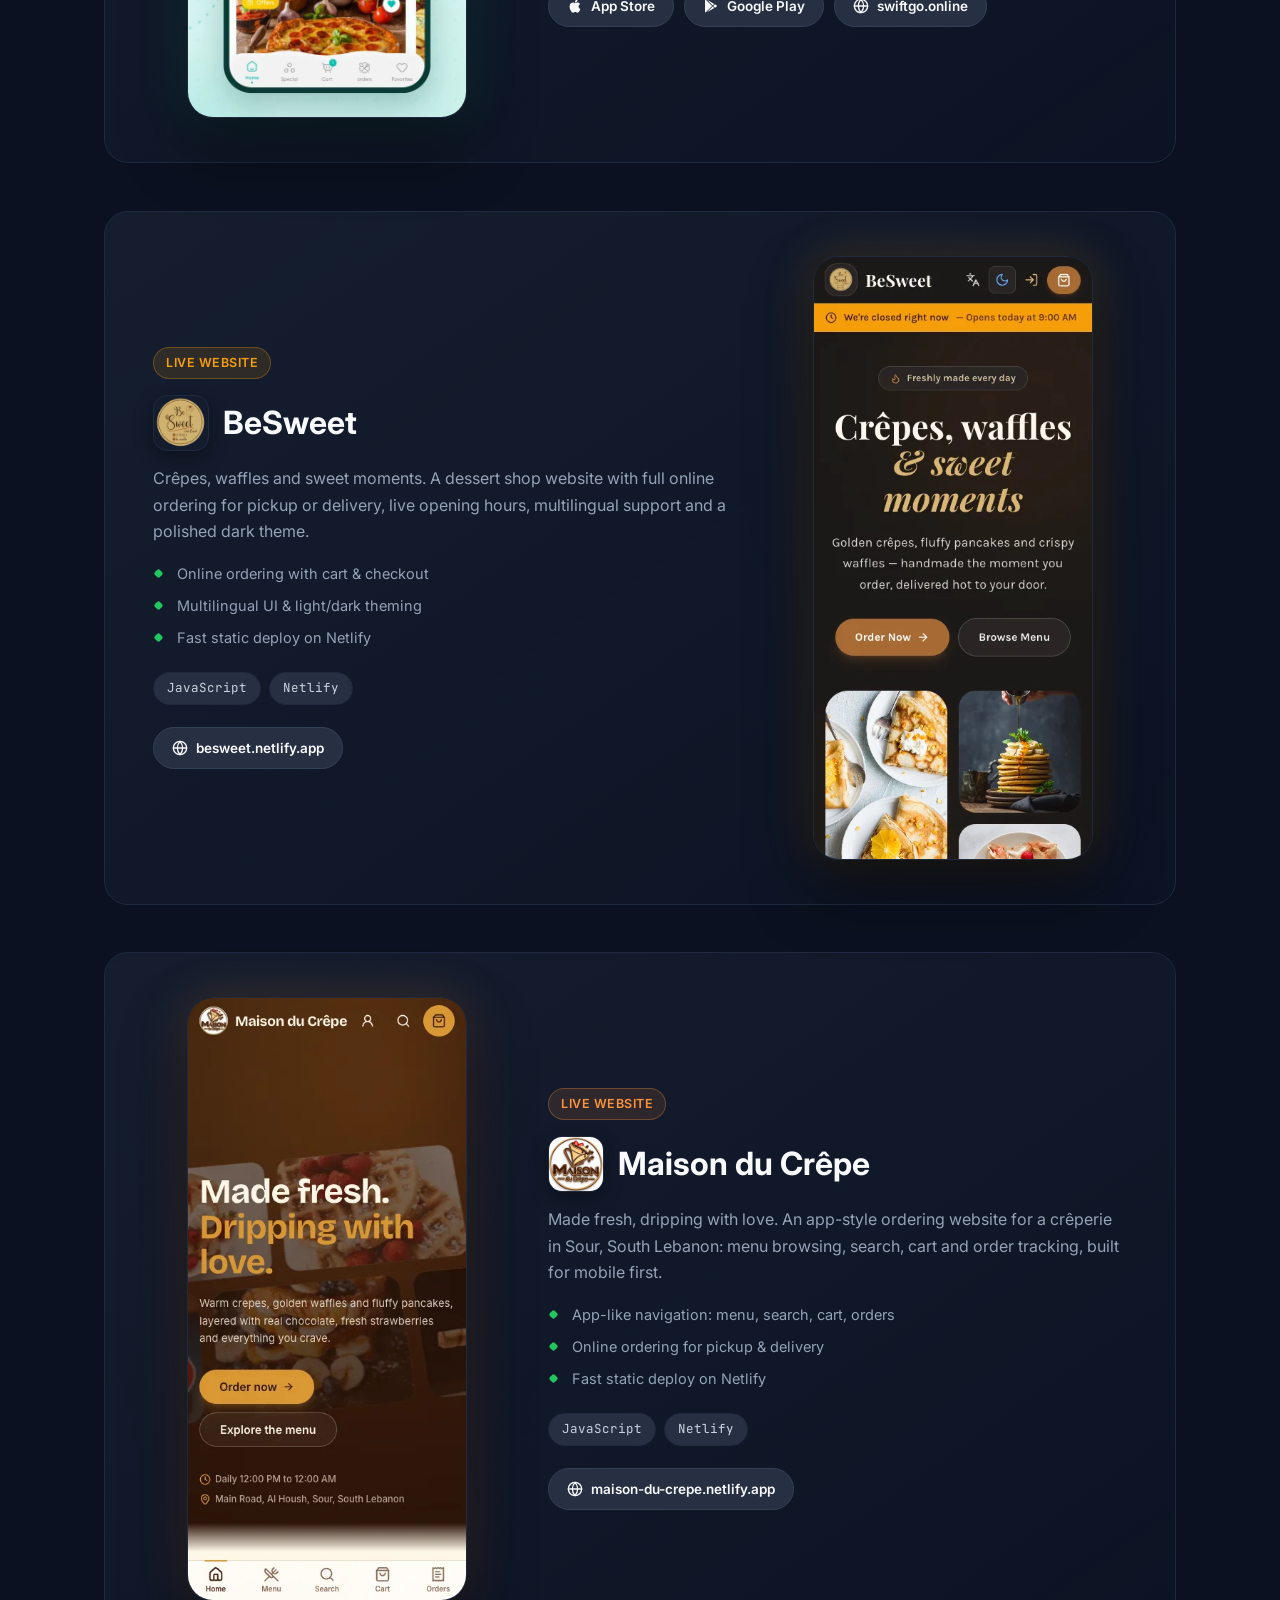
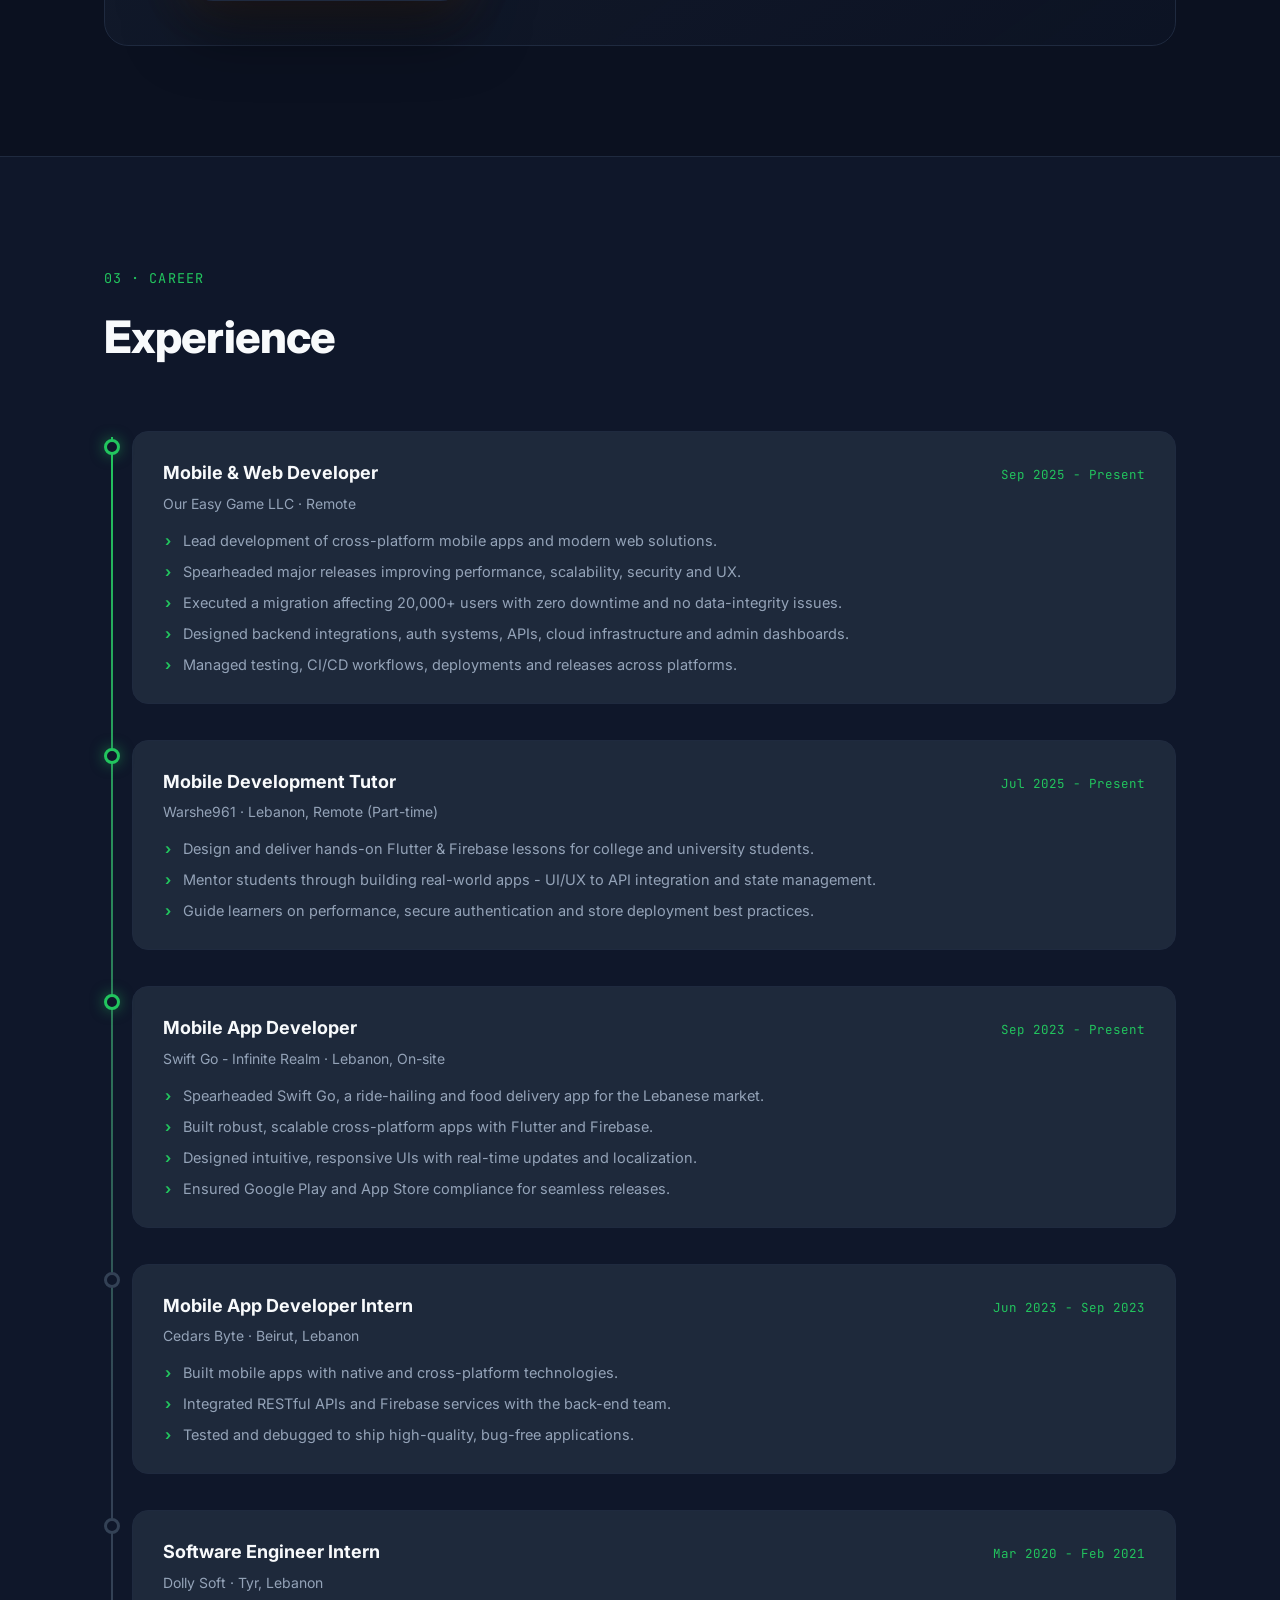
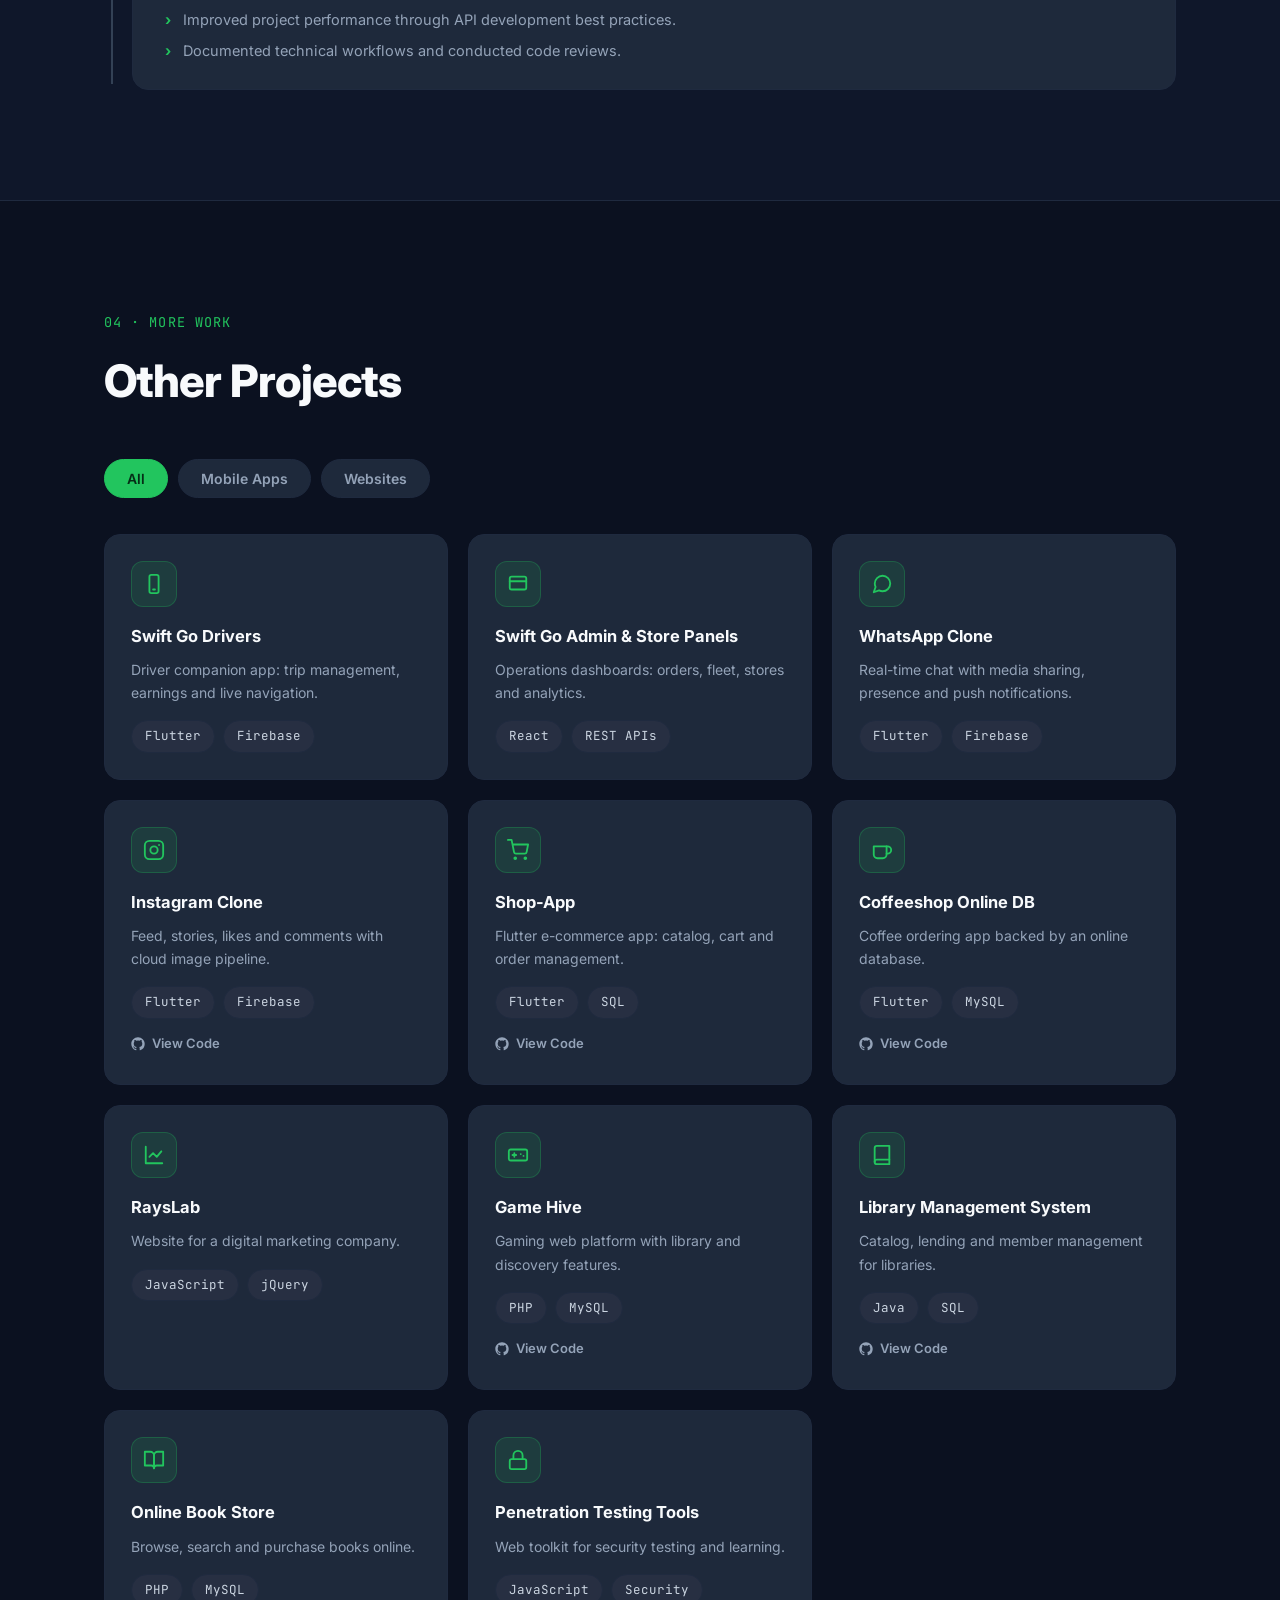
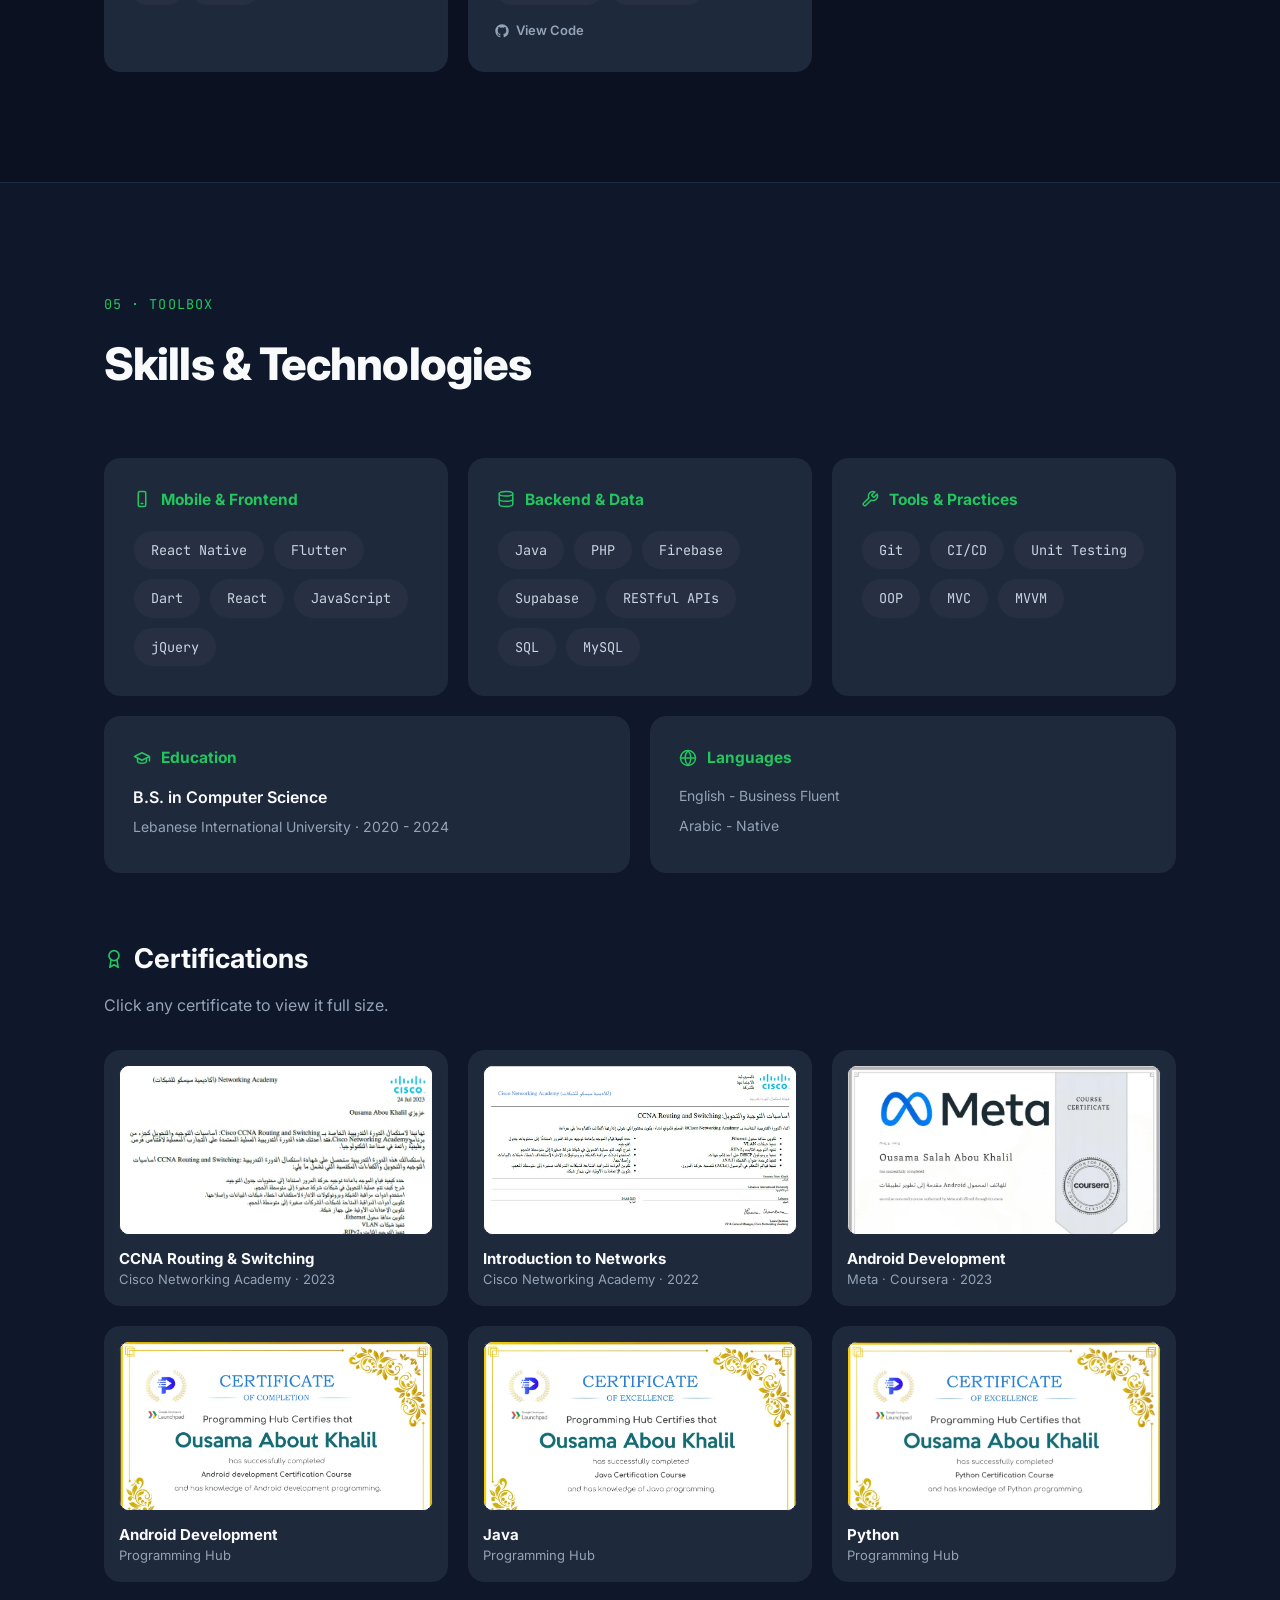
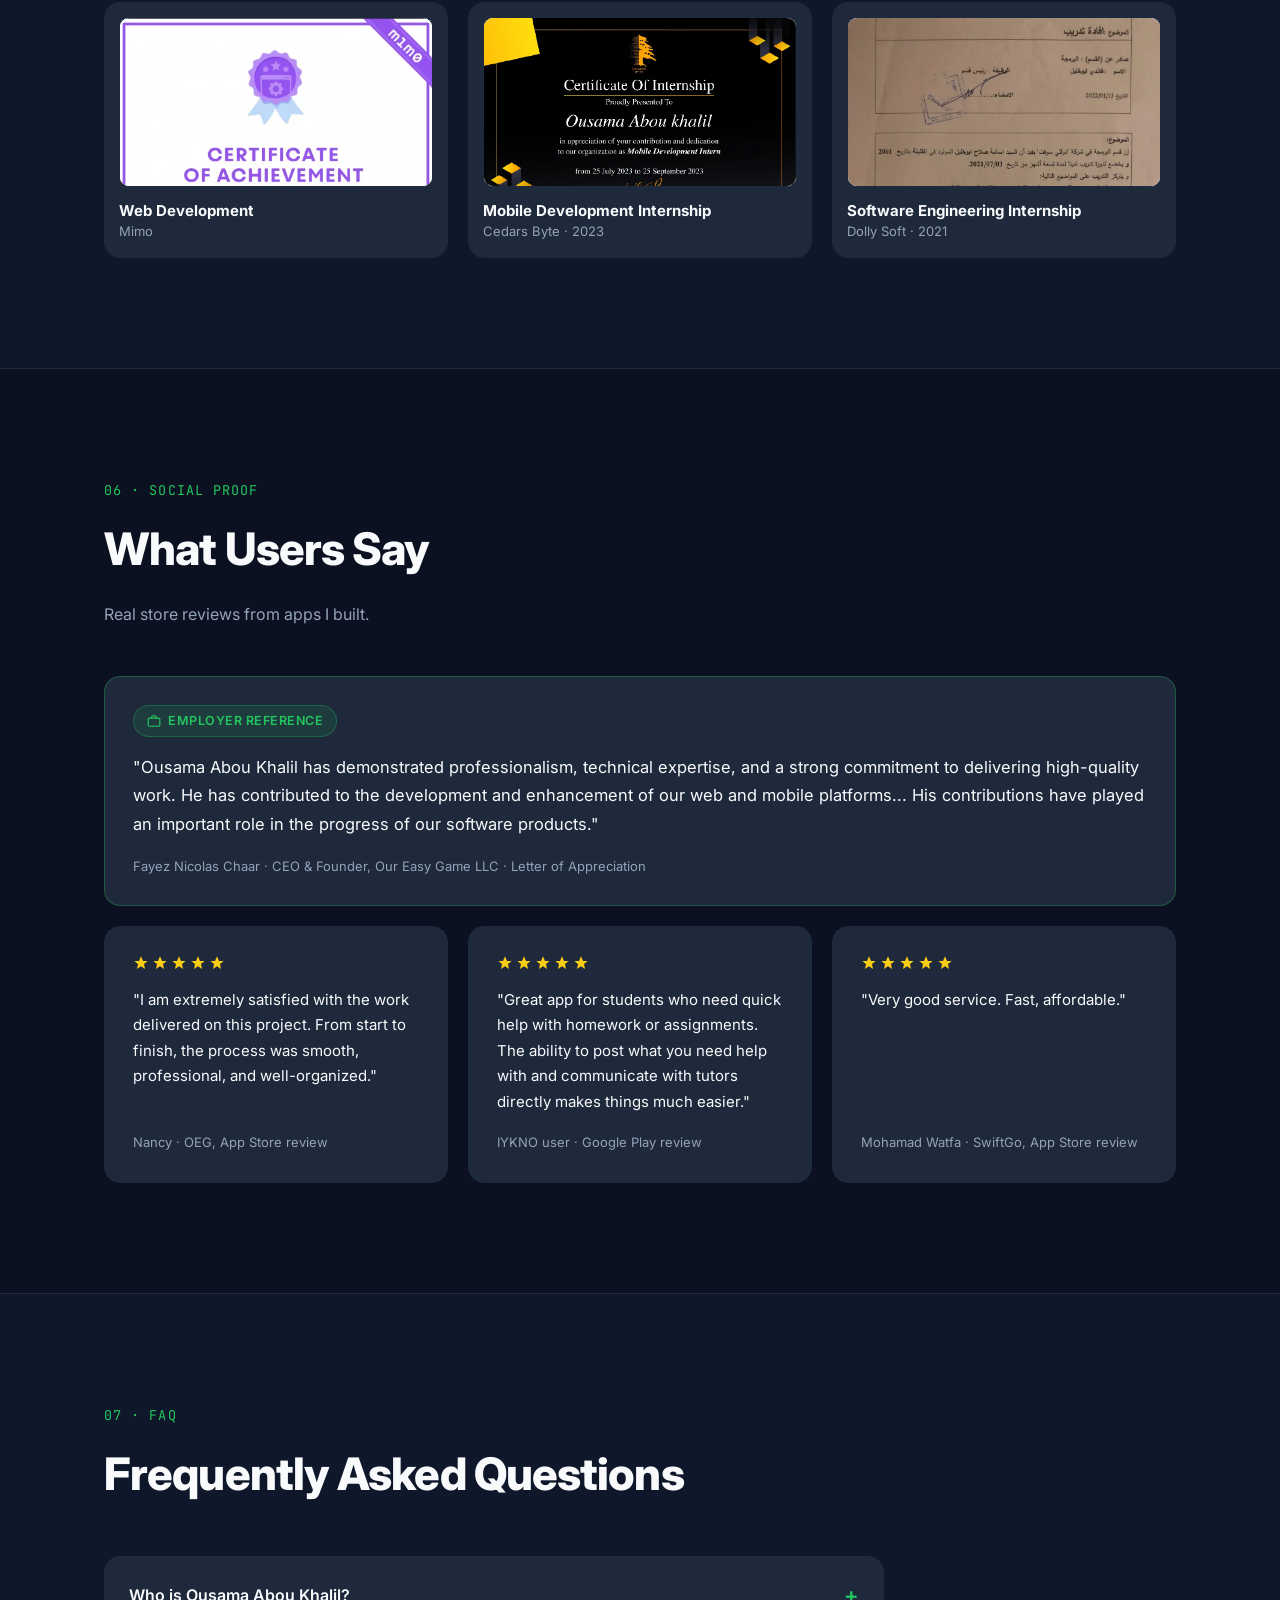
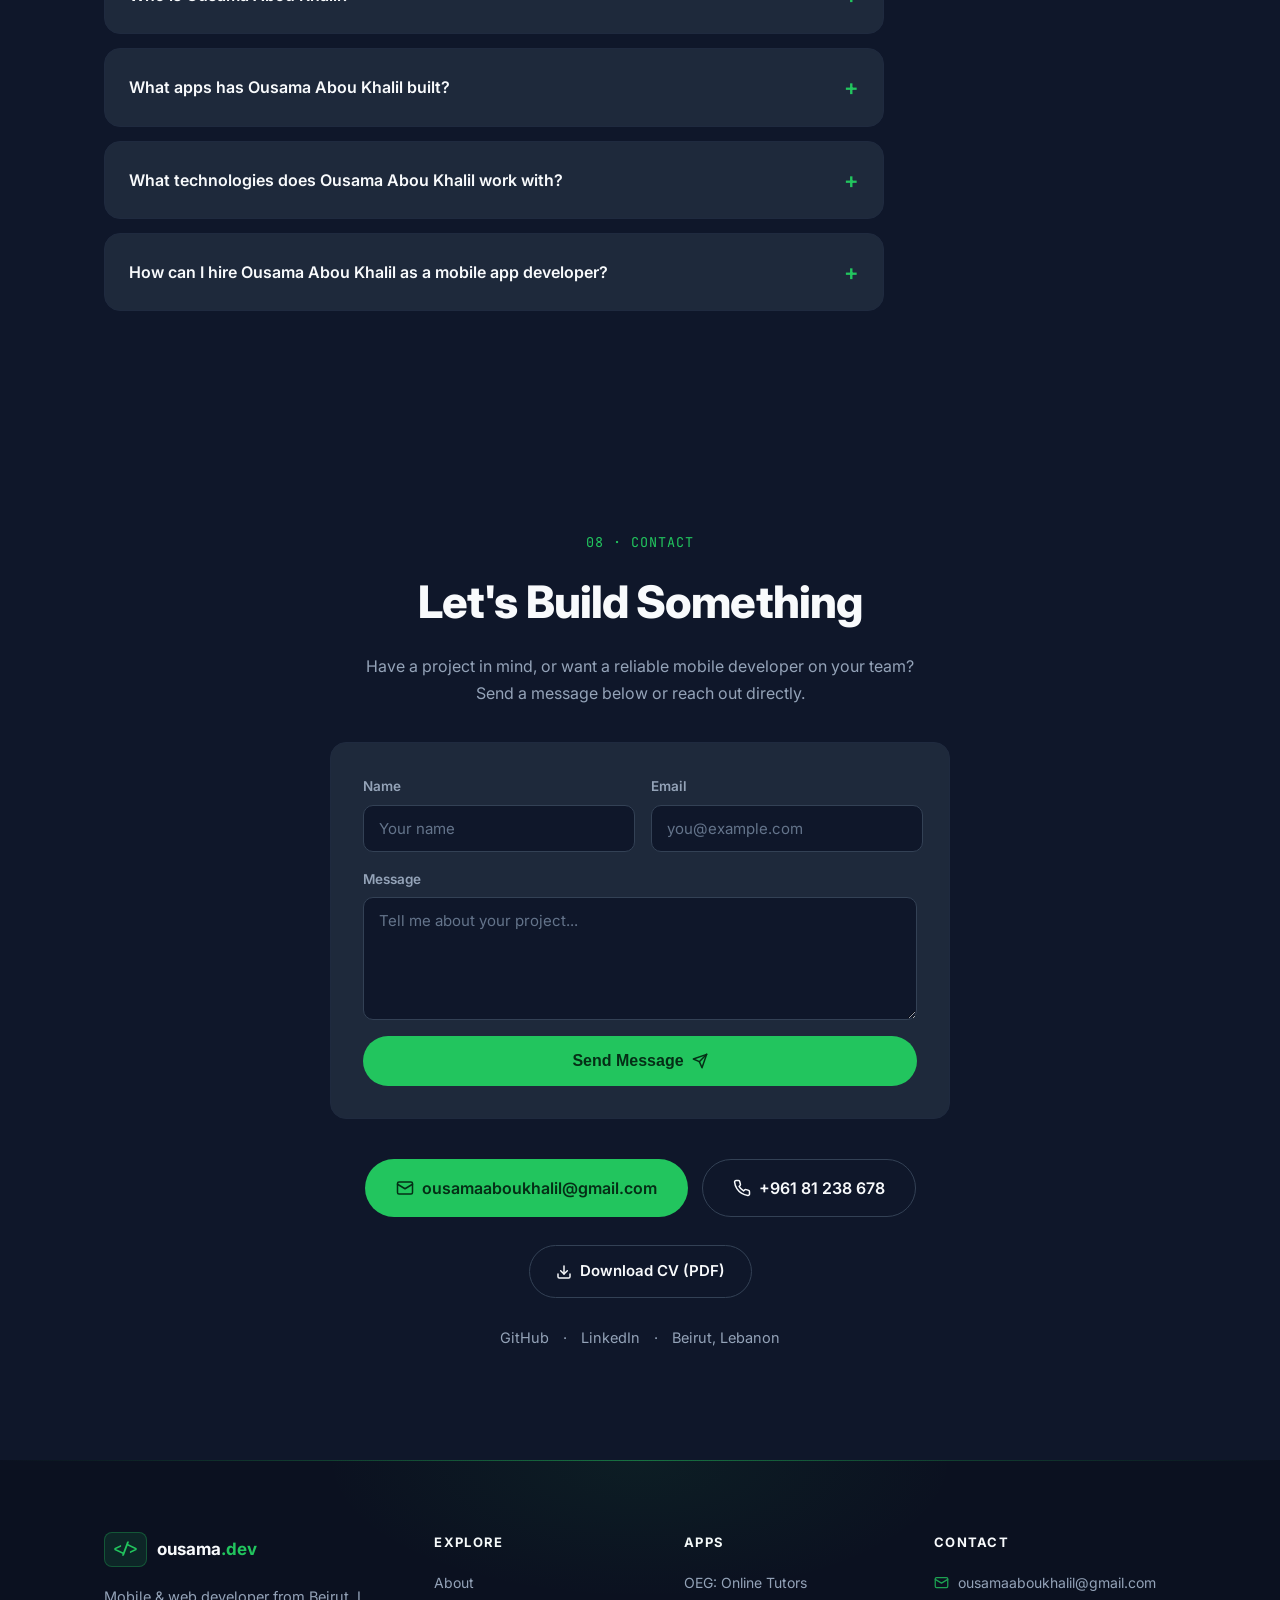
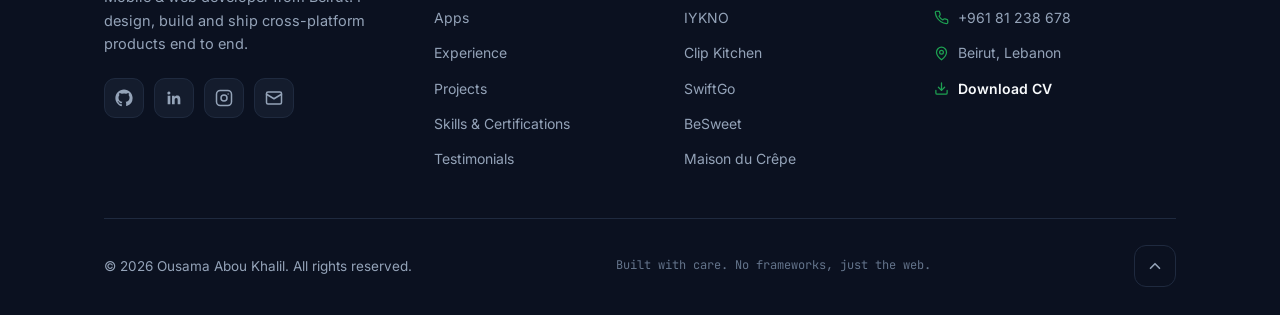
==== commit 1a116c64: "Lighthouse fixes: ARIA roles, heading order, image dimensions, async font loading Co-Authored-By: Cl" ====
--- a/index.html
+++ b/index.html
@@ -5,6 +5,7 @@
   <meta name="viewport" content="width=device-width, initial-scale=1.0" />
   <meta name="description" content="Ousama Abou Khalil is a mobile and web developer in Beirut, Lebanon. Builder of OEG, IYKNO, Clip Kitchen and SwiftGo, serving 20,000+ users. React Native, Flutter, Firebase, Supabase." />
   <meta name="author" content="Ousama Abou Khalil" />
+  <meta name="google-site-verification" content="LcCRgZ-GvwgAAHZPvw3dI_BGFt7qzLGcaqsr5Y0yS_g" />
   <title>Ousama Abou Khalil | Mobile & Web Developer in Beirut, Lebanon</title>
 
   <link rel="canonical" href="https://ousamaaboukhalil.github.io/" />
@@ -167,7 +168,9 @@
 
   <link rel="preconnect" href="https://fonts.googleapis.com" />
   <link rel="preconnect" href="https://fonts.gstatic.com" crossorigin />
-  <link href="https://fonts.googleapis.com/css2?family=Inter:wght@300;400;500;600;700;800&family=JetBrains+Mono:wght@400;500;700&display=swap" rel="stylesheet" />
+  <link rel="preload" as="style" href="https://fonts.googleapis.com/css2?family=Inter:wght@300;400;500;600;700;800&family=JetBrains+Mono:wght@400;500;700&display=swap" />
+  <link rel="stylesheet" href="https://fonts.googleapis.com/css2?family=Inter:wght@300;400;500;600;700;800&family=JetBrains+Mono:wght@400;500;700&display=swap" media="print" onload="this.media='all'" />
+  <noscript><link rel="stylesheet" href="https://fonts.googleapis.com/css2?family=Inter:wght@300;400;500;600;700;800&family=JetBrains+Mono:wght@400;500;700&display=swap" /></noscript>
   <link rel="stylesheet" href="styles.css" />
 </head>
 <body>
@@ -339,7 +342,7 @@
               </div>
             </div>
             <div class="app-visual" style="--glow:#A855F7">
-              <img class="store-shot" src="assets/oeg-shot.webp" alt="OEG app screenshot: tutors bid on your request" loading="lazy" />
+              <img class="store-shot" src="assets/oeg-shot.webp" width="600" height="1300" alt="OEG app screenshot: tutors bid on your request" loading="lazy" />
             </div>
           </article>
 
@@ -381,7 +384,7 @@
               </div>
             </div>
             <div class="app-visual" style="--glow:#FACC15">
-              <img class="store-shot" src="assets/iykno-shot.webp" alt="IYKNO app screenshot: post the question, any subject" loading="lazy" />
+              <img class="store-shot" src="assets/iykno-shot.webp" width="600" height="1300" alt="IYKNO app screenshot: post the question, any subject" loading="lazy" />
             </div>
           </article>
 
@@ -424,7 +427,7 @@
               </div>
             </div>
             <div class="app-visual" style="--glow:#3B82F6">
-              <img class="store-shot" src="assets/clip-shot.webp" alt="Clip Kitchen app screenshot: copy the reels that already work" loading="lazy" />
+              <img class="store-shot" src="assets/clip-shot.webp" width="600" height="1300" alt="Clip Kitchen app screenshot: copy the reels that already work" loading="lazy" />
             </div>
           </article>
 
@@ -465,7 +468,7 @@
               </div>
             </div>
             <div class="app-visual" style="--glow:#2DD4BF">
-              <img class="store-shot" src="assets/swiftgo-shot.webp" alt="SwiftGo app screenshot: Lebanon's best food, delivered" loading="lazy" />
+              <img class="store-shot" src="assets/swiftgo-shot.webp" width="600" height="1300" alt="SwiftGo app screenshot: Lebanon's best food, delivered" loading="lazy" />
             </div>
           </article>
 
@@ -498,7 +501,7 @@
               </div>
             </div>
             <div class="app-visual" style="--glow:#F59E0B">
-              <img class="store-shot" src="assets/besweet-shot.webp" alt="BeSweet website: crepes, waffles and sweet moments" loading="lazy" />
+              <img class="store-shot" src="assets/besweet-shot.webp" width="390" height="844" alt="BeSweet website: crepes, waffles and sweet moments" loading="lazy" />
             </div>
           </article>
 
@@ -531,7 +534,7 @@
               </div>
             </div>
             <div class="app-visual" style="--glow:#FB923C">
-              <img class="store-shot" src="assets/maison-shot.webp" alt="Maison du Crepe website: made fresh, dripping with love" loading="lazy" />
+              <img class="store-shot" src="assets/maison-shot.webp" width="390" height="844" alt="Maison du Crepe website: made fresh, dripping with love" loading="lazy" />
             </div>
           </article>
 
@@ -804,47 +807,47 @@
 
         <div class="certs-grid">
           <button class="cert-card reveal" data-img="assets/certs/ccna2.webp" aria-label="View CCNA Routing and Switching certificate">
-            <img src="assets/certs/ccna2.webp" alt="Cisco CCNA Routing and Switching certificate" loading="lazy" />
+            <img src="assets/certs/ccna2.webp" width="1000" height="700" alt="Cisco CCNA Routing and Switching certificate" loading="lazy" />
             <span class="cert-name">CCNA Routing &amp; Switching</span>
             <span class="cert-issuer">Cisco Networking Academy · 2023</span>
           </button>
           <button class="cert-card reveal" data-img="assets/certs/ccna22.webp" aria-label="View Introduction to Networks certificate">
-            <img src="assets/certs/ccna22.webp" alt="Cisco Introduction to Networks certificate" loading="lazy" />
+            <img src="assets/certs/ccna22.webp" width="1000" height="700" alt="Cisco Introduction to Networks certificate" loading="lazy" />
             <span class="cert-name">Introduction to Networks</span>
             <span class="cert-issuer">Cisco Networking Academy · 2022</span>
           </button>
           <button class="cert-card reveal" data-img="assets/certs/certMeta.webp" aria-label="View Meta Android Development certificate">
-            <img src="assets/certs/certMeta.webp" alt="Meta Android Development certificate via Coursera" loading="lazy" />
+            <img src="assets/certs/certMeta.webp" width="1000" height="700" alt="Meta Android Development certificate via Coursera" loading="lazy" />
             <span class="cert-name">Android Development</span>
             <span class="cert-issuer">Meta · Coursera · 2023</span>
           </button>
           <button class="cert-card reveal" data-img="assets/certs/android.webp" aria-label="View Programming Hub Android Development certificate">
-            <img src="assets/certs/android.webp" alt="Programming Hub Android Development certificate" loading="lazy" />
+            <img src="assets/certs/android.webp" width="1000" height="700" alt="Programming Hub Android Development certificate" loading="lazy" />
             <span class="cert-name">Android Development</span>
             <span class="cert-issuer">Programming Hub</span>
           </button>
           <button class="cert-card reveal" data-img="assets/certs/programminhub.webp" aria-label="View Programming Hub Java certificate">
-            <img src="assets/certs/programminhub.webp" alt="Programming Hub Java certificate" loading="lazy" />
+            <img src="assets/certs/programminhub.webp" width="1000" height="700" alt="Programming Hub Java certificate" loading="lazy" />
             <span class="cert-name">Java</span>
             <span class="cert-issuer">Programming Hub</span>
           </button>
           <button class="cert-card reveal" data-img="assets/certs/pythonhub.webp" aria-label="View Programming Hub Python certificate">
-            <img src="assets/certs/pythonhub.webp" alt="Programming Hub Python certificate" loading="lazy" />
+            <img src="assets/certs/pythonhub.webp" width="1000" height="700" alt="Programming Hub Python certificate" loading="lazy" />
             <span class="cert-name">Python</span>
             <span class="cert-issuer">Programming Hub</span>
           </button>
           <button class="cert-card reveal" data-img="assets/certs/webmimo.webp" aria-label="View Mimo Web Development certificate">
-            <img src="assets/certs/webmimo.webp" alt="Mimo Web Development certificate" loading="lazy" />
+            <img src="assets/certs/webmimo.webp" width="1000" height="700" alt="Mimo Web Development certificate" loading="lazy" />
             <span class="cert-name">Web Development</span>
             <span class="cert-issuer">Mimo</span>
           </button>
           <button class="cert-card reveal" data-img="assets/certs/cedarsbyte.webp" aria-label="View Cedars Byte internship certificate">
-            <img src="assets/certs/cedarsbyte.webp" alt="Cedars Byte mobile development internship certificate" loading="lazy" />
+            <img src="assets/certs/cedarsbyte.webp" width="1000" height="700" alt="Cedars Byte mobile development internship certificate" loading="lazy" />
             <span class="cert-name">Mobile Development Internship</span>
             <span class="cert-issuer">Cedars Byte · 2023</span>
           </button>
           <button class="cert-card reveal" data-img="assets/certs/DollySoft.webp" aria-label="View Dolly Soft internship certificate">
-            <img src="assets/certs/DollySoft.webp" alt="Dolly Soft software engineering internship certificate" loading="lazy" />
+            <img src="assets/certs/DollySoft.webp" width="1000" height="700" alt="Dolly Soft software engineering internship certificate" loading="lazy" />
             <span class="cert-name">Software Engineering Internship</span>
             <span class="cert-issuer">Dolly Soft · 2021</span>
           </button>
@@ -876,7 +879,7 @@
           </figure>
 
           <figure class="review-card reveal">
-            <div class="review-stars" aria-label="5 out of 5 stars">
+            <div class="review-stars" role="img" aria-label="5 out of 5 stars">
               <svg width="16" height="16" viewBox="0 0 24 24" fill="currentColor" aria-hidden="true"><path d="M12 2l3 7h7l-5.5 4.5L18 21l-6-4-6 4 1.5-7.5L2 9h7z"/></svg>
               <svg width="16" height="16" viewBox="0 0 24 24" fill="currentColor" aria-hidden="true"><path d="M12 2l3 7h7l-5.5 4.5L18 21l-6-4-6 4 1.5-7.5L2 9h7z"/></svg>
               <svg width="16" height="16" viewBox="0 0 24 24" fill="currentColor" aria-hidden="true"><path d="M12 2l3 7h7l-5.5 4.5L18 21l-6-4-6 4 1.5-7.5L2 9h7z"/></svg>
@@ -891,7 +894,7 @@
           </figure>
 
           <figure class="review-card reveal">
-            <div class="review-stars" aria-label="5 out of 5 stars">
+            <div class="review-stars" role="img" aria-label="5 out of 5 stars">
               <svg width="16" height="16" viewBox="0 0 24 24" fill="currentColor" aria-hidden="true"><path d="M12 2l3 7h7l-5.5 4.5L18 21l-6-4-6 4 1.5-7.5L2 9h7z"/></svg>
               <svg width="16" height="16" viewBox="0 0 24 24" fill="currentColor" aria-hidden="true"><path d="M12 2l3 7h7l-5.5 4.5L18 21l-6-4-6 4 1.5-7.5L2 9h7z"/></svg>
               <svg width="16" height="16" viewBox="0 0 24 24" fill="currentColor" aria-hidden="true"><path d="M12 2l3 7h7l-5.5 4.5L18 21l-6-4-6 4 1.5-7.5L2 9h7z"/></svg>
@@ -907,7 +910,7 @@
           </figure>
 
           <figure class="review-card reveal">
-            <div class="review-stars" aria-label="5 out of 5 stars">
+            <div class="review-stars" role="img" aria-label="5 out of 5 stars">
               <svg width="16" height="16" viewBox="0 0 24 24" fill="currentColor" aria-hidden="true"><path d="M12 2l3 7h7l-5.5 4.5L18 21l-6-4-6 4 1.5-7.5L2 9h7z"/></svg>
               <svg width="16" height="16" viewBox="0 0 24 24" fill="currentColor" aria-hidden="true"><path d="M12 2l3 7h7l-5.5 4.5L18 21l-6-4-6 4 1.5-7.5L2 9h7z"/></svg>
               <svg width="16" height="16" viewBox="0 0 24 24" fill="currentColor" aria-hidden="true"><path d="M12 2l3 7h7l-5.5 4.5L18 21l-6-4-6 4 1.5-7.5L2 9h7z"/></svg>
@@ -1060,7 +1063,7 @@
         </div>
 
         <nav class="footer-col" aria-label="Footer navigation">
-          <h4>Explore</h4>
+          <h3>Explore</h3>
           <a href="#about">About</a>
           <a href="#apps">Apps</a>
           <a href="#experience">Experience</a>
@@ -1070,7 +1073,7 @@
         </nav>
 
         <nav class="footer-col" aria-label="Featured apps">
-          <h4>Apps</h4>
+          <h3>Apps</h3>
           <a href="https://apps.apple.com/us/app/oeg-online-tutors-lessons/id6444192194" target="_blank" rel="noopener">OEG: Online Tutors</a>
           <a href="https://apps.apple.com/us/app/iykno-tutors-homework-help/id6791797037" target="_blank" rel="noopener">IYKNO</a>
           <a href="https://apps.apple.com/us/app/clip-kitchen-video-editing/id6796904408" target="_blank" rel="noopener">Clip Kitchen</a>
@@ -1079,8 +1082,8 @@
           <a href="https://maison-du-crepe.netlify.app" target="_blank" rel="noopener">Maison du Cr&ecirc;pe</a>
         </nav>
 
-        <div class="footer-col" aria-label="Contact details">
-          <h4>Contact</h4>
+        <div class="footer-col">
+          <h3>Contact</h3>
           <a href="mailto:ousamaaboukhalil@gmail.com">
             <svg width="15" height="15" viewBox="0 0 24 24" fill="none" stroke="currentColor" stroke-width="2" stroke-linecap="round" stroke-linejoin="round" aria-hidden="true"><rect x="2" y="4" width="20" height="16" rx="2"/><path d="m22 7-10 6L2 7"/></svg>
             ousamaaboukhalil@gmail.com
--- a/styles.css
+++ b/styles.css
@@ -984,7 +984,7 @@
 }
 
 .footer-col { display: flex; flex-direction: column; gap: 12px; }
-.footer-col h4 {
+.footer-col h3 {
   font-size: 13px;
   font-weight: 700;
   letter-spacing: 0.1em;
